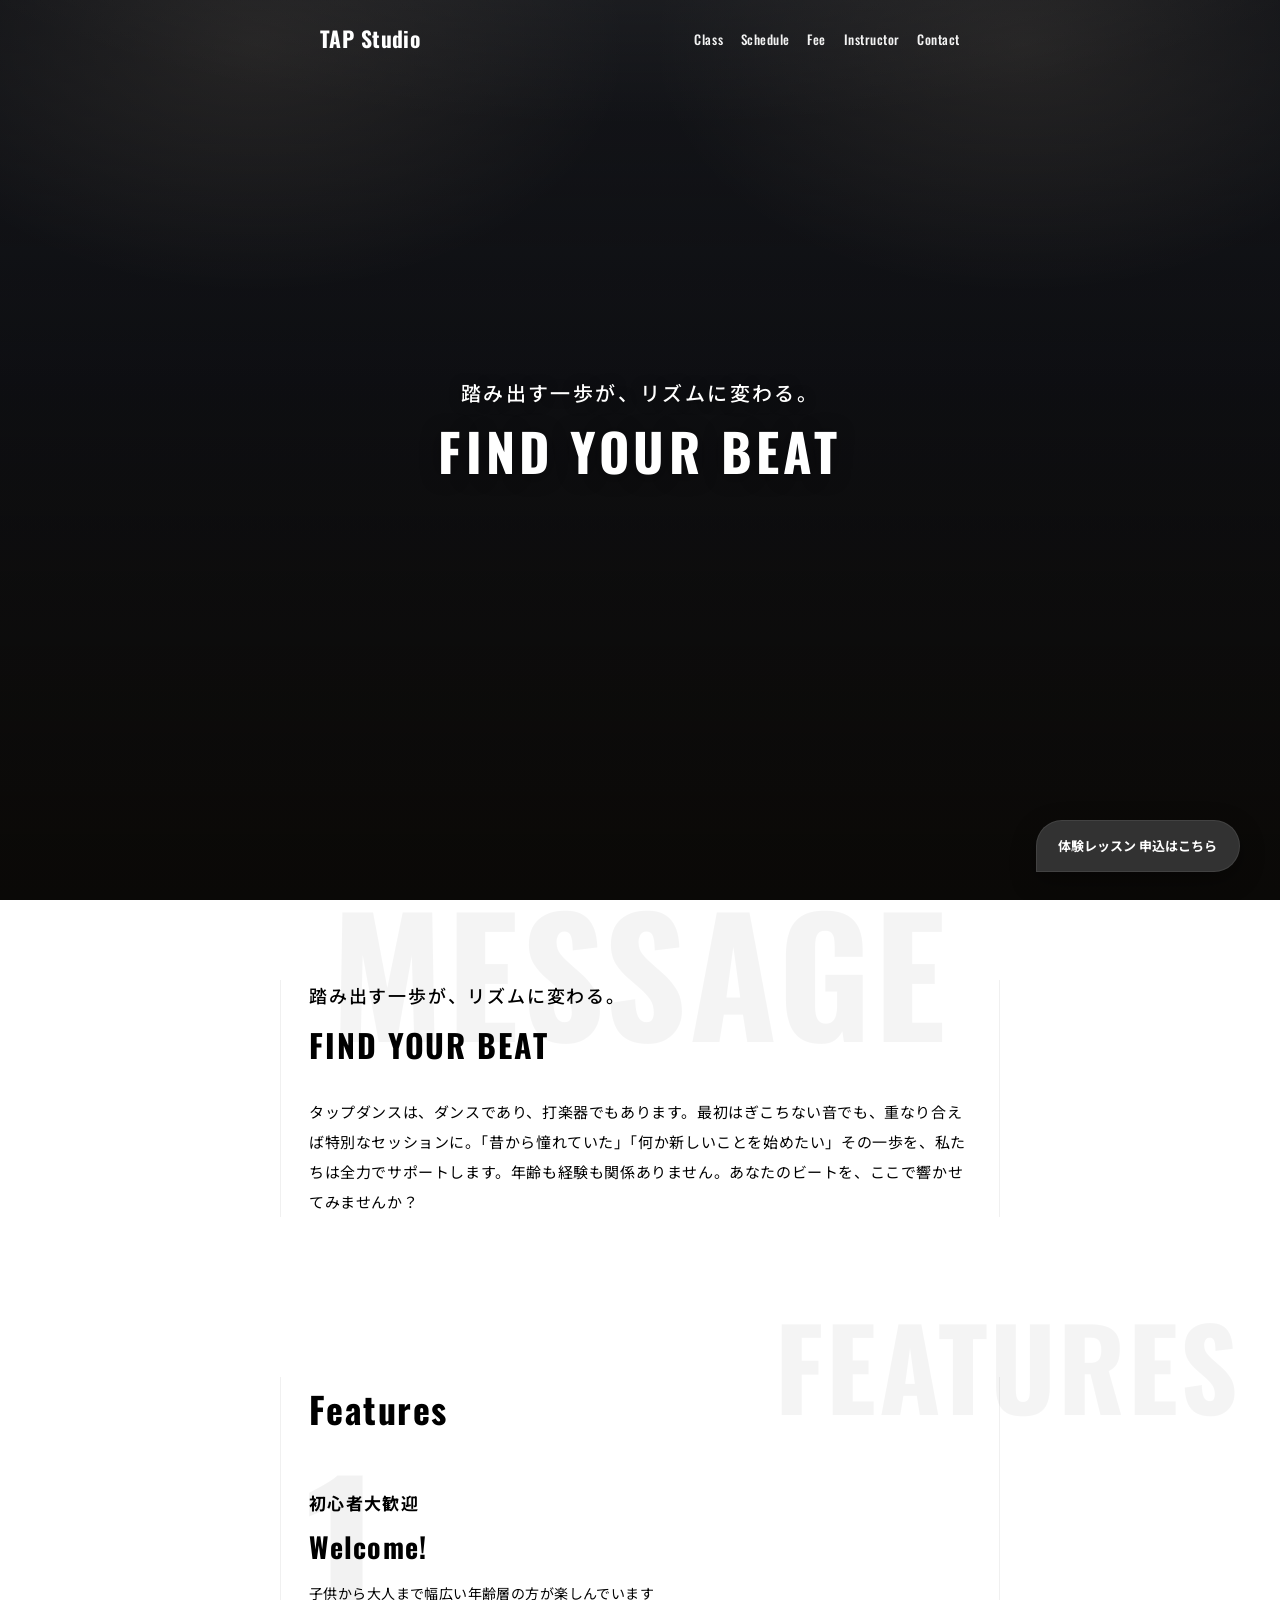
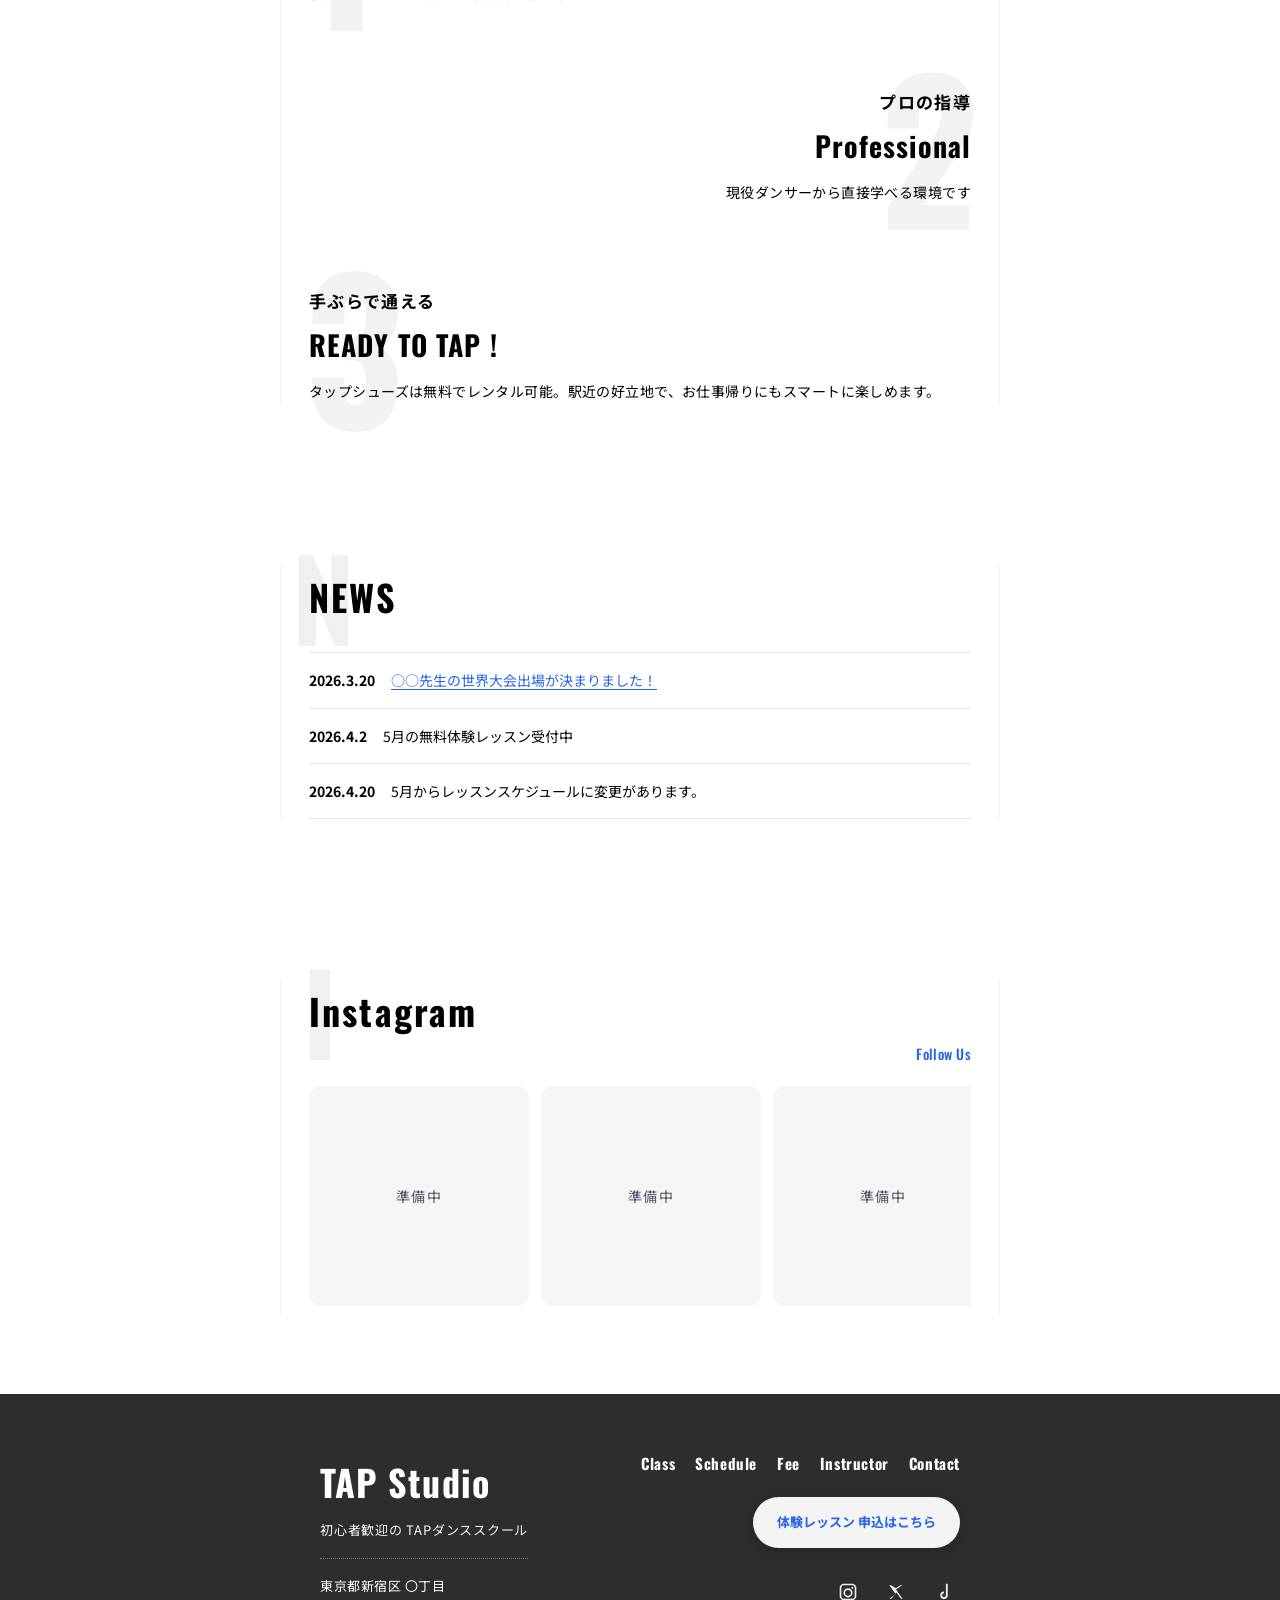
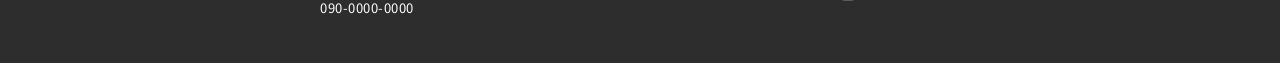
==== index.html @ 538bfb48 "ファーストコミット" ====
<!DOCTYPE html>
<html lang="ja">
<head>
  <meta charset="UTF-8">
  <meta name="viewport" content="width=device-width, initial-scale=1.0">
  <title>TAP Studio | 初心者歓迎のタップダンススクール</title>
  <meta name="description" content="東京都新宿区のタップダンススタジオ。初心者大歓迎。体験レッスン受付中。">
  <link rel="preconnect" href="https://fonts.googleapis.com">
  <link rel="preconnect" href="https://fonts.gstatic.com" crossorigin>
  <link href="https://fonts.googleapis.com/css2?family=Noto+Sans+JP:wght@400;500;700&family=Oswald:wght@500;600;700&display=swap" rel="stylesheet">
  <link rel="stylesheet" href="css/style.css">
</head>
<body>
  <header class="hero" id="top">
    <div class="hero__bg" role="img" aria-label="ステージの照明をイメージした抽象的な背景"></div>
    <div class="hero__overlay"></div>
    <nav class="hero__nav container">
      <a class="logo" href="index.html">TAP Studio</a>
      <ul class="nav-links">
        <li><a href="class.html">Class</a></li>
        <li><a href="schedule.html">Schedule</a></li>
        <li><a href="fee.html">Fee</a></li>
        <li><a href="instructor.html">Instructor</a></li>
        <li><a href="contact.html">Contact</a></li>
      </ul>
    </nav>
    <div class="hero__content container">
      <p class="hero__tagline-ja">踏み出す一歩が、リズムに変わる。</p>
      <p class="hero__tagline-en">FIND YOUR BEAT</p>
    </div>
    <a class="hero__cta" href="contact.html">体験レッスン 申込はこちら</a>
  </header>

  <main>
    <section class="section message" aria-labelledby="message-heading">
      <div class="section__bg-text section__bg-text--message" aria-hidden="true">MESSAGE</div>
      <div class="container container--lined">
        <h2 class="visually-hidden" id="message-heading">メッセージ</h2>
        <p class="message__lead-ja">踏み出す一歩が、リズムに変わる。</p>
        <p class="message__lead-en">FIND YOUR BEAT</p>
        <p class="message__body">
          タップダンスは、ダンスであり、打楽器でもあります。最初はぎこちない音でも、重なり合えば特別なセッションに。「昔から憧れていた」「何か新しいことを始めたい」その一歩を、私たちは全力でサポートします。年齢も経験も関係ありません。あなたのビートを、ここで響かせてみませんか？
        </p>
      </div>
    </section>

    <section class="section features" aria-labelledby="features-heading">
      <div class="section__bg-text section__bg-text--features" aria-hidden="true">Features</div>
      <div class="container container--lined">
        <h2 class="features__title" id="features-heading">Features</h2>

        <article class="feature feature--1">
          <span class="feature__watermark" aria-hidden="true">1</span>
          <h3 class="feature__title-ja">初心者大歓迎</h3>
          <p class="feature__title-en">Welcome!</p>
          <p class="feature__desc">子供から大人まで幅広い年齢層の方が楽しんでいます</p>
        </article>

        <article class="feature feature--2 feature--align-right">
          <span class="feature__watermark" aria-hidden="true">2</span>
          <h3 class="feature__title-ja">プロの指導</h3>
          <p class="feature__title-en">Professional</p>
          <p class="feature__desc">現役ダンサーから直接学べる環境です</p>
        </article>

        <article class="feature feature--3">
          <span class="feature__watermark" aria-hidden="true">3</span>
          <h3 class="feature__title-ja">手ぶらで通える</h3>
          <p class="feature__title-en">READY TO TAP !</p>
          <p class="feature__desc">タップシューズは無料でレンタル可能。駅近の好立地で、お仕事帰りにもスマートに楽しめます。</p>
        </article>
      </div>
    </section>

    <section class="section news-block" aria-labelledby="news-heading">
      <div class="container container--lined">
        <div class="section-heading-wrap section-heading-wrap--news">
          <span class="section-heading__letter" aria-hidden="true">N</span>
          <h2 class="section-heading" id="news-heading">NEWS</h2>
        </div>
        <ul class="news-list">
          <li>
            <time datetime="2026-03-20">2026.3.20</time>
            <a href="#">○○先生の世界大会出場が決まりました！</a>
          </li>
          <li>
            <time datetime="2026-04-02">2026.4.2</time>
            <span>5月の無料体験レッスン受付中</span>
          </li>
          <li>
            <time datetime="2026-04-20">2026.4.20</time>
            <span>5月からレッスンスケジュールに変更があります。</span>
          </li>
        </ul>
      </div>
    </section>

    <section class="section instagram-block" aria-labelledby="instagram-heading">
      <div class="container container--lined">
        <div class="instagram__head">
          <div class="section-heading-wrap section-heading-wrap--instagram">
            <span class="section-heading__letter" aria-hidden="true">I</span>
            <h2 class="section-heading" id="instagram-heading">Instagram</h2>
          </div>
          <a class="instagram__follow" href="https://www.instagram.com/" target="_blank" rel="noopener noreferrer">Follow Us</a>
        </div>
        <div class="instagram__scroll" role="list">
          <div class="instagram__card instagram__card--placeholder" role="listitem">準備中</div>
          <div class="instagram__card instagram__card--placeholder" role="listitem">準備中</div>
          <div class="instagram__card instagram__card--placeholder" role="listitem">準備中</div>
        </div>
      </div>
    </section>
  </main>

  <footer class="site-footer">
    <div class="site-footer__inner container">
      <div class="site-footer__brand">
        <p class="site-footer__logo">TAP Studio</p>
        <p class="site-footer__tagline">初心者歓迎の TAPダンススクール</p>
        <hr class="site-footer__rule">
        <p class="site-footer__address">東京都新宿区 〇丁目</p>
        <p class="site-footer__tel"><a href="tel:09000000000">090-0000-0000</a></p>
      </div>
      <div class="site-footer__nav-col">
        <ul class="site-footer__links">
          <li><a href="class.html">Class</a></li>
          <li><a href="schedule.html">Schedule</a></li>
          <li><a href="fee.html">Fee</a></li>
          <li><a href="instructor.html">Instructor</a></li>
          <li><a href="contact.html">Contact</a></li>
        </ul>
        <a class="site-footer__cta" href="contact.html">体験レッスン 申込はこちら</a>
        <ul class="site-footer__social" aria-label="ソーシャルメディア">
          <li><a href="https://www.instagram.com/" target="_blank" rel="noopener noreferrer" aria-label="Instagram"><span class="icon-instagram" aria-hidden="true"></span></a></li>
          <li><a href="https://twitter.com/" target="_blank" rel="noopener noreferrer" aria-label="X"><span class="icon-x" aria-hidden="true"></span></a></li>
          <li><a href="https://www.tiktok.com/" target="_blank" rel="noopener noreferrer" aria-label="TikTok"><span class="icon-tiktok" aria-hidden="true"></span></a></li>
        </ul>
      </div>
    </div>
  </footer>
</body>
</html>
---- css/style.css ----
/* TAP Studio — top page */

:root {
  --color-black: #000000;
  --color-white: #ffffff;
  --color-gray-100: #f5f5f5;
  --color-gray-400: #9ca3af;
  --color-gray-600: #4b5563;
  --color-gray-800: #2d2d2d;
  --color-gray-900: #1a1a1a;
  --color-link: #2563eb;
  --font-en: "Oswald", system-ui, sans-serif;
  --font-jp: "Noto Sans JP", system-ui, sans-serif;
  --container-max: 720px;
  --side-pad: clamp(1.25rem, 5vw, 2.5rem);
}

*,
*::before,
*::after {
  box-sizing: border-box;
}

html {
  scroll-behavior: smooth;
}

body {
  margin: 0;
  font-family: var(--font-jp);
  font-size: 0.9375rem;
  line-height: 1.75;
  color: var(--color-black);
  background: var(--color-white);
}

img {
  max-width: 100%;
  height: auto;
  display: block;
}

a {
  color: inherit;
  text-decoration: none;
}

a:hover {
  opacity: 0.85;
}

.visually-hidden {
  position: absolute;
  width: 1px;
  height: 1px;
  padding: 0;
  margin: -1px;
  overflow: hidden;
  clip: rect(0, 0, 0, 0);
  white-space: nowrap;
  border: 0;
}

.container {
  width: 100%;
  max-width: var(--container-max);
  margin-inline: auto;
  padding-inline: var(--side-pad);
}

.container--lined {
  position: relative;
  border-left: 1px solid rgba(0, 0, 0, 0.06);
  border-right: 1px solid rgba(0, 0, 0, 0.06);
  padding-inline: clamp(1rem, 4vw, 1.75rem);
}

/* ----- Hero ----- */
.hero {
  position: relative;
  min-height: 100vh;
  min-height: 100dvh;
  display: flex;
  flex-direction: column;
  color: var(--color-white);
  overflow: hidden;
}

.hero__bg {
  position: absolute;
  inset: 0;
  z-index: 0;
  background-color: #0e0f12;
  background-image:
    radial-gradient(ellipse 130% 75% at 50% -25%, rgba(255, 255, 255, 0.16), transparent 52%),
    radial-gradient(ellipse 58% 55% at 20% 5%, rgba(255, 228, 190, 0.12), transparent 50%),
    radial-gradient(ellipse 58% 55% at 80% 5%, rgba(255, 228, 190, 0.12), transparent 50%),
    linear-gradient(180deg, #1c1e24 0%, #101115 42%, #16130f 100%);
}

.hero__overlay {
  position: absolute;
  inset: 0;
  background: linear-gradient(
    to bottom,
    rgba(0, 0, 0, 0.35) 0%,
    rgba(0, 0, 0, 0.15) 40%,
    rgba(0, 0, 0, 0.55) 100%
  );
  z-index: 1;
}

.hero__nav,
.hero__content,
.hero__cta {
  position: relative;
  z-index: 2;
}

.hero__nav {
  display: flex;
  flex-wrap: wrap;
  align-items: center;
  justify-content: space-between;
  gap: 1rem;
  padding-top: 1.25rem;
  padding-bottom: 0.5rem;
}

.logo {
  font-family: var(--font-en);
  font-weight: 700;
  font-size: 1.35rem;
  letter-spacing: 0.02em;
  color: var(--color-white);
}

.nav-links {
  display: flex;
  flex-wrap: wrap;
  gap: 0.65rem 1.1rem;
  list-style: none;
  margin: 0;
  padding: 0;
  font-family: var(--font-en);
  font-size: 0.8125rem;
  font-weight: 500;
  letter-spacing: 0.04em;
  text-transform: capitalize;
}

.nav-links a {
  color: rgba(255, 255, 255, 0.95);
}

.hero__content {
  flex: 1;
  display: flex;
  flex-direction: column;
  align-items: center;
  justify-content: center;
  text-align: center;
  padding-block: 3rem 5rem;
}

.hero__tagline-ja {
  margin: 0 0 0.75rem;
  font-size: clamp(1rem, 3.5vw, 1.25rem);
  font-weight: 500;
  letter-spacing: 0.12em;
  text-shadow: 0 1px 12px rgba(0, 0, 0, 0.5);
}

.hero__tagline-en {
  margin: 0;
  font-family: var(--font-en);
  font-weight: 700;
  font-size: clamp(2rem, 8vw, 3.25rem);
  letter-spacing: 0.08em;
  line-height: 1.1;
  text-shadow: 0 2px 20px rgba(0, 0, 0, 0.45);
}

.hero__cta {
  align-self: flex-end;
  margin: 0 var(--side-pad) 1.75rem;
  padding: 0.85rem 1.35rem;
  max-width: calc(100% - 2 * var(--side-pad));
  font-size: 0.8125rem;
  font-weight: 700;
  text-align: center;
  color: var(--color-white);
  background: rgba(55, 55, 55, 0.92);
  border-radius: 999px 999px 999px 8px;
  box-shadow: 0 8px 24px rgba(0, 0, 0, 0.35);
  border: 1px solid rgba(255, 255, 255, 0.08);
}

.hero__cta:hover {
  opacity: 1;
  background: rgba(70, 70, 70, 0.95);
}

/* ----- Sections ----- */
.section {
  position: relative;
  padding-block: clamp(3rem, 10vw, 5rem);
  background: var(--color-white);
  overflow: hidden;
}

.section__bg-text {
  position: absolute;
  font-family: var(--font-en);
  font-weight: 700;
  text-transform: uppercase;
  color: rgba(0, 0, 0, 0.045);
  line-height: 0.78;
  pointer-events: none;
  user-select: none;
  z-index: 0;
}

.section__bg-text--message {
  top: 0.5rem;
  left: 50%;
  transform: translateX(-50%);
  font-size: clamp(4.5rem, 22vw, 10rem);
  letter-spacing: 0.02em;
}

.section__bg-text--features {
  top: 1.5rem;
  right: var(--side-pad);
  font-size: clamp(3.5rem, 18vw, 7rem);
  letter-spacing: 0.02em;
}

.message .container,
.features .container,
.news-block .container,
.instagram-block .container {
  position: relative;
  z-index: 1;
}

.message__lead-ja {
  margin: 0 0 0.35rem;
  font-size: clamp(1rem, 3vw, 1.125rem);
  font-weight: 500;
  letter-spacing: 0.1em;
}

.message__lead-en {
  margin: 0 0 1.5rem;
  font-family: var(--font-en);
  font-weight: 700;
  font-size: clamp(1.5rem, 5vw, 2rem);
  letter-spacing: 0.06em;
}

.message__body {
  margin: 0;
  font-size: 0.9375rem;
  line-height: 2;
  letter-spacing: 0.04em;
}

/* ----- Features ----- */
.features__title {
  margin: 0 0 2.5rem;
  font-family: var(--font-en);
  font-weight: 700;
  font-size: clamp(1.75rem, 5vw, 2.25rem);
  letter-spacing: 0.04em;
  text-transform: capitalize;
}

.feature {
  position: relative;
  margin-bottom: clamp(3rem, 8vw, 4.5rem);
  padding-top: 0.5rem;
}

.feature:last-child {
  margin-bottom: 0;
}

.feature__watermark {
  position: absolute;
  font-family: var(--font-en);
  font-weight: 700;
  font-size: clamp(5rem, 28vw, 12rem);
  line-height: 0.75;
  color: rgba(0, 0, 0, 0.05);
  z-index: 0;
  top: -0.5rem;
}

.feature--1 .feature__watermark {
  left: -0.25rem;
}

.feature--2 .feature__watermark {
  right: -0.5rem;
  left: auto;
}

.feature--3 .feature__watermark {
  left: -0.25rem;
}

.feature--align-right {
  text-align: right;
}

.feature--align-right .feature__watermark {
  right: -0.5rem;
  left: auto;
}

.feature__title-ja,
.feature__title-en,
.feature__desc {
  position: relative;
  z-index: 1;
}

.feature__title-ja {
  margin: 0 0 0.25rem;
  font-size: 1.0625rem;
  font-weight: 700;
  letter-spacing: 0.08em;
}

.feature__title-en {
  margin: 0 0 0.65rem;
  font-family: var(--font-en);
  font-weight: 700;
  font-size: clamp(1.35rem, 4vw, 1.75rem);
  letter-spacing: 0.04em;
}

.feature__desc {
  margin: 0;
  font-size: 0.875rem;
  line-height: 1.85;
  letter-spacing: 0.03em;
}

/* ----- Section headings (NEWS / Instagram) ----- */
.section-heading-wrap {
  position: relative;
  display: inline-block;
  margin-bottom: 1.5rem;
}

.section-heading__letter {
  position: absolute;
  left: -0.15em;
  top: 50%;
  transform: translateY(-52%);
  font-family: var(--font-en);
  font-weight: 700;
  font-size: clamp(4rem, 20vw, 7rem);
  line-height: 1;
  color: rgba(0, 0, 0, 0.06);
  z-index: 0;
  pointer-events: none;
}

.section-heading-wrap--instagram .section-heading__letter {
  left: -0.05em;
}

.section-heading {
  position: relative;
  z-index: 1;
  margin: 0;
  font-family: var(--font-en);
  font-weight: 700;
  font-size: clamp(1.75rem, 5vw, 2.25rem);
  letter-spacing: 0.06em;
}

/* ----- News ----- */
.news-list {
  list-style: none;
  margin: 0;
  padding: 0;
}

.news-list li {
  display: grid;
  grid-template-columns: auto 1fr;
  gap: 0.75rem 1rem;
  align-items: baseline;
  padding: 1rem 0;
  border-bottom: 1px solid rgba(0, 0, 0, 0.1);
  font-size: 0.875rem;
  line-height: 1.6;
}

.news-list li:first-child {
  border-top: 1px solid rgba(0, 0, 0, 0.1);
}

.news-list time {
  font-weight: 700;
  white-space: nowrap;
}

.news-list a {
  color: var(--color-link);
  text-decoration: underline;
  text-underline-offset: 3px;
}

.news-list a:hover {
  opacity: 0.8;
}

/* ----- Instagram ----- */
.instagram__head {
  display: flex;
  flex-wrap: wrap;
  align-items: flex-end;
  justify-content: space-between;
  gap: 0.75rem 1.5rem;
  margin-bottom: 1.25rem;
}

.instagram__follow {
  font-family: var(--font-en);
  font-size: 0.875rem;
  font-weight: 500;
  color: var(--color-link);
  letter-spacing: 0.03em;
}

.instagram__scroll {
  display: flex;
  gap: 0.75rem;
  overflow-x: auto;
  padding-bottom: 0.5rem;
  scroll-snap-type: x mandatory;
  -webkit-overflow-scrolling: touch;
}

.instagram__card {
  flex: 0 0 min(72vw, 220px);
  aspect-ratio: 1;
  border-radius: 12px;
  overflow: hidden;
  scroll-snap-align: start;
  background: var(--color-gray-100);
}

.instagram__card img {
  width: 100%;
  height: 100%;
  object-fit: cover;
}

.instagram__card--placeholder {
  display: flex;
  align-items: center;
  justify-content: center;
  font-size: 0.875rem;
  color: var(--color-gray-600);
  letter-spacing: 0.08em;
}

/* ----- Footer ----- */
.site-footer {
  background: var(--color-gray-800);
  color: var(--color-white);
  padding: clamp(2.5rem, 8vw, 3.5rem) 0 clamp(2rem, 6vw, 2.75rem);
  margin-top: 0;
}

.site-footer__inner {
  display: flex;
  flex-direction: column;
  gap: 2.5rem;
}

@media (min-width: 640px) {
  .site-footer__inner {
    flex-direction: row;
    justify-content: space-between;
    align-items: flex-start;
    gap: 2rem;
  }
}

.site-footer__logo {
  margin: 0 0 0.35rem;
  font-family: var(--font-en);
  font-weight: 700;
  font-size: clamp(1.75rem, 4vw, 2.25rem);
  letter-spacing: 0.03em;
}

.site-footer__tagline {
  margin: 0 0 1rem;
  font-size: 0.8125rem;
  letter-spacing: 0.06em;
  opacity: 0.95;
}

.site-footer__rule {
  border: none;
  border-top: 1px dotted rgba(255, 255, 255, 0.35);
  margin: 0 0 1rem;
}

.site-footer__address,
.site-footer__tel {
  margin: 0;
  font-size: 0.8125rem;
  line-height: 1.7;
  letter-spacing: 0.04em;
}

.site-footer__tel a {
  color: inherit;
}

.site-footer__nav-col {
  display: flex;
  flex-direction: column;
  align-items: flex-start;
  gap: 1.25rem;
}

@media (min-width: 640px) {
  .site-footer__nav-col {
    align-items: flex-end;
    text-align: right;
  }
}

.site-footer__links {
  list-style: none;
  margin: 0;
  padding: 0;
  display: flex;
  flex-wrap: wrap;
  gap: 0.5rem 1.25rem;
  font-family: var(--font-en);
  font-weight: 700;
  font-size: 0.9375rem;
  letter-spacing: 0.04em;
}

@media (min-width: 640px) {
  .site-footer__links {
    justify-content: flex-end;
  }
}

.site-footer__links a {
  color: var(--color-white);
}

.site-footer__cta {
  display: inline-block;
  padding: 0.9rem 1.5rem;
  font-size: 0.8125rem;
  font-weight: 700;
  color: var(--color-link);
  background: rgba(255, 255, 255, 0.95);
  border-radius: 999px;
  box-shadow: 0 4px 16px rgba(0, 0, 0, 0.2);
}

.site-footer__cta:hover {
  opacity: 1;
  background: var(--color-white);
}

.site-footer__social {
  display: flex;
  gap: 1rem;
  list-style: none;
  margin: 0.5rem 0 0;
  padding: 0;
}

@media (min-width: 640px) {
  .site-footer__social {
    align-self: flex-end;
  }
}

.site-footer__social a {
  display: flex;
  align-items: center;
  justify-content: center;
  width: 2rem;
  height: 2rem;
  color: var(--color-white);
  opacity: 0.9;
}

.site-footer__social a:hover {
  opacity: 1;
}

.icon-instagram,
.icon-x,
.icon-tiktok {
  display: block;
  width: 1.25rem;
  height: 1.25rem;
  background-color: currentColor;
  mask-size: contain;
  mask-repeat: no-repeat;
  mask-position: center;
}

.icon-instagram {
  mask-image: url("data:image/svg+xml,%3Csvg xmlns='http://www.w3.org/2000/svg' viewBox='0 0 24 24' fill='%23000'%3E%3Cpath d='M7 2h10a5 5 0 0 1 5 5v10a5 5 0 0 1-5 5H7a5 5 0 0 1-5-5V7a5 5 0 0 1 5-5zm0 2a3 3 0 0 0-3 3v10a3 3 0 0 0 3 3h10a3 3 0 0 0 3-3V7a3 3 0 0 0-3-3H7zm5 3.5A5.5 5.5 0 1 1 6.5 13 5.5 5.5 0 0 1 12 7.5zm0 2A3.5 3.5 0 1 0 15.5 13 3.5 3.5 0 0 0 12 9.5zm5.25-3.75a1.25 1.25 0 1 1-1.25 1.25 1.25 1.25 0 0 1 1.25-1.25z'/%3E%3C/svg%3E");
}

.icon-x {
  mask-image: url("data:image/svg+xml,%3Csvg xmlns='http://www.w3.org/2000/svg' viewBox='0 0 24 24' fill='%23000'%3E%3Cpath d='M4 4l7.5 10.5L4 20h2.5l6-7.5L18 20h2l-8-11 7.5-5h-2.5l-5 3.5L6 4H4z'/%3E%3C/svg%3E");
}

.icon-tiktok {
  mask-image: url("data:image/svg+xml,%3Csvg xmlns='http://www.w3.org/2000/svg' viewBox='0 0 24 24' fill='%23000'%3E%3Cpath d='M16.5 4.5v11.25a4.5 4.5 0 1 1-4.5-4.5v2.25a2.25 2.25 0 1 0 2.25 2.25V2h2.25z'/%3E%3C/svg%3E");
}
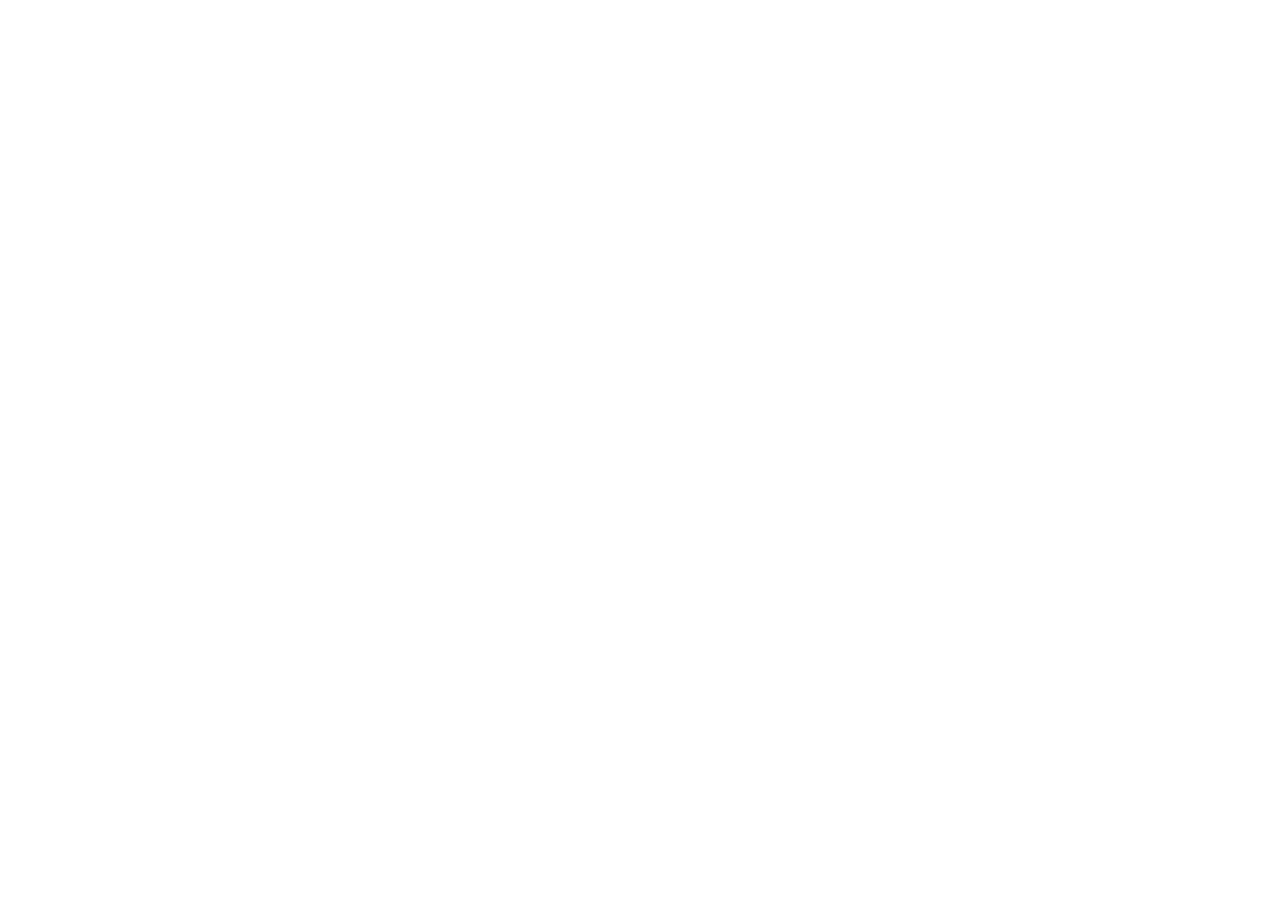
==== commit 9ea5fde1: "作業中" ====
--- a/index.html
+++ b/index.html
@@ -1,143 +1,12 @@
 <!DOCTYPE html>
-<html lang="ja">
-<head>
-  <meta charset="UTF-8">
-  <meta name="viewport" content="width=device-width, initial-scale=1.0">
-  <title>TAP Studio | 初心者歓迎のタップダンススクール</title>
-  <meta name="description" content="東京都新宿区のタップダンススタジオ。初心者大歓迎。体験レッスン受付中。">
-  <link rel="preconnect" href="https://fonts.googleapis.com">
-  <link rel="preconnect" href="https://fonts.gstatic.com" crossorigin>
-  <link href="https://fonts.googleapis.com/css2?family=Noto+Sans+JP:wght@400;500;700&family=Oswald:wght@500;600;700&display=swap" rel="stylesheet">
-  <link rel="stylesheet" href="css/style.css">
-</head>
-<body>
-  <header class="hero" id="top">
-    <div class="hero__bg" role="img" aria-label="ステージの照明をイメージした抽象的な背景"></div>
-    <div class="hero__overlay"></div>
-    <nav class="hero__nav container">
-      <a class="logo" href="index.html">TAP Studio</a>
-      <ul class="nav-links">
-        <li><a href="class.html">Class</a></li>
-        <li><a href="schedule.html">Schedule</a></li>
-        <li><a href="fee.html">Fee</a></li>
-        <li><a href="instructor.html">Instructor</a></li>
-        <li><a href="contact.html">Contact</a></li>
-      </ul>
-    </nav>
-    <div class="hero__content container">
-      <p class="hero__tagline-ja">踏み出す一歩が、リズムに変わる。</p>
-      <p class="hero__tagline-en">FIND YOUR BEAT</p>
-    </div>
-    <a class="hero__cta" href="contact.html">体験レッスン 申込はこちら</a>
-  </header>
+<html lang=""ja">
+    <head>
+        <meta charset="UTF-8">
+        <title>Tap Studio</title>
+        <meta name="description" content="松戸のタップダンススタジオです！">
+        <link rel="stylesheet" href="style.css">
+    </head>
+    <body>
 
-  <main>
-    <section class="section message" aria-labelledby="message-heading">
-      <div class="section__bg-text section__bg-text--message" aria-hidden="true">MESSAGE</div>
-      <div class="container container--lined">
-        <h2 class="visually-hidden" id="message-heading">メッセージ</h2>
-        <p class="message__lead-ja">踏み出す一歩が、リズムに変わる。</p>
-        <p class="message__lead-en">FIND YOUR BEAT</p>
-        <p class="message__body">
-          タップダンスは、ダンスであり、打楽器でもあります。最初はぎこちない音でも、重なり合えば特別なセッションに。「昔から憧れていた」「何か新しいことを始めたい」その一歩を、私たちは全力でサポートします。年齢も経験も関係ありません。あなたのビートを、ここで響かせてみませんか？
-        </p>
-      </div>
-    </section>
-
-    <section class="section features" aria-labelledby="features-heading">
-      <div class="section__bg-text section__bg-text--features" aria-hidden="true">Features</div>
-      <div class="container container--lined">
-        <h2 class="features__title" id="features-heading">Features</h2>
-
-        <article class="feature feature--1">
-          <span class="feature__watermark" aria-hidden="true">1</span>
-          <h3 class="feature__title-ja">初心者大歓迎</h3>
-          <p class="feature__title-en">Welcome!</p>
-          <p class="feature__desc">子供から大人まで幅広い年齢層の方が楽しんでいます</p>
-        </article>
-
-        <article class="feature feature--2 feature--align-right">
-          <span class="feature__watermark" aria-hidden="true">2</span>
-          <h3 class="feature__title-ja">プロの指導</h3>
-          <p class="feature__title-en">Professional</p>
-          <p class="feature__desc">現役ダンサーから直接学べる環境です</p>
-        </article>
-
-        <article class="feature feature--3">
-          <span class="feature__watermark" aria-hidden="true">3</span>
-          <h3 class="feature__title-ja">手ぶらで通える</h3>
-          <p class="feature__title-en">READY TO TAP !</p>
-          <p class="feature__desc">タップシューズは無料でレンタル可能。駅近の好立地で、お仕事帰りにもスマートに楽しめます。</p>
-        </article>
-      </div>
-    </section>
-
-    <section class="section news-block" aria-labelledby="news-heading">
-      <div class="container container--lined">
-        <div class="section-heading-wrap section-heading-wrap--news">
-          <span class="section-heading__letter" aria-hidden="true">N</span>
-          <h2 class="section-heading" id="news-heading">NEWS</h2>
-        </div>
-        <ul class="news-list">
-          <li>
-            <time datetime="2026-03-20">2026.3.20</time>
-            <a href="#">○○先生の世界大会出場が決まりました！</a>
-          </li>
-          <li>
-            <time datetime="2026-04-02">2026.4.2</time>
-            <span>5月の無料体験レッスン受付中</span>
-          </li>
-          <li>
-            <time datetime="2026-04-20">2026.4.20</time>
-            <span>5月からレッスンスケジュールに変更があります。</span>
-          </li>
-        </ul>
-      </div>
-    </section>
-
-    <section class="section instagram-block" aria-labelledby="instagram-heading">
-      <div class="container container--lined">
-        <div class="instagram__head">
-          <div class="section-heading-wrap section-heading-wrap--instagram">
-            <span class="section-heading__letter" aria-hidden="true">I</span>
-            <h2 class="section-heading" id="instagram-heading">Instagram</h2>
-          </div>
-          <a class="instagram__follow" href="https://www.instagram.com/" target="_blank" rel="noopener noreferrer">Follow Us</a>
-        </div>
-        <div class="instagram__scroll" role="list">
-          <div class="instagram__card instagram__card--placeholder" role="listitem">準備中</div>
-          <div class="instagram__card instagram__card--placeholder" role="listitem">準備中</div>
-          <div class="instagram__card instagram__card--placeholder" role="listitem">準備中</div>
-        </div>
-      </div>
-    </section>
-  </main>
-
-  <footer class="site-footer">
-    <div class="site-footer__inner container">
-      <div class="site-footer__brand">
-        <p class="site-footer__logo">TAP Studio</p>
-        <p class="site-footer__tagline">初心者歓迎の TAPダンススクール</p>
-        <hr class="site-footer__rule">
-        <p class="site-footer__address">東京都新宿区 〇丁目</p>
-        <p class="site-footer__tel"><a href="tel:09000000000">090-0000-0000</a></p>
-      </div>
-      <div class="site-footer__nav-col">
-        <ul class="site-footer__links">
-          <li><a href="class.html">Class</a></li>
-          <li><a href="schedule.html">Schedule</a></li>
-          <li><a href="fee.html">Fee</a></li>
-          <li><a href="instructor.html">Instructor</a></li>
-          <li><a href="contact.html">Contact</a></li>
-        </ul>
-        <a class="site-footer__cta" href="contact.html">体験レッスン 申込はこちら</a>
-        <ul class="site-footer__social" aria-label="ソーシャルメディア">
-          <li><a href="https://www.instagram.com/" target="_blank" rel="noopener noreferrer" aria-label="Instagram"><span class="icon-instagram" aria-hidden="true"></span></a></li>
-          <li><a href="https://twitter.com/" target="_blank" rel="noopener noreferrer" aria-label="X"><span class="icon-x" aria-hidden="true"></span></a></li>
-          <li><a href="https://www.tiktok.com/" target="_blank" rel="noopener noreferrer" aria-label="TikTok"><span class="icon-tiktok" aria-hidden="true"></span></a></li>
-        </ul>
-      </div>
-    </div>
-  </footer>
-</body>
-</html>
+    </body>
+</html> 
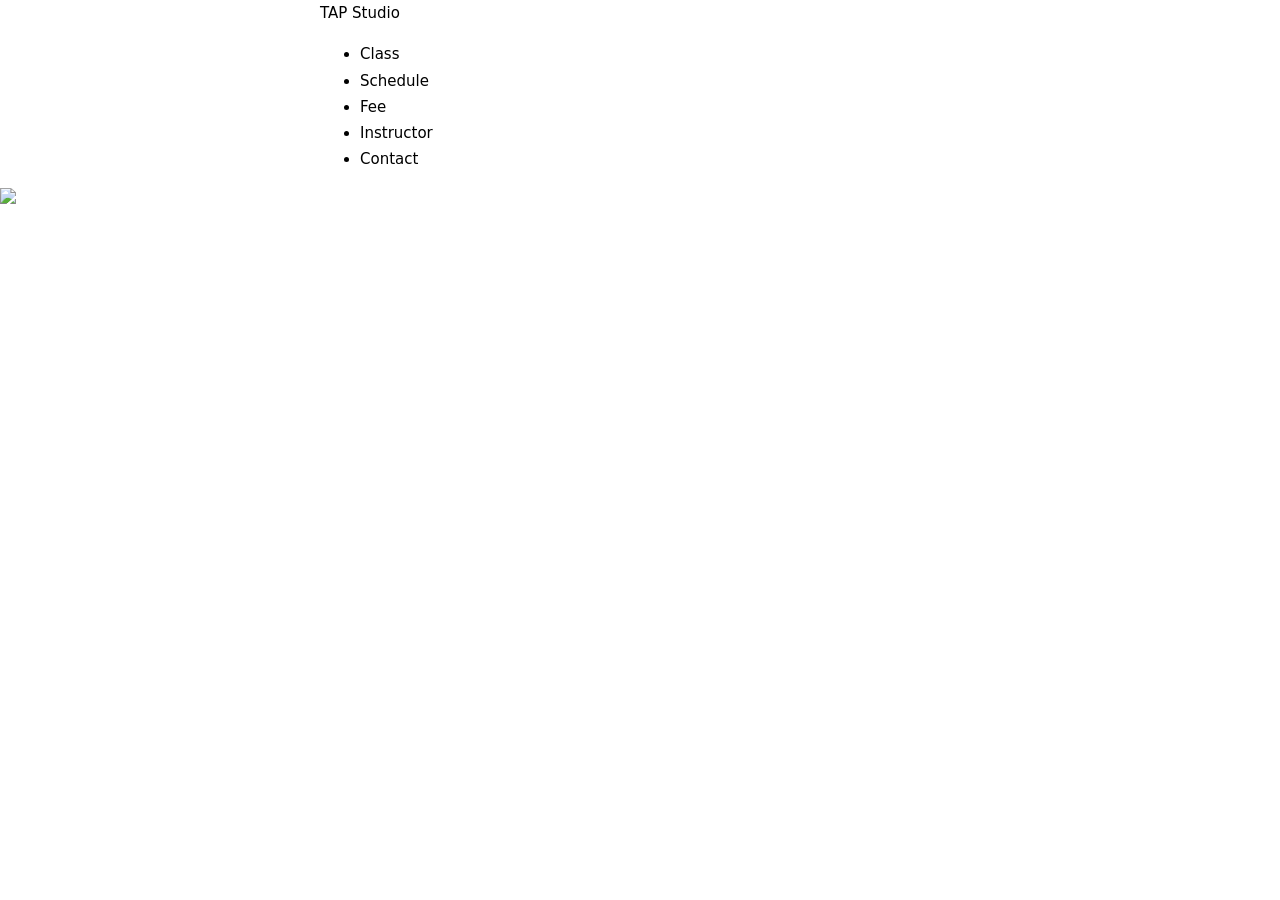
==== commit ec494bbf: "ヘッダー作成" ====
--- a/index.html
+++ b/index.html
@@ -2,11 +2,27 @@
 <html lang=""ja">
     <head>
         <meta charset="UTF-8">
-        <title>Tap Studio</title>
-        <meta name="description" content="松戸のタップダンススタジオです！">
-        <link rel="stylesheet" href="style.css">
+        <title>TAP STUDIO</title>
+        <meta name="description" content="新宿のタップダンススタジオです">
+        <link rel="stylesheet" href="css/style.css">
     </head>
     <body>
-
+        <header>
+            <div class="container">
+                <div class="header-logo">
+                    <a href="index.html">TAP Studio</a>
+                </div>
+                <ul class="header-right">
+                    <li><a a href="#">Class</a></li>
+                    <li><a a href="#">Schedule</a></li>
+                    <li><a a href="#">Fee</a></li>
+                    <li><a a href="#">Instructor</a></li>
+                    <li><a a href="#">Contact</a></li>
+                </ul>
+            </div>
+        </header>
+        <div class="main-visual">
+            <img src="images/tap.png" class="main-img">
+        </div>
     </body>
 </html> 
--- a/css/style.css
+++ b/css/style.css
@@ -0,0 +1,633 @@
+/* TAP Studio — top page */
+
+:root {
+  --color-black: #000000;
+  --color-white: #ffffff;
+  --color-gray-100: #f5f5f5;
+  --color-gray-400: #9ca3af;
+  --color-gray-600: #4b5563;
+  --color-gray-800: #2d2d2d;
+  --color-gray-900: #1a1a1a;
+  --color-link: #2563eb;
+  --font-en: "Oswald", system-ui, sans-serif;
+  --font-jp: "Noto Sans JP", system-ui, sans-serif;
+  --container-max: 720px;
+  --side-pad: clamp(1.25rem, 5vw, 2.5rem);
+}
+
+*,
+*::before,
+*::after {
+  box-sizing: border-box;
+}
+
+html {
+  scroll-behavior: smooth;
+}
+
+body {
+  margin: 0;
+  font-family: var(--font-jp);
+  font-size: 0.9375rem;
+  line-height: 1.75;
+  color: var(--color-black);
+  background: var(--color-white);
+}
+
+img {
+  max-width: 100%;
+  height: auto;
+  display: block;
+}
+
+a {
+  color: inherit;
+  text-decoration: none;
+}
+
+a:hover {
+  opacity: 0.85;
+}
+
+.visually-hidden {
+  position: absolute;
+  width: 1px;
+  height: 1px;
+  padding: 0;
+  margin: -1px;
+  overflow: hidden;
+  clip: rect(0, 0, 0, 0);
+  white-space: nowrap;
+  border: 0;
+}
+
+.container {
+  width: 100%;
+  max-width: var(--container-max);
+  margin-inline: auto;
+  padding-inline: var(--side-pad);
+}
+
+.container--lined {
+  position: relative;
+  border-left: 1px solid rgba(0, 0, 0, 0.06);
+  border-right: 1px solid rgba(0, 0, 0, 0.06);
+  padding-inline: clamp(1rem, 4vw, 1.75rem);
+}
+
+/* ----- Hero ----- */
+.hero {
+  position: relative;
+  min-height: 100vh;
+  min-height: 100dvh;
+  display: flex;
+  flex-direction: column;
+  color: var(--color-white);
+  overflow: hidden;
+}
+
+.hero__bg {
+  position: absolute;
+  inset: 0;
+  z-index: 0;
+  background-color: #0e0f12;
+  background-image:
+    radial-gradient(ellipse 130% 75% at 50% -25%, rgba(255, 255, 255, 0.16), transparent 52%),
+    radial-gradient(ellipse 58% 55% at 20% 5%, rgba(255, 228, 190, 0.12), transparent 50%),
+    radial-gradient(ellipse 58% 55% at 80% 5%, rgba(255, 228, 190, 0.12), transparent 50%),
+    linear-gradient(180deg, #1c1e24 0%, #101115 42%, #16130f 100%);
+}
+
+.hero__overlay {
+  position: absolute;
+  inset: 0;
+  background: linear-gradient(
+    to bottom,
+    rgba(0, 0, 0, 0.35) 0%,
+    rgba(0, 0, 0, 0.15) 40%,
+    rgba(0, 0, 0, 0.55) 100%
+  );
+  z-index: 1;
+}
+
+.hero__nav,
+.hero__content,
+.hero__cta {
+  position: relative;
+  z-index: 2;
+}
+
+.hero__nav {
+  display: flex;
+  flex-wrap: wrap;
+  align-items: center;
+  justify-content: space-between;
+  gap: 1rem;
+  padding-top: 1.25rem;
+  padding-bottom: 0.5rem;
+}
+
+.logo {
+  font-family: var(--font-en);
+  font-weight: 700;
+  font-size: 1.35rem;
+  letter-spacing: 0.02em;
+  color: var(--color-white);
+}
+
+.nav-links {
+  display: flex;
+  flex-wrap: wrap;
+  gap: 0.65rem 1.1rem;
+  list-style: none;
+  margin: 0;
+  padding: 0;
+  font-family: var(--font-en);
+  font-size: 0.8125rem;
+  font-weight: 500;
+  letter-spacing: 0.04em;
+  text-transform: capitalize;
+}
+
+.nav-links a {
+  color: rgba(255, 255, 255, 0.95);
+}
+
+.hero__content {
+  flex: 1;
+  display: flex;
+  flex-direction: column;
+  align-items: center;
+  justify-content: center;
+  text-align: center;
+  padding-block: 3rem 5rem;
+}
+
+.hero__tagline-ja {
+  margin: 0 0 0.75rem;
+  font-size: clamp(1rem, 3.5vw, 1.25rem);
+  font-weight: 500;
+  letter-spacing: 0.12em;
+  text-shadow: 0 1px 12px rgba(0, 0, 0, 0.5);
+}
+
+.hero__tagline-en {
+  margin: 0;
+  font-family: var(--font-en);
+  font-weight: 700;
+  font-size: clamp(2rem, 8vw, 3.25rem);
+  letter-spacing: 0.08em;
+  line-height: 1.1;
+  text-shadow: 0 2px 20px rgba(0, 0, 0, 0.45);
+}
+
+.hero__cta {
+  align-self: flex-end;
+  margin: 0 var(--side-pad) 1.75rem;
+  padding: 0.85rem 1.35rem;
+  max-width: calc(100% - 2 * var(--side-pad));
+  font-size: 0.8125rem;
+  font-weight: 700;
+  text-align: center;
+  color: var(--color-white);
+  background: rgba(55, 55, 55, 0.92);
+  border-radius: 999px 999px 999px 8px;
+  box-shadow: 0 8px 24px rgba(0, 0, 0, 0.35);
+  border: 1px solid rgba(255, 255, 255, 0.08);
+}
+
+.hero__cta:hover {
+  opacity: 1;
+  background: rgba(70, 70, 70, 0.95);
+}
+
+/* ----- Sections ----- */
+.section {
+  position: relative;
+  padding-block: clamp(3rem, 10vw, 5rem);
+  background: var(--color-white);
+  overflow: hidden;
+}
+
+.section__bg-text {
+  position: absolute;
+  font-family: var(--font-en);
+  font-weight: 700;
+  text-transform: uppercase;
+  color: rgba(0, 0, 0, 0.045);
+  line-height: 0.78;
+  pointer-events: none;
+  user-select: none;
+  z-index: 0;
+}
+
+.section__bg-text--message {
+  top: 0.5rem;
+  left: 50%;
+  transform: translateX(-50%);
+  font-size: clamp(4.5rem, 22vw, 10rem);
+  letter-spacing: 0.02em;
+}
+
+.section__bg-text--features {
+  top: 1.5rem;
+  right: var(--side-pad);
+  font-size: clamp(3.5rem, 18vw, 7rem);
+  letter-spacing: 0.02em;
+}
+
+.message .container,
+.features .container,
+.news-block .container,
+.instagram-block .container {
+  position: relative;
+  z-index: 1;
+}
+
+.message__lead-ja {
+  margin: 0 0 0.35rem;
+  font-size: clamp(1rem, 3vw, 1.125rem);
+  font-weight: 500;
+  letter-spacing: 0.1em;
+}
+
+.message__lead-en {
+  margin: 0 0 1.5rem;
+  font-family: var(--font-en);
+  font-weight: 700;
+  font-size: clamp(1.5rem, 5vw, 2rem);
+  letter-spacing: 0.06em;
+}
+
+.message__body {
+  margin: 0;
+  font-size: 0.9375rem;
+  line-height: 2;
+  letter-spacing: 0.04em;
+}
+
+/* ----- Features ----- */
+.features__title {
+  margin: 0 0 2.5rem;
+  font-family: var(--font-en);
+  font-weight: 700;
+  font-size: clamp(1.75rem, 5vw, 2.25rem);
+  letter-spacing: 0.04em;
+  text-transform: capitalize;
+}
+
+.feature {
+  position: relative;
+  margin-bottom: clamp(3rem, 8vw, 4.5rem);
+  padding-top: 0.5rem;
+}
+
+.feature:last-child {
+  margin-bottom: 0;
+}
+
+.feature__watermark {
+  position: absolute;
+  font-family: var(--font-en);
+  font-weight: 700;
+  font-size: clamp(5rem, 28vw, 12rem);
+  line-height: 0.75;
+  color: rgba(0, 0, 0, 0.05);
+  z-index: 0;
+  top: -0.5rem;
+}
+
+.feature--1 .feature__watermark {
+  left: -0.25rem;
+}
+
+.feature--2 .feature__watermark {
+  right: -0.5rem;
+  left: auto;
+}
+
+.feature--3 .feature__watermark {
+  left: -0.25rem;
+}
+
+.feature--align-right {
+  text-align: right;
+}
+
+.feature--align-right .feature__watermark {
+  right: -0.5rem;
+  left: auto;
+}
+
+.feature__title-ja,
+.feature__title-en,
+.feature__desc {
+  position: relative;
+  z-index: 1;
+}
+
+.feature__title-ja {
+  margin: 0 0 0.25rem;
+  font-size: 1.0625rem;
+  font-weight: 700;
+  letter-spacing: 0.08em;
+}
+
+.feature__title-en {
+  margin: 0 0 0.65rem;
+  font-family: var(--font-en);
+  font-weight: 700;
+  font-size: clamp(1.35rem, 4vw, 1.75rem);
+  letter-spacing: 0.04em;
+}
+
+.feature__desc {
+  margin: 0;
+  font-size: 0.875rem;
+  line-height: 1.85;
+  letter-spacing: 0.03em;
+}
+
+/* ----- Section headings (NEWS / Instagram) ----- */
+.section-heading-wrap {
+  position: relative;
+  display: inline-block;
+  margin-bottom: 1.5rem;
+}
+
+.section-heading__letter {
+  position: absolute;
+  left: -0.15em;
+  top: 50%;
+  transform: translateY(-52%);
+  font-family: var(--font-en);
+  font-weight: 700;
+  font-size: clamp(4rem, 20vw, 7rem);
+  line-height: 1;
+  color: rgba(0, 0, 0, 0.06);
+  z-index: 0;
+  pointer-events: none;
+}
+
+.section-heading-wrap--instagram .section-heading__letter {
+  left: -0.05em;
+}
+
+.section-heading {
+  position: relative;
+  z-index: 1;
+  margin: 0;
+  font-family: var(--font-en);
+  font-weight: 700;
+  font-size: clamp(1.75rem, 5vw, 2.25rem);
+  letter-spacing: 0.06em;
+}
+
+/* ----- News ----- */
+.news-list {
+  list-style: none;
+  margin: 0;
+  padding: 0;
+}
+
+.news-list li {
+  display: grid;
+  grid-template-columns: auto 1fr;
+  gap: 0.75rem 1rem;
+  align-items: baseline;
+  padding: 1rem 0;
+  border-bottom: 1px solid rgba(0, 0, 0, 0.1);
+  font-size: 0.875rem;
+  line-height: 1.6;
+}
+
+.news-list li:first-child {
+  border-top: 1px solid rgba(0, 0, 0, 0.1);
+}
+
+.news-list time {
+  font-weight: 700;
+  white-space: nowrap;
+}
+
+.news-list a {
+  color: var(--color-link);
+  text-decoration: underline;
+  text-underline-offset: 3px;
+}
+
+.news-list a:hover {
+  opacity: 0.8;
+}
+
+/* ----- Instagram ----- */
+.instagram__head {
+  display: flex;
+  flex-wrap: wrap;
+  align-items: flex-end;
+  justify-content: space-between;
+  gap: 0.75rem 1.5rem;
+  margin-bottom: 1.25rem;
+}
+
+.instagram__follow {
+  font-family: var(--font-en);
+  font-size: 0.875rem;
+  font-weight: 500;
+  color: var(--color-link);
+  letter-spacing: 0.03em;
+}
+
+.instagram__scroll {
+  display: flex;
+  gap: 0.75rem;
+  overflow-x: auto;
+  padding-bottom: 0.5rem;
+  scroll-snap-type: x mandatory;
+  -webkit-overflow-scrolling: touch;
+}
+
+.instagram__card {
+  flex: 0 0 min(72vw, 220px);
+  aspect-ratio: 1;
+  border-radius: 12px;
+  overflow: hidden;
+  scroll-snap-align: start;
+  background: var(--color-gray-100);
+}
+
+.instagram__card img {
+  width: 100%;
+  height: 100%;
+  object-fit: cover;
+}
+
+.instagram__card--placeholder {
+  display: flex;
+  align-items: center;
+  justify-content: center;
+  font-size: 0.875rem;
+  color: var(--color-gray-600);
+  letter-spacing: 0.08em;
+}
+
+/* ----- Footer ----- */
+.site-footer {
+  background: var(--color-gray-800);
+  color: var(--color-white);
+  padding: clamp(2.5rem, 8vw, 3.5rem) 0 clamp(2rem, 6vw, 2.75rem);
+  margin-top: 0;
+}
+
+.site-footer__inner {
+  display: flex;
+  flex-direction: column;
+  gap: 2.5rem;
+}
+
+@media (min-width: 640px) {
+  .site-footer__inner {
+    flex-direction: row;
+    justify-content: space-between;
+    align-items: flex-start;
+    gap: 2rem;
+  }
+}
+
+.site-footer__logo {
+  margin: 0 0 0.35rem;
+  font-family: var(--font-en);
+  font-weight: 700;
+  font-size: clamp(1.75rem, 4vw, 2.25rem);
+  letter-spacing: 0.03em;
+}
+
+.site-footer__tagline {
+  margin: 0 0 1rem;
+  font-size: 0.8125rem;
+  letter-spacing: 0.06em;
+  opacity: 0.95;
+}
+
+.site-footer__rule {
+  border: none;
+  border-top: 1px dotted rgba(255, 255, 255, 0.35);
+  margin: 0 0 1rem;
+}
+
+.site-footer__address,
+.site-footer__tel {
+  margin: 0;
+  font-size: 0.8125rem;
+  line-height: 1.7;
+  letter-spacing: 0.04em;
+}
+
+.site-footer__tel a {
+  color: inherit;
+}
+
+.site-footer__nav-col {
+  display: flex;
+  flex-direction: column;
+  align-items: flex-start;
+  gap: 1.25rem;
+}
+
+@media (min-width: 640px) {
+  .site-footer__nav-col {
+    align-items: flex-end;
+    text-align: right;
+  }
+}
+
+.site-footer__links {
+  list-style: none;
+  margin: 0;
+  padding: 0;
+  display: flex;
+  flex-wrap: wrap;
+  gap: 0.5rem 1.25rem;
+  font-family: var(--font-en);
+  font-weight: 700;
+  font-size: 0.9375rem;
+  letter-spacing: 0.04em;
+}
+
+@media (min-width: 640px) {
+  .site-footer__links {
+    justify-content: flex-end;
+  }
+}
+
+.site-footer__links a {
+  color: var(--color-white);
+}
+
+.site-footer__cta {
+  display: inline-block;
+  padding: 0.9rem 1.5rem;
+  font-size: 0.8125rem;
+  font-weight: 700;
+  color: var(--color-link);
+  background: rgba(255, 255, 255, 0.95);
+  border-radius: 999px;
+  box-shadow: 0 4px 16px rgba(0, 0, 0, 0.2);
+}
+
+.site-footer__cta:hover {
+  opacity: 1;
+  background: var(--color-white);
+}
+
+.site-footer__social {
+  display: flex;
+  gap: 1rem;
+  list-style: none;
+  margin: 0.5rem 0 0;
+  padding: 0;
+}
+
+@media (min-width: 640px) {
+  .site-footer__social {
+    align-self: flex-end;
+  }
+}
+
+.site-footer__social a {
+  display: flex;
+  align-items: center;
+  justify-content: center;
+  width: 2rem;
+  height: 2rem;
+  color: var(--color-white);
+  opacity: 0.9;
+}
+
+.site-footer__social a:hover {
+  opacity: 1;
+}
+
+.icon-instagram,
+.icon-x,
+.icon-tiktok {
+  display: block;
+  width: 1.25rem;
+  height: 1.25rem;
+  background-color: currentColor;
+  mask-size: contain;
+  mask-repeat: no-repeat;
+  mask-position: center;
+}
+
+.icon-instagram {
+  mask-image: url("data:image/svg+xml,%3Csvg xmlns='http://www.w3.org/2000/svg' viewBox='0 0 24 24' fill='%23000'%3E%3Cpath d='M7 2h10a5 5 0 0 1 5 5v10a5 5 0 0 1-5 5H7a5 5 0 0 1-5-5V7a5 5 0 0 1 5-5zm0 2a3 3 0 0 0-3 3v10a3 3 0 0 0 3 3h10a3 3 0 0 0 3-3V7a3 3 0 0 0-3-3H7zm5 3.5A5.5 5.5 0 1 1 6.5 13 5.5 5.5 0 0 1 12 7.5zm0 2A3.5 3.5 0 1 0 15.5 13 3.5 3.5 0 0 0 12 9.5zm5.25-3.75a1.25 1.25 0 1 1-1.25 1.25 1.25 1.25 0 0 1 1.25-1.25z'/%3E%3C/svg%3E");
+}
+
+.icon-x {
+  mask-image: url("data:image/svg+xml,%3Csvg xmlns='http://www.w3.org/2000/svg' viewBox='0 0 24 24' fill='%23000'%3E%3Cpath d='M4 4l7.5 10.5L4 20h2.5l6-7.5L18 20h2l-8-11 7.5-5h-2.5l-5 3.5L6 4H4z'/%3E%3C/svg%3E");
+}
+
+.icon-tiktok {
+  mask-image: url("data:image/svg+xml,%3Csvg xmlns='http://www.w3.org/2000/svg' viewBox='0 0 24 24' fill='%23000'%3E%3Cpath d='M16.5 4.5v11.25a4.5 4.5 0 1 1-4.5-4.5v2.25a2.25 2.25 0 1 0 2.25 2.25V2h2.25z'/%3E%3C/svg%3E");
+}
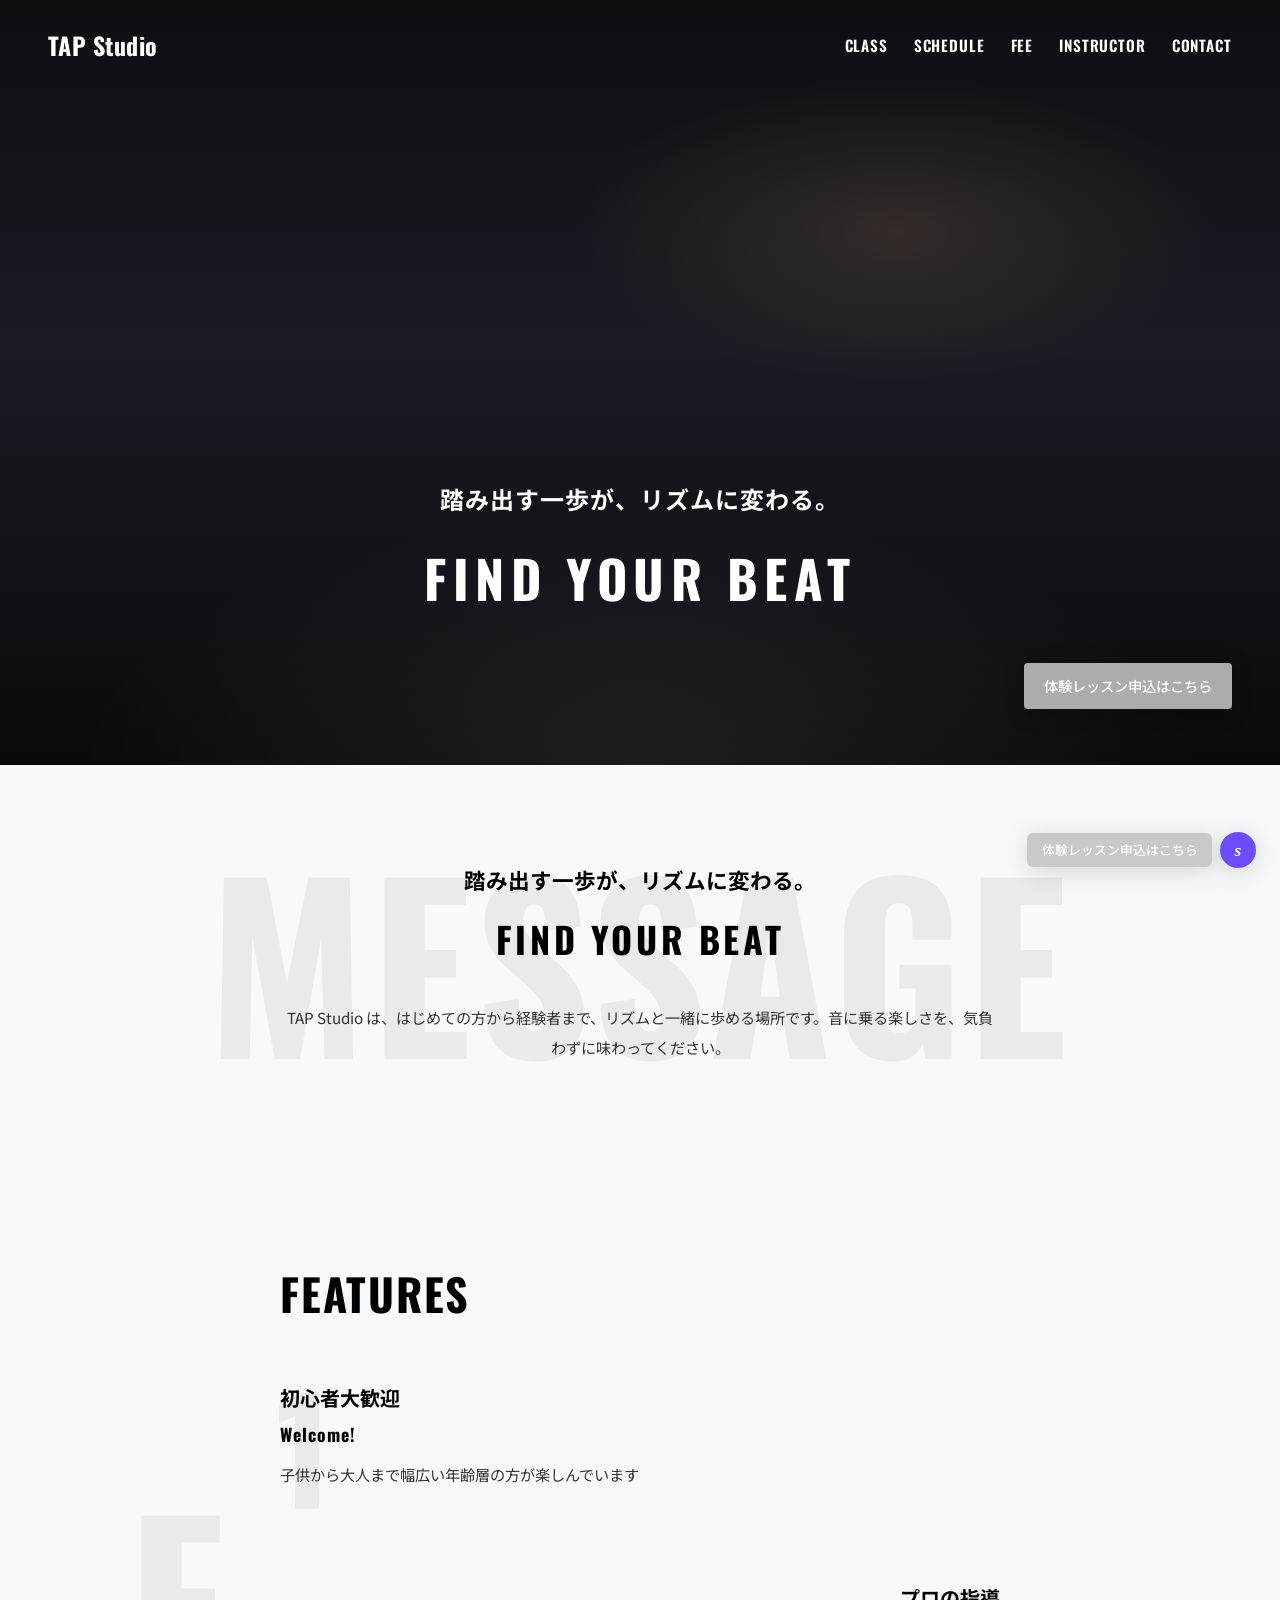
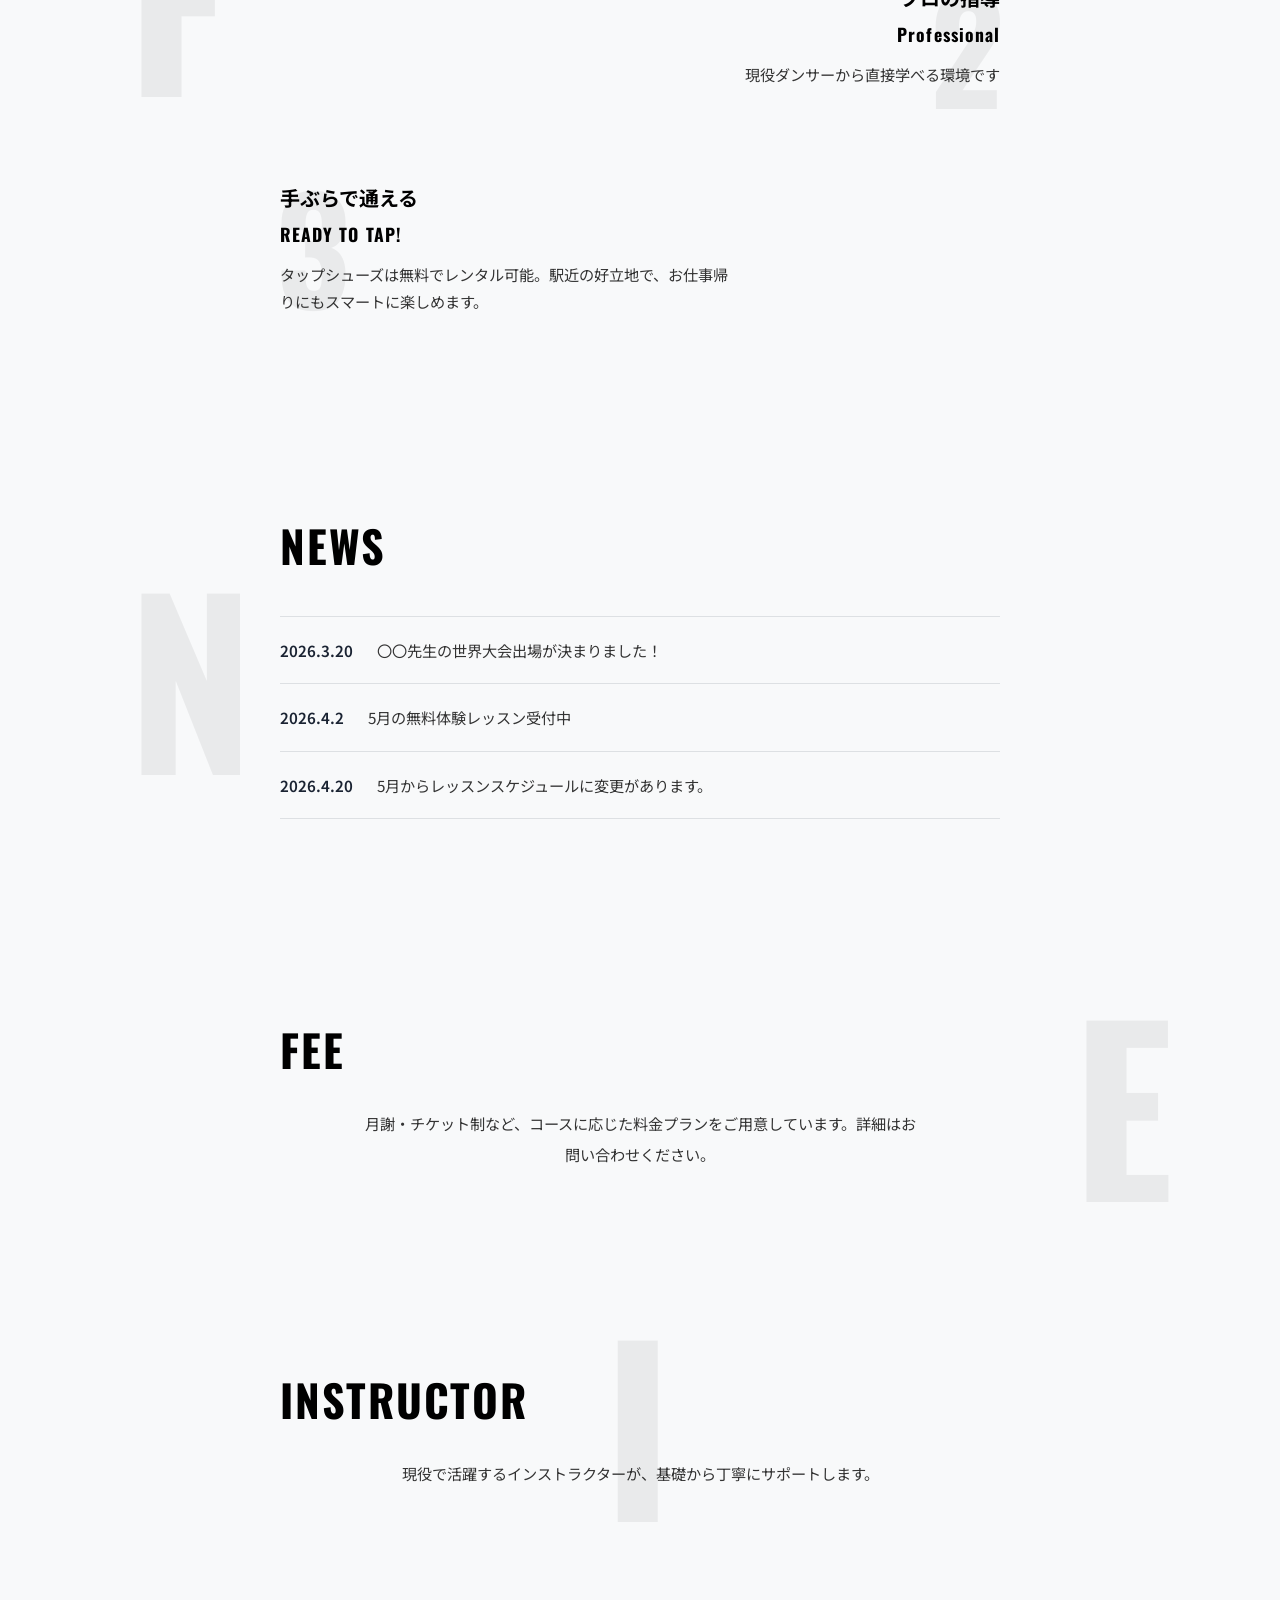
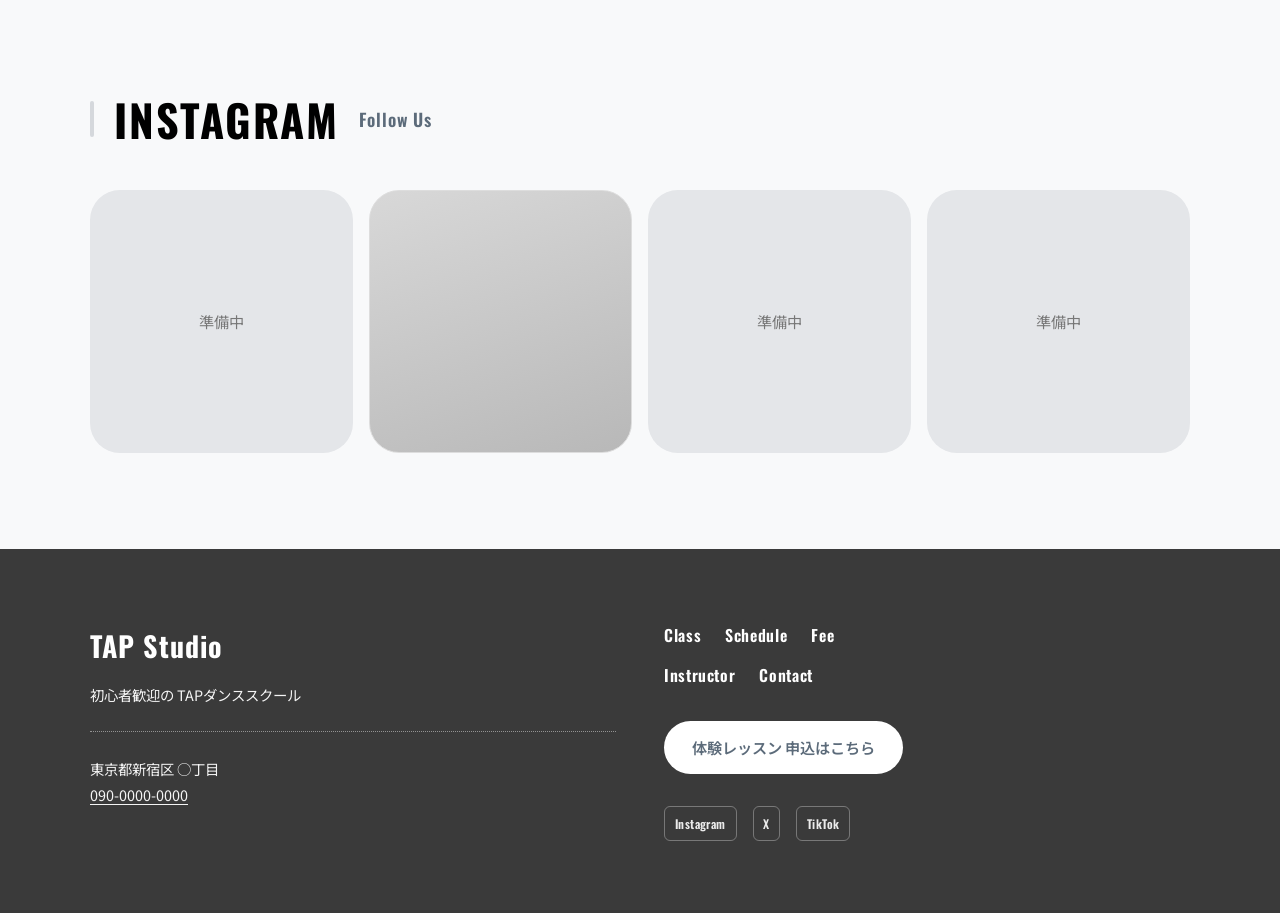
==== commit 53d6bf35: "要件の完成" ====
--- a/index.html
+++ b/index.html
@@ -1,28 +1,185 @@
 <!DOCTYPE html>
-<html lang=""ja">
+<html lang="ja">
     <head>
         <meta charset="UTF-8">
-        <title>TAP STUDIO</title>
+        <meta name="viewport" content="width=device-width, initial-scale=1.0">
+        <title>TAP Studio | タップダンススタジオ</title>
         <meta name="description" content="新宿のタップダンススタジオです">
+        <link rel="preconnect" href="https://fonts.googleapis.com">
+        <link rel="preconnect" href="https://fonts.gstatic.com" crossorigin>
+        <link href="https://fonts.googleapis.com/css2?family=Noto+Sans+JP:wght@400;500;700&family=Oswald:wght@500;600;700&display=swap" rel="stylesheet">
         <link rel="stylesheet" href="css/style.css">
     </head>
     <body>
-        <header>
-            <div class="container">
-                <div class="header-logo">
-                    <a href="index.html">TAP Studio</a>
-                </div>
-                <ul class="header-right">
-                    <li><a a href="#">Class</a></li>
-                    <li><a a href="#">Schedule</a></li>
-                    <li><a a href="#">Fee</a></li>
-                    <li><a a href="#">Instructor</a></li>
-                    <li><a a href="#">Contact</a></li>
-                </ul>
+        <header class="site-header">
+            <div class="header-inner">
+                <a class="header-logo" href="index.html">TAP Studio</a>
+                <nav class="header-nav" aria-label="メインメニュー">
+                    <ul>
+                        <li><a href="#class">Class</a></li>
+                        <li><a href="#schedule">Schedule</a></li>
+                        <li><a href="#fee">Fee</a></li>
+                        <li><a href="#instructor">Instructor</a></li>
+                        <li><a href="#contact">Contact</a></li>
+                    </ul>
+                </nav>
             </div>
         </header>
-        <div class="main-visual">
-            <img src="images/tap.png" class="main-img">
-        </div>
+
+        <section class="hero" aria-label="メインビジュアル">
+            <div class="hero-bg" role="img" aria-label="スタジオの雰囲気をイメージした背景"></div>
+            <div class="hero-inner">
+                <div class="hero-copy">
+                    <p class="hero-tagline-ja">踏み出す一歩が、リズムに変わる。</p>
+                    <p class="hero-tagline-en">FIND YOUR BEAT</p>
+                </div>
+                <a class="hero-cta" href="#contact">体験レッスン申込はこちら</a>
+            </div>
+        </section>
+
+        <main>
+            <section class="section section-message" id="message">
+                <div class="section-bg-letter" aria-hidden="true">MESSAGE</div>
+                <div class="section-inner">
+                    <h2 class="section-heading-stack">
+                        <span class="heading-ja">踏み出す一歩が、リズムに変わる。</span>
+                        <span class="heading-en">FIND YOUR BEAT</span>
+                    </h2>
+                    <p class="section-lead">
+                        TAP Studio は、はじめての方から経験者まで、リズムと一緒に歩める場所です。音に乗る楽しさを、気負わずに味わってください。
+                    </p>
+                </div>
+            </section>
+
+            <section class="section section-features" id="class">
+                <div class="section-bg-letter section-bg-letter--left" aria-hidden="true">F</div>
+                <div class="section-inner">
+                    <h2 class="section-title">Features</h2>
+                    <div class="features-list">
+                        <article class="feature feature--left">
+                            <span class="feature-num" aria-hidden="true">1</span>
+                            <div class="feature-body">
+                                <h3 class="feature-title-ja">初心者大歓迎</h3>
+                                <p class="feature-title-en">Welcome!</p>
+                                <p class="feature-desc">子供から大人まで幅広い年齢層の方が楽しんでいます</p>
+                            </div>
+                        </article>
+                        <article class="feature feature--right">
+                            <span class="feature-num" aria-hidden="true">2</span>
+                            <div class="feature-body">
+                                <h3 class="feature-title-ja">プロの指導</h3>
+                                <p class="feature-title-en">Professional</p>
+                                <p class="feature-desc">現役ダンサーから直接学べる環境です</p>
+                            </div>
+                        </article>
+                        <article class="feature feature--left">
+                            <span class="feature-num" aria-hidden="true">3</span>
+                            <div class="feature-body">
+                                <h3 class="feature-title-ja">手ぶらで通える</h3>
+                                <p class="feature-title-en">READY TO TAP!</p>
+                                <p class="feature-desc">タップシューズは無料でレンタル可能。駅近の好立地で、お仕事帰りにもスマートに楽しめます。</p>
+                            </div>
+                        </article>
+                    </div>
+                </div>
+            </section>
+
+            <section class="section section-news" id="schedule">
+                <div class="section-bg-letter section-bg-letter--left" aria-hidden="true">N</div>
+                <div class="section-inner">
+                    <h2 class="section-title">NEWS</h2>
+                    <ul class="news-list">
+                        <li>
+                            <time class="news-date" datetime="2026-03-20">2026.3.20</time>
+                            <span class="news-title">〇〇先生の世界大会出場が決まりました！</span>
+                        </li>
+                        <li>
+                            <time class="news-date" datetime="2026-04-02">2026.4.2</time>
+                            <span class="news-title">5月の無料体験レッスン受付中</span>
+                        </li>
+                        <li>
+                            <time class="news-date" datetime="2026-04-20">2026.4.20</time>
+                            <span class="news-title">5月からレッスンスケジュールに変更があります。</span>
+                        </li>
+                    </ul>
+                </div>
+            </section>
+
+            <section class="section section-fee" id="fee">
+                <div class="section-bg-letter section-bg-letter--right" aria-hidden="true">E</div>
+                <div class="section-inner">
+                    <h2 class="section-title">Fee</h2>
+                    <p class="section-lead section-lead--narrow">
+                        月謝・チケット制など、コースに応じた料金プランをご用意しています。詳細はお問い合わせください。
+                    </p>
+                </div>
+            </section>
+
+            <section class="section section-instructor" id="instructor">
+                <div class="section-bg-letter" aria-hidden="true">I</div>
+                <div class="section-inner">
+                    <h2 class="section-title">Instructor</h2>
+                    <p class="section-lead section-lead--narrow">
+                        現役で活躍するインストラクターが、基礎から丁寧にサポートします。
+                    </p>
+                </div>
+            </section>
+
+            <section class="section section-instagram">
+                <div class="section-inner section-inner--wide">
+                    <div class="instagram-head">
+                        <span class="instagram-bar" aria-hidden="true"></span>
+                        <h2 class="section-title section-title--inline">Instagram</h2>
+                        <p class="instagram-follow">Follow Us</p>
+                    </div>
+                    <div class="instagram-grid" role="list">
+                        <div class="instagram-cell instagram-cell--placeholder" role="listitem">準備中</div>
+                        <div class="instagram-cell instagram-cell--photo" role="listitem" aria-label="タップシューズの写真">
+                            <span class="visually-hidden">ギャラリー画像</span>
+                        </div>
+                        <div class="instagram-cell instagram-cell--placeholder" role="listitem">準備中</div>
+                        <div class="instagram-cell instagram-cell--placeholder" role="listitem">準備中</div>
+                    </div>
+                </div>
+            </section>
+        </main>
+
+        <footer class="site-footer" id="contact">
+            <div class="footer-inner">
+                <div class="footer-brand">
+                    <p class="footer-logo">TAP Studio</p>
+                    <p class="footer-tagline">初心者歓迎の TAPダンススクール</p>
+                    <hr class="footer-rule">
+                    <address class="footer-address">
+                        東京都新宿区 ○丁目<br>
+                        <a href="tel:09000000000">090-0000-0000</a>
+                    </address>
+                </div>
+                <div class="footer-nav-block">
+                    <nav class="footer-nav" aria-label="フッターメニュー">
+                        <ul class="footer-nav-row">
+                            <li><a href="#class">Class</a></li>
+                            <li><a href="#schedule">Schedule</a></li>
+                            <li><a href="#fee">Fee</a></li>
+                        </ul>
+                        <ul class="footer-nav-row">
+                            <li><a href="#instructor">Instructor</a></li>
+                            <li><a href="#contact">Contact</a></li>
+                        </ul>
+                    </nav>
+                    <a class="footer-cta" href="#contact">体験レッスン 申込はこちら</a>
+                    <div class="footer-social" aria-label="ソーシャルリンク">
+                        <a href="#" class="social-link social-link--ig" aria-label="Instagram">Instagram</a>
+                        <a href="#" class="social-link social-link--x" aria-label="X">X</a>
+                        <a href="#" class="social-link social-link--tt" aria-label="TikTok">TikTok</a>
+                    </div>
+                </div>
+            </div>
+        </footer>
+
+        <a class="float-trial" href="#contact" aria-label="体験レッスン申込">
+            <span class="float-trial-bubble">体験レッスン申込はこちら</span>
+            <span class="float-trial-icon" aria-hidden="true">s</span>
+        </a>
     </body>
-</html> +</html>
--- a/css/style.css
+++ b/css/style.css
@@ -1,633 +1,636 @@
-/* TAP Studio — top page */
+/* TAP Studio — Oswald (英字) / Noto Sans JP（日本語） */
 
 :root {
-  --color-black: #000000;
-  --color-white: #ffffff;
-  --color-gray-100: #f5f5f5;
-  --color-gray-400: #9ca3af;
-  --color-gray-600: #4b5563;
-  --color-gray-800: #2d2d2d;
-  --color-gray-900: #1a1a1a;
-  --color-link: #2563eb;
-  --font-en: "Oswald", system-ui, sans-serif;
-  --font-jp: "Noto Sans JP", system-ui, sans-serif;
-  --container-max: 720px;
-  --side-pad: clamp(1.25rem, 5vw, 2.5rem);
-}
-
-*,
-*::before,
-*::after {
-  box-sizing: border-box;
+    --bg-page: #f8f9fa;
+    --text-body: #333333;
+    --text-heading: #000000;
+    --white: #ffffff;
+    --footer-bg: #3a3a3a;
+    --accent-muted: #5c6b7a;
+    --ghost: rgba(0, 0, 0, 0.06);
+    --news-date: #1a2332;
+    --float-purple: #6b4dff;
+    --font-en: "Oswald", sans-serif;
+    --font-jp: "Noto Sans JP", sans-serif;
+}
+
+* {
+    box-sizing: border-box;
+    margin: 0;
+    padding: 0;
 }
 
 html {
-  scroll-behavior: smooth;
+    scroll-behavior: smooth;
 }
 
 body {
-  margin: 0;
-  font-family: var(--font-jp);
-  font-size: 0.9375rem;
-  line-height: 1.75;
-  color: var(--color-black);
-  background: var(--color-white);
-}
-
-img {
-  max-width: 100%;
-  height: auto;
-  display: block;
+    background-color: var(--bg-page);
+    color: var(--text-body);
+    font-family: var(--font-jp);
+    font-size: 16px;
+    line-height: 1.75;
 }
 
 a {
-  color: inherit;
-  text-decoration: none;
+    color: inherit;
+    text-decoration: none;
 }
 
 a:hover {
-  opacity: 0.85;
+    opacity: 0.85;
+}
+
+ul {
+    list-style: none;
 }
 
 .visually-hidden {
-  position: absolute;
-  width: 1px;
-  height: 1px;
-  padding: 0;
-  margin: -1px;
-  overflow: hidden;
-  clip: rect(0, 0, 0, 0);
-  white-space: nowrap;
-  border: 0;
-}
-
-.container {
-  width: 100%;
-  max-width: var(--container-max);
-  margin-inline: auto;
-  padding-inline: var(--side-pad);
-}
-
-.container--lined {
-  position: relative;
-  border-left: 1px solid rgba(0, 0, 0, 0.06);
-  border-right: 1px solid rgba(0, 0, 0, 0.06);
-  padding-inline: clamp(1rem, 4vw, 1.75rem);
+    position: absolute;
+    width: 1px;
+    height: 1px;
+    padding: 0;
+    margin: -1px;
+    overflow: hidden;
+    clip: rect(0, 0, 0, 0);
+    white-space: nowrap;
+    border: 0;
+}
+
+/* ----- Header (hero上) ----- */
+
+.site-header {
+    position: absolute;
+    top: 0;
+    left: 0;
+    right: 0;
+    z-index: 10;
+    padding: 1.5rem clamp(1.25rem, 4vw, 3rem);
+}
+
+.header-inner {
+    max-width: 1200px;
+    margin: 0 auto;
+    display: flex;
+    align-items: center;
+    justify-content: space-between;
+    gap: 1rem;
+}
+
+.header-logo {
+    font-family: var(--font-en);
+    font-weight: 700;
+    font-size: 1.5rem;
+    letter-spacing: 0.02em;
+    color: var(--white);
+}
+
+.header-nav ul {
+    display: flex;
+    flex-wrap: wrap;
+    justify-content: flex-end;
+    gap: clamp(0.75rem, 2vw, 1.75rem);
+}
+
+.header-nav a {
+    font-family: var(--font-en);
+    font-weight: 600;
+    font-size: 0.95rem;
+    letter-spacing: 0.06em;
+    text-transform: uppercase;
+    color: var(--white);
+}
+
+@media (max-width: 720px) {
+    .header-nav ul {
+        gap: 0.5rem 1rem;
+    }
+
+    .header-nav a {
+        font-size: 0.8rem;
+    }
 }
 
 /* ----- Hero ----- */
+
 .hero {
-  position: relative;
-  min-height: 100vh;
-  min-height: 100dvh;
-  display: flex;
-  flex-direction: column;
-  color: var(--color-white);
-  overflow: hidden;
-}
-
-.hero__bg {
-  position: absolute;
-  inset: 0;
-  z-index: 0;
-  background-color: #0e0f12;
-  background-image:
-    radial-gradient(ellipse 130% 75% at 50% -25%, rgba(255, 255, 255, 0.16), transparent 52%),
-    radial-gradient(ellipse 58% 55% at 20% 5%, rgba(255, 228, 190, 0.12), transparent 50%),
-    radial-gradient(ellipse 58% 55% at 80% 5%, rgba(255, 228, 190, 0.12), transparent 50%),
-    linear-gradient(180deg, #1c1e24 0%, #101115 42%, #16130f 100%);
-}
-
-.hero__overlay {
-  position: absolute;
-  inset: 0;
-  background: linear-gradient(
-    to bottom,
-    rgba(0, 0, 0, 0.35) 0%,
-    rgba(0, 0, 0, 0.15) 40%,
-    rgba(0, 0, 0, 0.55) 100%
-  );
-  z-index: 1;
-}
-
-.hero__nav,
-.hero__content,
-.hero__cta {
-  position: relative;
-  z-index: 2;
-}
-
-.hero__nav {
-  display: flex;
-  flex-wrap: wrap;
-  align-items: center;
-  justify-content: space-between;
-  gap: 1rem;
-  padding-top: 1.25rem;
-  padding-bottom: 0.5rem;
-}
-
-.logo {
-  font-family: var(--font-en);
-  font-weight: 700;
-  font-size: 1.35rem;
-  letter-spacing: 0.02em;
-  color: var(--color-white);
-}
-
-.nav-links {
-  display: flex;
-  flex-wrap: wrap;
-  gap: 0.65rem 1.1rem;
-  list-style: none;
-  margin: 0;
-  padding: 0;
-  font-family: var(--font-en);
-  font-size: 0.8125rem;
-  font-weight: 500;
-  letter-spacing: 0.04em;
-  text-transform: capitalize;
-}
-
-.nav-links a {
-  color: rgba(255, 255, 255, 0.95);
-}
-
-.hero__content {
-  flex: 1;
-  display: flex;
-  flex-direction: column;
-  align-items: center;
-  justify-content: center;
-  text-align: center;
-  padding-block: 3rem 5rem;
-}
-
-.hero__tagline-ja {
-  margin: 0 0 0.75rem;
-  font-size: clamp(1rem, 3.5vw, 1.25rem);
-  font-weight: 500;
-  letter-spacing: 0.12em;
-  text-shadow: 0 1px 12px rgba(0, 0, 0, 0.5);
-}
-
-.hero__tagline-en {
-  margin: 0;
-  font-family: var(--font-en);
-  font-weight: 700;
-  font-size: clamp(2rem, 8vw, 3.25rem);
-  letter-spacing: 0.08em;
-  line-height: 1.1;
-  text-shadow: 0 2px 20px rgba(0, 0, 0, 0.45);
-}
-
-.hero__cta {
-  align-self: flex-end;
-  margin: 0 var(--side-pad) 1.75rem;
-  padding: 0.85rem 1.35rem;
-  max-width: calc(100% - 2 * var(--side-pad));
-  font-size: 0.8125rem;
-  font-weight: 700;
-  text-align: center;
-  color: var(--color-white);
-  background: rgba(55, 55, 55, 0.92);
-  border-radius: 999px 999px 999px 8px;
-  box-shadow: 0 8px 24px rgba(0, 0, 0, 0.35);
-  border: 1px solid rgba(255, 255, 255, 0.08);
-}
-
-.hero__cta:hover {
-  opacity: 1;
-  background: rgba(70, 70, 70, 0.95);
+    position: relative;
+    min-height: min(85vh, 900px);
+    display: flex;
+    flex-direction: column;
+    justify-content: flex-end;
+    padding: clamp(5rem, 12vw, 8rem) clamp(1.25rem, 4vw, 3rem) clamp(2rem, 5vw, 3.5rem);
+    overflow: hidden;
+}
+
+.hero-bg {
+    position: absolute;
+    inset: 0;
+    z-index: 0;
+    background:
+        radial-gradient(ellipse 80% 60% at 50% 100%, rgba(255, 255, 255, 0.08) 0%, transparent 55%),
+        radial-gradient(ellipse 50% 40% at 70% 30%, rgba(255, 200, 120, 0.12) 0%, transparent 50%),
+        linear-gradient(180deg, #0d0d12 0%, #1a1a22 45%, #0a0a0e 100%);
+    background-size: cover;
+    background-position: center;
+}
+
+/* 画像を置く場合: images/hero.jpg などを用意して下記のコメントを外す
+.hero-bg {
+    background-image: url("../images/hero.jpg");
+    background-size: cover;
+    background-position: center;
+}
+.hero-bg::after {
+    content: "";
+    position: absolute;
+    inset: 0;
+    background: linear-gradient(180deg, rgba(0,0,0,0.35) 0%, rgba(0,0,0,0.55) 100%);
+}
+*/
+
+.hero-inner {
+    position: relative;
+    z-index: 1;
+    max-width: 1200px;
+    margin: 0 auto;
+    width: 100%;
+    display: flex;
+    flex-direction: column;
+    align-items: center;
+    gap: 2.5rem;
+}
+
+.hero-copy {
+    text-align: center;
+}
+
+.hero-tagline-ja {
+    font-family: var(--font-jp);
+    font-weight: 700;
+    font-size: clamp(1.1rem, 2.5vw, 1.5rem);
+    color: var(--white);
+    margin-bottom: 0.75rem;
+    letter-spacing: 0.04em;
+}
+
+.hero-tagline-en {
+    font-family: var(--font-en);
+    font-weight: 700;
+    font-size: clamp(2rem, 5vw, 3.25rem);
+    letter-spacing: 0.12em;
+    color: var(--white);
+    text-transform: uppercase;
+}
+
+.hero-cta {
+    align-self: flex-end;
+    display: inline-flex;
+    align-items: center;
+    gap: 0.5rem;
+    padding: 0.65rem 1.25rem;
+    background: rgba(180, 180, 185, 0.95);
+    color: var(--white);
+    font-family: var(--font-jp);
+    font-size: 0.9rem;
+    font-weight: 500;
+    border-radius: 4px;
+    box-shadow: 0 4px 20px rgba(0, 0, 0, 0.25);
+}
+
+@media (max-width: 600px) {
+    .hero-cta {
+        align-self: center;
+    }
 }
 
 /* ----- Sections ----- */
+
 .section {
-  position: relative;
-  padding-block: clamp(3rem, 10vw, 5rem);
-  background: var(--color-white);
-  overflow: hidden;
-}
-
-.section__bg-text {
-  position: absolute;
-  font-family: var(--font-en);
-  font-weight: 700;
-  text-transform: uppercase;
-  color: rgba(0, 0, 0, 0.045);
-  line-height: 0.78;
-  pointer-events: none;
-  user-select: none;
-  z-index: 0;
-}
-
-.section__bg-text--message {
-  top: 0.5rem;
-  left: 50%;
-  transform: translateX(-50%);
-  font-size: clamp(4.5rem, 22vw, 10rem);
-  letter-spacing: 0.02em;
-}
-
-.section__bg-text--features {
-  top: 1.5rem;
-  right: var(--side-pad);
-  font-size: clamp(3.5rem, 18vw, 7rem);
-  letter-spacing: 0.02em;
-}
-
-.message .container,
-.features .container,
-.news-block .container,
-.instagram-block .container {
-  position: relative;
-  z-index: 1;
-}
-
-.message__lead-ja {
-  margin: 0 0 0.35rem;
-  font-size: clamp(1rem, 3vw, 1.125rem);
-  font-weight: 500;
-  letter-spacing: 0.1em;
-}
-
-.message__lead-en {
-  margin: 0 0 1.5rem;
-  font-family: var(--font-en);
-  font-weight: 700;
-  font-size: clamp(1.5rem, 5vw, 2rem);
-  letter-spacing: 0.06em;
-}
-
-.message__body {
-  margin: 0;
-  font-size: 0.9375rem;
-  line-height: 2;
-  letter-spacing: 0.04em;
+    position: relative;
+    padding: clamp(3.5rem, 8vw, 6rem) clamp(1.25rem, 4vw, 3rem);
+    overflow: hidden;
+}
+
+.section-inner {
+    position: relative;
+    z-index: 1;
+    max-width: 720px;
+    margin: 0 auto;
+}
+
+.section-inner--wide {
+    max-width: 1100px;
+}
+
+.section-bg-letter {
+    position: absolute;
+    left: 50%;
+    top: 50%;
+    transform: translate(-50%, -52%);
+    font-family: var(--font-en);
+    font-weight: 700;
+    font-size: clamp(5rem, 22vw, 14rem);
+    line-height: 1;
+    letter-spacing: 0.02em;
+    color: var(--ghost);
+    pointer-events: none;
+    z-index: 0;
+    white-space: nowrap;
+}
+
+.section-bg-letter--left {
+    left: 10%;
+    transform: translate(0, -45%);
+}
+
+.section-bg-letter--right {
+    left: auto;
+    right: 8%;
+    transform: translate(0, -45%);
+}
+
+.section-title {
+    position: relative;
+    z-index: 1;
+    font-family: var(--font-en);
+    font-weight: 700;
+    font-size: clamp(2rem, 4vw, 2.75rem);
+    color: var(--text-heading);
+    letter-spacing: 0.04em;
+    text-transform: uppercase;
+    margin-bottom: 2rem;
+}
+
+.section-heading-stack {
+    text-align: center;
+    margin-bottom: 2rem;
+}
+
+.section-heading-stack .heading-ja {
+    display: block;
+    font-family: var(--font-jp);
+    font-weight: 700;
+    font-size: clamp(1.15rem, 2.2vw, 1.35rem);
+    color: var(--text-heading);
+    margin-bottom: 0.5rem;
+}
+
+.section-heading-stack .heading-en {
+    display: block;
+    font-family: var(--font-en);
+    font-weight: 700;
+    font-size: clamp(1.75rem, 3vw, 2.25rem);
+    color: var(--text-heading);
+    letter-spacing: 0.1em;
+}
+
+.section-lead {
+    position: relative;
+    z-index: 1;
+    text-align: center;
+    color: var(--text-body);
+    font-size: 0.95rem;
+    line-height: 2;
+}
+
+.section-lead--narrow {
+    max-width: 560px;
+    margin-left: auto;
+    margin-right: auto;
 }
 
 /* ----- Features ----- */
-.features__title {
-  margin: 0 0 2.5rem;
-  font-family: var(--font-en);
-  font-weight: 700;
-  font-size: clamp(1.75rem, 5vw, 2.25rem);
-  letter-spacing: 0.04em;
-  text-transform: capitalize;
+
+.section-features .section-title {
+    margin-bottom: 3rem;
+}
+
+.features-list {
+    display: flex;
+    flex-direction: column;
+    gap: clamp(3rem, 6vw, 4.5rem);
 }
 
 .feature {
-  position: relative;
-  margin-bottom: clamp(3rem, 8vw, 4.5rem);
-  padding-top: 0.5rem;
-}
-
-.feature:last-child {
-  margin-bottom: 0;
-}
-
-.feature__watermark {
-  position: absolute;
-  font-family: var(--font-en);
-  font-weight: 700;
-  font-size: clamp(5rem, 28vw, 12rem);
-  line-height: 0.75;
-  color: rgba(0, 0, 0, 0.05);
-  z-index: 0;
-  top: -0.5rem;
-}
-
-.feature--1 .feature__watermark {
-  left: -0.25rem;
-}
-
-.feature--2 .feature__watermark {
-  right: -0.5rem;
-  left: auto;
-}
-
-.feature--3 .feature__watermark {
-  left: -0.25rem;
-}
-
-.feature--align-right {
-  text-align: right;
-}
-
-.feature--align-right .feature__watermark {
-  right: -0.5rem;
-  left: auto;
-}
-
-.feature__title-ja,
-.feature__title-en,
-.feature__desc {
-  position: relative;
-  z-index: 1;
-}
-
-.feature__title-ja {
-  margin: 0 0 0.25rem;
-  font-size: 1.0625rem;
-  font-weight: 700;
-  letter-spacing: 0.08em;
-}
-
-.feature__title-en {
-  margin: 0 0 0.65rem;
-  font-family: var(--font-en);
-  font-weight: 700;
-  font-size: clamp(1.35rem, 4vw, 1.75rem);
-  letter-spacing: 0.04em;
-}
-
-.feature__desc {
-  margin: 0;
-  font-size: 0.875rem;
-  line-height: 1.85;
-  letter-spacing: 0.03em;
-}
-
-/* ----- Section headings (NEWS / Instagram) ----- */
-.section-heading-wrap {
-  position: relative;
-  display: inline-block;
-  margin-bottom: 1.5rem;
-}
-
-.section-heading__letter {
-  position: absolute;
-  left: -0.15em;
-  top: 50%;
-  transform: translateY(-52%);
-  font-family: var(--font-en);
-  font-weight: 700;
-  font-size: clamp(4rem, 20vw, 7rem);
-  line-height: 1;
-  color: rgba(0, 0, 0, 0.06);
-  z-index: 0;
-  pointer-events: none;
-}
-
-.section-heading-wrap--instagram .section-heading__letter {
-  left: -0.05em;
-}
-
-.section-heading {
-  position: relative;
-  z-index: 1;
-  margin: 0;
-  font-family: var(--font-en);
-  font-weight: 700;
-  font-size: clamp(1.75rem, 5vw, 2.25rem);
-  letter-spacing: 0.06em;
-}
-
-/* ----- News ----- */
+    position: relative;
+    display: grid;
+    grid-template-columns: 1fr;
+    gap: 0.5rem;
+    min-height: 8rem;
+}
+
+.feature-num {
+    position: absolute;
+    font-family: var(--font-en);
+    font-weight: 700;
+    font-size: clamp(4.5rem, 16vw, 9rem);
+    line-height: 1;
+    color: var(--ghost);
+    z-index: 0;
+    top: -0.5rem;
+}
+
+.feature--left .feature-num {
+    left: -0.25rem;
+}
+
+.feature--right {
+    text-align: right;
+}
+
+.feature--right .feature-num {
+    left: auto;
+    right: -0.25rem;
+}
+
+.feature-body {
+    position: relative;
+    z-index: 1;
+}
+
+.feature-title-ja {
+    font-family: var(--font-jp);
+    font-weight: 700;
+    font-size: 1.25rem;
+    color: var(--text-heading);
+    margin-bottom: 0.25rem;
+}
+
+.feature-title-en {
+    font-family: var(--font-en);
+    font-weight: 700;
+    font-size: 1.1rem;
+    color: var(--text-heading);
+    letter-spacing: 0.06em;
+    margin-bottom: 0.75rem;
+}
+
+.feature-desc {
+    font-size: 0.95rem;
+    color: var(--text-body);
+    max-width: 28rem;
+}
+
+.feature--right .feature-desc {
+    margin-left: auto;
+}
+
+/* ----- NEWS ----- */
+
 .news-list {
-  list-style: none;
-  margin: 0;
-  padding: 0;
+    position: relative;
+    z-index: 1;
+    border-top: 1px solid #dde0e3;
 }
 
 .news-list li {
-  display: grid;
-  grid-template-columns: auto 1fr;
-  gap: 0.75rem 1rem;
-  align-items: baseline;
-  padding: 1rem 0;
-  border-bottom: 1px solid rgba(0, 0, 0, 0.1);
-  font-size: 0.875rem;
-  line-height: 1.6;
-}
-
-.news-list li:first-child {
-  border-top: 1px solid rgba(0, 0, 0, 0.1);
-}
-
-.news-list time {
-  font-weight: 700;
-  white-space: nowrap;
-}
-
-.news-list a {
-  color: var(--color-link);
-  text-decoration: underline;
-  text-underline-offset: 3px;
-}
-
-.news-list a:hover {
-  opacity: 0.8;
+    display: flex;
+    flex-wrap: wrap;
+    align-items: baseline;
+    gap: 0.75rem 1.5rem;
+    padding: 1.25rem 0;
+    border-bottom: 1px solid #dde0e3;
+    font-size: 0.95rem;
+}
+
+.news-date {
+    font-family: var(--font-jp);
+    font-weight: 600;
+    color: var(--news-date);
+    flex-shrink: 0;
+}
+
+.news-title {
+    font-family: var(--font-jp);
+    font-weight: 400;
+    color: var(--text-body);
+}
+
+/* ----- Fee / Instructor ----- */
+
+.section-fee .section-title,
+.section-instructor .section-title {
+    margin-bottom: 1.25rem;
 }
 
 /* ----- Instagram ----- */
-.instagram__head {
-  display: flex;
-  flex-wrap: wrap;
-  align-items: flex-end;
-  justify-content: space-between;
-  gap: 0.75rem 1.5rem;
-  margin-bottom: 1.25rem;
-}
-
-.instagram__follow {
-  font-family: var(--font-en);
-  font-size: 0.875rem;
-  font-weight: 500;
-  color: var(--color-link);
-  letter-spacing: 0.03em;
-}
-
-.instagram__scroll {
-  display: flex;
-  gap: 0.75rem;
-  overflow-x: auto;
-  padding-bottom: 0.5rem;
-  scroll-snap-type: x mandatory;
-  -webkit-overflow-scrolling: touch;
-}
-
-.instagram__card {
-  flex: 0 0 min(72vw, 220px);
-  aspect-ratio: 1;
-  border-radius: 12px;
-  overflow: hidden;
-  scroll-snap-align: start;
-  background: var(--color-gray-100);
-}
-
-.instagram__card img {
-  width: 100%;
-  height: 100%;
-  object-fit: cover;
-}
-
-.instagram__card--placeholder {
-  display: flex;
-  align-items: center;
-  justify-content: center;
-  font-size: 0.875rem;
-  color: var(--color-gray-600);
-  letter-spacing: 0.08em;
-}
+
+.instagram-head {
+    display: flex;
+    flex-wrap: wrap;
+    align-items: center;
+    gap: 0.75rem 1.25rem;
+    margin-bottom: 2rem;
+}
+
+.instagram-bar {
+    width: 4px;
+    height: 2.25rem;
+    background: #d5d8dc;
+    border-radius: 2px;
+}
+
+.section-title--inline {
+    margin-bottom: 0;
+}
+
+.instagram-follow {
+    font-family: var(--font-en);
+    font-weight: 600;
+    font-size: 1.1rem;
+    color: var(--accent-muted);
+    letter-spacing: 0.06em;
+}
+
+.instagram-grid {
+    display: grid;
+    grid-template-columns: repeat(4, minmax(140px, 1fr));
+    gap: 1rem;
+}
+
+@media (max-width: 900px) {
+    .instagram-grid {
+        grid-template-columns: repeat(2, 1fr);
+    }
+}
+
+.instagram-cell {
+    aspect-ratio: 1;
+    border-radius: 30px;
+    overflow: hidden;
+}
+
+.instagram-cell--placeholder {
+    display: flex;
+    align-items: center;
+    justify-content: center;
+    background: #e4e6e9;
+    color: #777;
+    font-size: 0.95rem;
+}
+
+.instagram-cell--photo {
+    background:
+        linear-gradient(160deg, #d8d8d8 0%, #b8b8b8 100%);
+    background-size: cover;
+    background-position: center;
+    border: 1px solid #ddd;
+}
+
+/* 写真を置く場合: images/tap-shoes.jpg を追加して利用
+.instagram-cell--photo {
+    background-image: url("../images/tap-shoes.jpg");
+}
+*/
 
 /* ----- Footer ----- */
+
 .site-footer {
-  background: var(--color-gray-800);
-  color: var(--color-white);
-  padding: clamp(2.5rem, 8vw, 3.5rem) 0 clamp(2rem, 6vw, 2.75rem);
-  margin-top: 0;
-}
-
-.site-footer__inner {
-  display: flex;
-  flex-direction: column;
-  gap: 2.5rem;
-}
-
-@media (min-width: 640px) {
-  .site-footer__inner {
-    flex-direction: row;
-    justify-content: space-between;
-    align-items: flex-start;
-    gap: 2rem;
-  }
-}
-
-.site-footer__logo {
-  margin: 0 0 0.35rem;
-  font-family: var(--font-en);
-  font-weight: 700;
-  font-size: clamp(1.75rem, 4vw, 2.25rem);
-  letter-spacing: 0.03em;
-}
-
-.site-footer__tagline {
-  margin: 0 0 1rem;
-  font-size: 0.8125rem;
-  letter-spacing: 0.06em;
-  opacity: 0.95;
-}
-
-.site-footer__rule {
-  border: none;
-  border-top: 1px dotted rgba(255, 255, 255, 0.35);
-  margin: 0 0 1rem;
-}
-
-.site-footer__address,
-.site-footer__tel {
-  margin: 0;
-  font-size: 0.8125rem;
-  line-height: 1.7;
-  letter-spacing: 0.04em;
-}
-
-.site-footer__tel a {
-  color: inherit;
-}
-
-.site-footer__nav-col {
-  display: flex;
-  flex-direction: column;
-  align-items: flex-start;
-  gap: 1.25rem;
-}
-
-@media (min-width: 640px) {
-  .site-footer__nav-col {
-    align-items: flex-end;
-    text-align: right;
-  }
-}
-
-.site-footer__links {
-  list-style: none;
-  margin: 0;
-  padding: 0;
-  display: flex;
-  flex-wrap: wrap;
-  gap: 0.5rem 1.25rem;
-  font-family: var(--font-en);
-  font-weight: 700;
-  font-size: 0.9375rem;
-  letter-spacing: 0.04em;
-}
-
-@media (min-width: 640px) {
-  .site-footer__links {
-    justify-content: flex-end;
-  }
-}
-
-.site-footer__links a {
-  color: var(--color-white);
-}
-
-.site-footer__cta {
-  display: inline-block;
-  padding: 0.9rem 1.5rem;
-  font-size: 0.8125rem;
-  font-weight: 700;
-  color: var(--color-link);
-  background: rgba(255, 255, 255, 0.95);
-  border-radius: 999px;
-  box-shadow: 0 4px 16px rgba(0, 0, 0, 0.2);
-}
-
-.site-footer__cta:hover {
-  opacity: 1;
-  background: var(--color-white);
-}
-
-.site-footer__social {
-  display: flex;
-  gap: 1rem;
-  list-style: none;
-  margin: 0.5rem 0 0;
-  padding: 0;
-}
-
-@media (min-width: 640px) {
-  .site-footer__social {
-    align-self: flex-end;
-  }
-}
-
-.site-footer__social a {
-  display: flex;
-  align-items: center;
-  justify-content: center;
-  width: 2rem;
-  height: 2rem;
-  color: var(--color-white);
-  opacity: 0.9;
-}
-
-.site-footer__social a:hover {
-  opacity: 1;
-}
-
-.icon-instagram,
-.icon-x,
-.icon-tiktok {
-  display: block;
-  width: 1.25rem;
-  height: 1.25rem;
-  background-color: currentColor;
-  mask-size: contain;
-  mask-repeat: no-repeat;
-  mask-position: center;
-}
-
-.icon-instagram {
-  mask-image: url("data:image/svg+xml,%3Csvg xmlns='http://www.w3.org/2000/svg' viewBox='0 0 24 24' fill='%23000'%3E%3Cpath d='M7 2h10a5 5 0 0 1 5 5v10a5 5 0 0 1-5 5H7a5 5 0 0 1-5-5V7a5 5 0 0 1 5-5zm0 2a3 3 0 0 0-3 3v10a3 3 0 0 0 3 3h10a3 3 0 0 0 3-3V7a3 3 0 0 0-3-3H7zm5 3.5A5.5 5.5 0 1 1 6.5 13 5.5 5.5 0 0 1 12 7.5zm0 2A3.5 3.5 0 1 0 15.5 13 3.5 3.5 0 0 0 12 9.5zm5.25-3.75a1.25 1.25 0 1 1-1.25 1.25 1.25 1.25 0 0 1 1.25-1.25z'/%3E%3C/svg%3E");
-}
-
-.icon-x {
-  mask-image: url("data:image/svg+xml,%3Csvg xmlns='http://www.w3.org/2000/svg' viewBox='0 0 24 24' fill='%23000'%3E%3Cpath d='M4 4l7.5 10.5L4 20h2.5l6-7.5L18 20h2l-8-11 7.5-5h-2.5l-5 3.5L6 4H4z'/%3E%3C/svg%3E");
-}
-
-.icon-tiktok {
-  mask-image: url("data:image/svg+xml,%3Csvg xmlns='http://www.w3.org/2000/svg' viewBox='0 0 24 24' fill='%23000'%3E%3Cpath d='M16.5 4.5v11.25a4.5 4.5 0 1 1-4.5-4.5v2.25a2.25 2.25 0 1 0 2.25 2.25V2h2.25z'/%3E%3C/svg%3E");
-}
+    background: var(--footer-bg);
+    color: var(--white);
+    padding: clamp(3rem, 6vw, 4.5rem) clamp(1.25rem, 4vw, 3rem);
+}
+
+.footer-inner {
+    max-width: 1100px;
+    margin: 0 auto;
+    display: grid;
+    grid-template-columns: 1fr 1fr;
+    gap: 3rem;
+    align-items: start;
+}
+
+@media (max-width: 768px) {
+    .footer-inner {
+        grid-template-columns: 1fr;
+    }
+}
+
+.footer-logo {
+    font-family: var(--font-en);
+    font-weight: 700;
+    font-size: 1.75rem;
+    letter-spacing: 0.04em;
+    margin-bottom: 0.75rem;
+}
+
+.footer-tagline {
+    font-size: 0.9rem;
+    opacity: 0.95;
+    margin-bottom: 1.5rem;
+}
+
+.footer-rule {
+    border: none;
+    border-top: 1px dotted rgba(255, 255, 255, 0.45);
+    margin: 0 0 1.5rem;
+}
+
+.footer-address {
+    font-style: normal;
+    font-size: 0.9rem;
+    line-height: 1.8;
+    opacity: 0.95;
+}
+
+.footer-address a {
+    text-decoration: underline;
+    text-underline-offset: 3px;
+}
+
+.footer-nav-row {
+    display: flex;
+    flex-wrap: wrap;
+    gap: 1rem 1.5rem;
+    margin-bottom: 0.75rem;
+}
+
+.footer-nav a {
+    font-family: var(--font-en);
+    font-weight: 600;
+    font-size: 1rem;
+    letter-spacing: 0.04em;
+    text-transform: capitalize;
+}
+
+.footer-cta {
+    display: inline-block;
+    margin-top: 1.25rem;
+    padding: 0.85rem 1.75rem;
+    background: var(--white);
+    color: var(--accent-muted);
+    font-family: var(--font-jp);
+    font-weight: 600;
+    font-size: 0.95rem;
+    border-radius: 50px;
+}
+
+.footer-social {
+    display: flex;
+    gap: 1rem;
+    margin-top: 2rem;
+    flex-wrap: wrap;
+}
+
+.social-link {
+    font-family: var(--font-en);
+    font-size: 0.75rem;
+    font-weight: 600;
+    letter-spacing: 0.04em;
+    opacity: 0.9;
+    padding: 0.35rem 0.6rem;
+    border: 1px solid rgba(255, 255, 255, 0.35);
+    border-radius: 6px;
+}
+
+.social-link:hover {
+    opacity: 1;
+}
+
+/* ----- Floating CTA ----- */
+
+.float-trial {
+    position: fixed;
+    right: clamp(0.75rem, 2vw, 1.5rem);
+    bottom: clamp(1rem, 3vw, 2rem);
+    z-index: 50;
+    display: flex;
+    align-items: center;
+    gap: 0.5rem;
+    filter: drop-shadow(0 4px 12px rgba(0, 0, 0, 0.15));
+}
+
+.float-trial-bubble {
+    background: rgba(200, 200, 205, 0.98);
+    color: var(--white);
+    font-family: var(--font-jp);
+    font-size: 0.8rem;
+    font-weight: 500;
+    padding: 0.5rem 0.9rem;
+    border-radius: 6px;
+    max-width: 200px;
+    line-height: 1.4;
+}
+
+.float-trial-icon {
+    flex-shrink: 0;
+    width: 36px;
+    height: 36px;
+    border-radius: 50%;
+    background: var(--float-purple);
+    color: var(--white);
+    font-family: Georgia, serif;
+    font-style: italic;
+    font-size: 1.1rem;
+    display: flex;
+    align-items: center;
+    justify-content: center;
+    font-weight: 600;
+}
+
+@media (max-width: 480px) {
+    .float-trial-bubble {
+        display: none;
+    }
+}
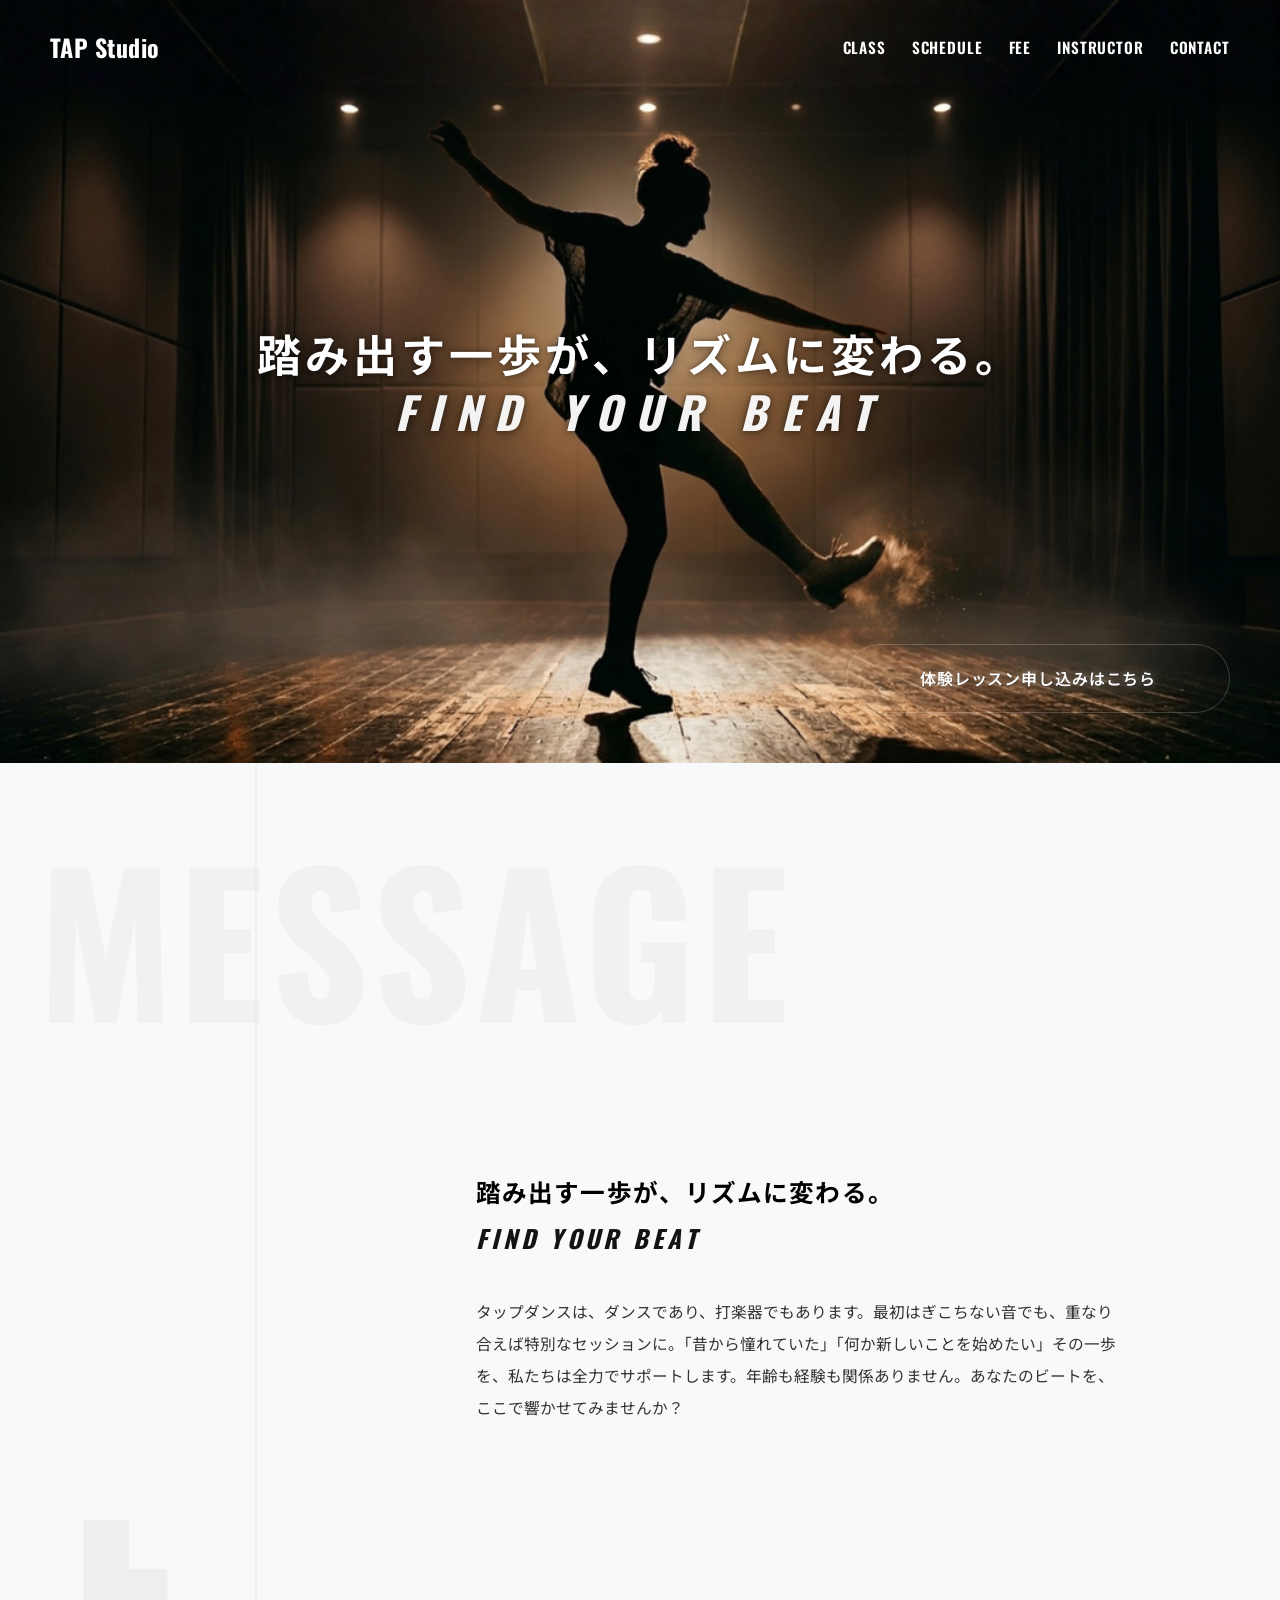
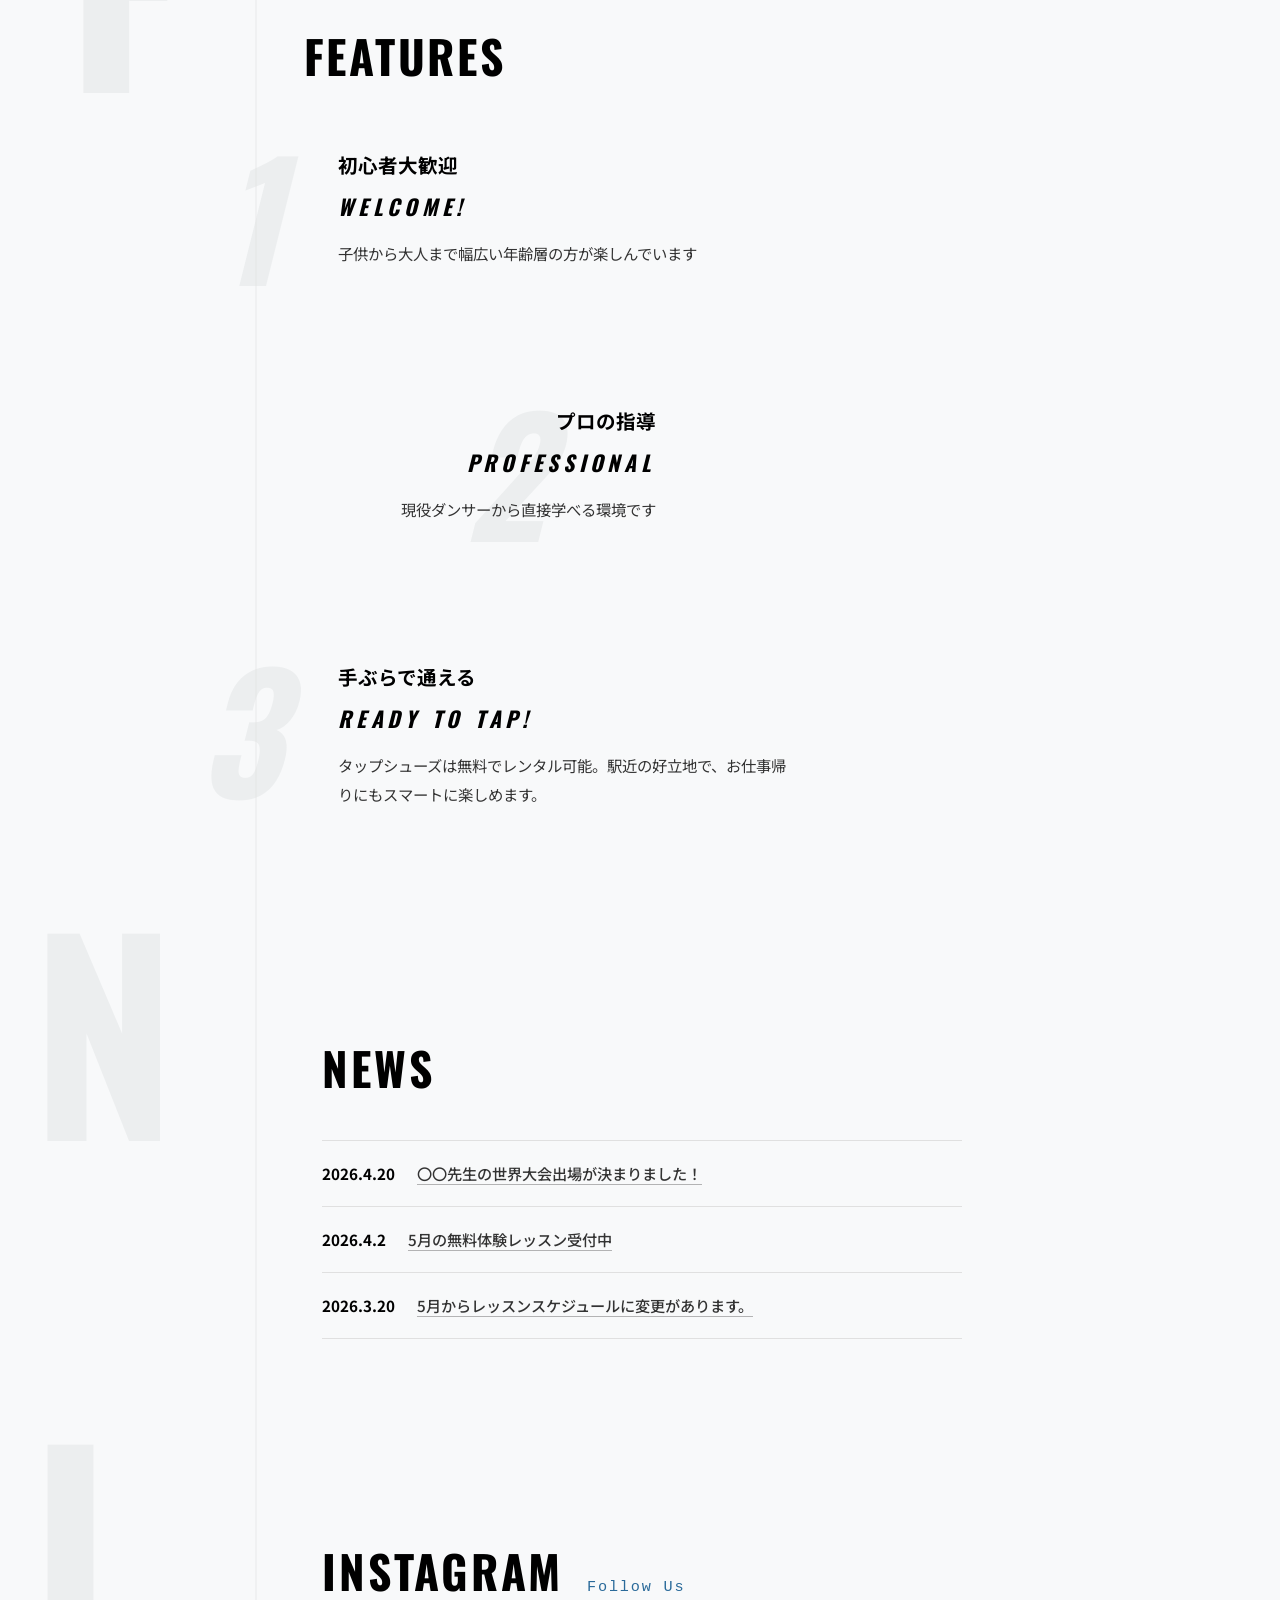
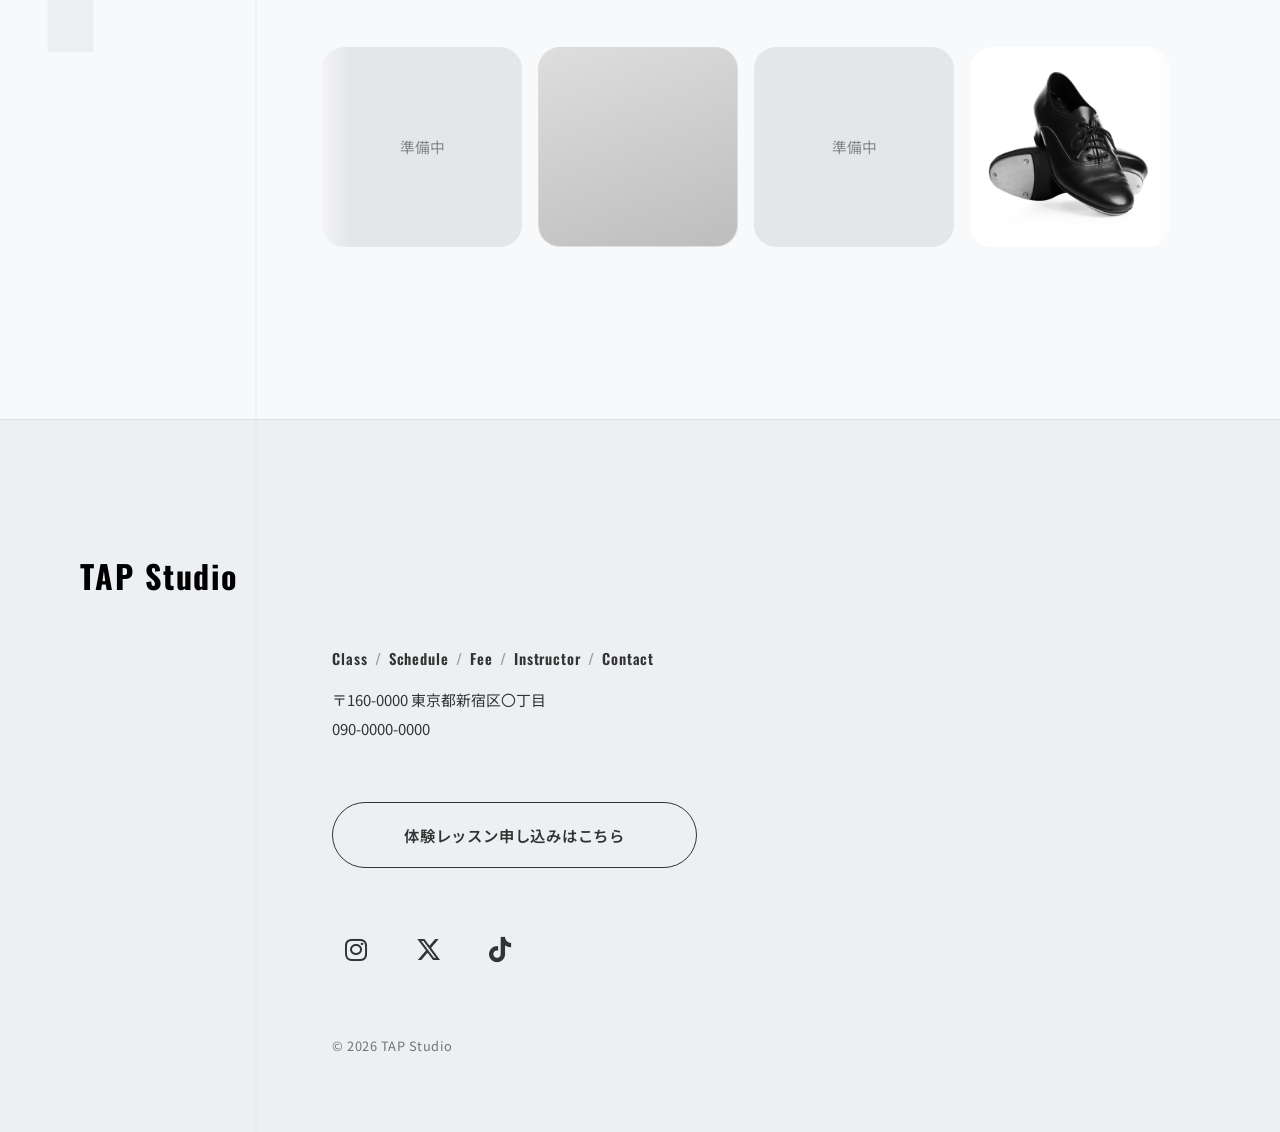
==== commit fc4f8001: "細部の修正" ====
--- a/index.html
+++ b/index.html
@@ -4,10 +4,11 @@
         <meta charset="UTF-8">
         <meta name="viewport" content="width=device-width, initial-scale=1.0">
         <title>TAP Studio | タップダンススタジオ</title>
-        <meta name="description" content="新宿のタップダンススタジオです">
+        <meta name="description" content="新宿のタップダンススタジオ TAP Studio。初心者から経験者まで、あなたのビートを響かせます。">
         <link rel="preconnect" href="https://fonts.googleapis.com">
         <link rel="preconnect" href="https://fonts.gstatic.com" crossorigin>
-        <link href="https://fonts.googleapis.com/css2?family=Noto+Sans+JP:wght@400;500;700&family=Oswald:wght@500;600;700&display=swap" rel="stylesheet">
+        <link href="https://fonts.googleapis.com/css2?family=Noto+Sans+JP:wght@400;500;700&family=Oswald:ital,wght@0,500;0,600;0,700;1,500;1,600;1,700&display=swap" rel="stylesheet">
+        <link rel="stylesheet" href="https://cdnjs.cloudflare.com/ajax/libs/font-awesome/6.5.1/css/all.min.css" crossorigin="anonymous" referrerpolicy="no-referrer">
         <link rel="stylesheet" href="css/style.css">
     </head>
     <body>
@@ -16,170 +17,162 @@
                 <a class="header-logo" href="index.html">TAP Studio</a>
                 <nav class="header-nav" aria-label="メインメニュー">
                     <ul>
-                        <li><a href="#class">Class</a></li>
-                        <li><a href="#schedule">Schedule</a></li>
-                        <li><a href="#fee">Fee</a></li>
-                        <li><a href="#instructor">Instructor</a></li>
-                        <li><a href="#contact">Contact</a></li>
+                        <li><a href="class.html">Class</a></li>
+                        <li><a href="schedule.html">Schedule</a></li>
+                        <li><a href="fee.html">Fee</a></li>
+                        <li><a href="instructor.html">Instructor</a></li>
+                        <li><a href="contact.html">Contact</a></li>
                     </ul>
                 </nav>
             </div>
         </header>
 
         <section class="hero" aria-label="メインビジュアル">
-            <div class="hero-bg" role="img" aria-label="スタジオの雰囲気をイメージした背景"></div>
-            <div class="hero-inner">
-                <div class="hero-copy">
-                    <p class="hero-tagline-ja">踏み出す一歩が、リズムに変わる。</p>
-                    <p class="hero-tagline-en">FIND YOUR BEAT</p>
-                </div>
-                <a class="hero-cta" href="#contact">体験レッスン申込はこちら</a>
+            <img class="hero-media" src="images/background-image.png" alt="タップダンスのステージイメージ">
+            <div class="hero-overlay" aria-hidden="true"></div>
+            <div class="hero-copy">
+                <p class="hero-tagline-ja">踏み出す一歩が、リズムに変わる。</p>
+                <p class="hero-tagline-en">FIND YOUR BEAT</p>
             </div>
+            <a class="hero-cta" href="contact.html">体験レッスン申し込みはこちら</a>
         </section>
 
-        <main>
-            <section class="section section-message" id="message">
-                <div class="section-bg-letter" aria-hidden="true">MESSAGE</div>
-                <div class="section-inner">
-                    <h2 class="section-heading-stack">
-                        <span class="heading-ja">踏み出す一歩が、リズムに変わる。</span>
-                        <span class="heading-en">FIND YOUR BEAT</span>
-                    </h2>
-                    <p class="section-lead">
-                        TAP Studio は、はじめての方から経験者まで、リズムと一緒に歩める場所です。音に乗る楽しさを、気負わずに味わってください。
-                    </p>
-                </div>
-            </section>
+        <div class="below-hero">
+            <span class="below-hero-guide" aria-hidden="true"></span>
+            <main class="site-main">
+                <section class="section section-message" id="message" aria-labelledby="message-heading">
+                    <div class="section-bg-word" aria-hidden="true">MESSAGE</div>
+                    <div class="section-inner section-inner--from-guide">
+                        <h2 id="message-heading" class="section-heading-stack">
+                            <span class="heading-ja">踏み出す一歩が、リズムに変わる。</span>
+                            <span class="heading-en">FIND YOUR BEAT</span>
+                        </h2>
+                        <div class="message-body">
+                            <p>
+                                タップダンスは、ダンスであり、打楽器でもあります。最初はぎこちない音でも、重なり合えば特別なセッションに。「昔から憧れていた」「何か新しいことを始めたい」その一歩を、私たちは全力でサポートします。年齢も経験も関係ありません。あなたのビートを、ここで響かせてみませんか？
+                            </p>
+                        </div>
+                    </div>
+                </section>
 
-            <section class="section section-features" id="class">
-                <div class="section-bg-letter section-bg-letter--left" aria-hidden="true">F</div>
-                <div class="section-inner">
-                    <h2 class="section-title">Features</h2>
-                    <div class="features-list">
-                        <article class="feature feature--left">
-                            <span class="feature-num" aria-hidden="true">1</span>
-                            <div class="feature-body">
-                                <h3 class="feature-title-ja">初心者大歓迎</h3>
-                                <p class="feature-title-en">Welcome!</p>
-                                <p class="feature-desc">子供から大人まで幅広い年齢層の方が楽しんでいます</p>
+                <section class="section section-features" id="features" aria-labelledby="features-heading">
+                    <div class="section-bg-letter section-bg-letter--features" aria-hidden="true">F</div>
+                    <div class="section-inner section-inner--features">
+                        <h2 id="features-heading" class="section-title section-title--features">Features</h2>
+                        <div class="features-list">
+                            <article class="feature feature--lr">
+                                <span class="feature-num" aria-hidden="true">1</span>
+                                <div class="feature-body">
+                                    <h3 class="feature-title-ja">初心者大歓迎</h3>
+                                    <p class="feature-title-en">Welcome!</p>
+                                    <p class="feature-desc">子供から大人まで幅広い年齢層の方が楽しんでいます</p>
+                                </div>
+                            </article>
+                            <article class="feature feature--rl">
+                                <span class="feature-num" aria-hidden="true">2</span>
+                                <div class="feature-body">
+                                    <h3 class="feature-title-ja">プロの指導</h3>
+                                    <p class="feature-title-en">Professional</p>
+                                    <p class="feature-desc">現役ダンサーから直接学べる環境です</p>
+                                </div>
+                            </article>
+                            <article class="feature feature--lr">
+                                <span class="feature-num" aria-hidden="true">3</span>
+                                <div class="feature-body">
+                                    <h3 class="feature-title-ja">手ぶらで通える</h3>
+                                    <p class="feature-title-en">READY TO TAP!</p>
+                                    <p class="feature-desc">
+                                        タップシューズは無料でレンタル可能。駅近の好立地で、お仕事帰りにもスマートに楽しめます。
+                                    </p>
+                                </div>
+                            </article>
+                        </div>
+                    </div>
+                </section>
+
+                <section class="section section-news" id="news" aria-labelledby="news-heading">
+                    <div class="section-bg-letter section-bg-letter--news" aria-hidden="true">N</div>
+                    <div class="section-inner section-inner--from-guide">
+                        <h2 id="news-heading" class="section-title">NEWS</h2>
+                        <ul class="news-list">
+                            <li>
+                                <time class="news-date" datetime="2026-04-20">2026.4.20</time>
+                                <a class="news-link" href="#">〇〇先生の世界大会出場が決まりました！</a>
+                            </li>
+                            <li>
+                                <time class="news-date" datetime="2026-04-02">2026.4.2</time>
+                                <a class="news-link" href="#">5月の無料体験レッスン受付中</a>
+                            </li>
+                            <li>
+                                <time class="news-date" datetime="2026-03-20">2026.3.20</time>
+                                <a class="news-link" href="#">5月からレッスンスケジュールに変更があります。</a>
+                            </li>
+                        </ul>
+                    </div>
+                </section>
+
+                <section class="section section-instagram" id="instagram" aria-labelledby="instagram-heading">
+                    <div class="section-bg-letter section-bg-letter--insta" aria-hidden="true">I</div>
+                    <div class="section-inner section-inner--wide section-inner--from-guide-narrow">
+                        <div class="instagram-head">
+                            <h2 id="instagram-heading" class="section-title section-title--inline">Instagram</h2>
+                            <a class="instagram-follow" href="https://www.instagram.com/" target="_blank" rel="noopener noreferrer">Follow Us</a>
+                        </div>
+                        <div class="instagram-marquee" aria-label="Instagram ギャラリー（右から左へスクロール）">
+                            <div class="instagram-marquee-inner">
+                                <div class="instagram-track">
+                                    <div class="instagram-cell instagram-cell--placeholder" aria-hidden="true">準備中</div>
+                                    <div class="instagram-cell instagram-cell--photo" role="img" aria-label="タップシューズの写真"></div>
+                                    <div class="instagram-cell instagram-cell--placeholder" aria-hidden="true">準備中</div>
+                                    <div class="instagram-cell instagram-cell--img"><img src="images/instagram1.png" alt="スタジオの様子"></div>
+                                </div>
+                                <div class="instagram-track instagram-track--dup" aria-hidden="true">
+                                    <div class="instagram-cell instagram-cell--placeholder">準備中</div>
+                                    <div class="instagram-cell instagram-cell--photo"></div>
+                                    <div class="instagram-cell instagram-cell--placeholder">準備中</div>
+                                    <div class="instagram-cell instagram-cell--img"><img src="images/instagram1.png" alt=""></div>
+                                </div>
                             </div>
-                        </article>
-                        <article class="feature feature--right">
-                            <span class="feature-num" aria-hidden="true">2</span>
-                            <div class="feature-body">
-                                <h3 class="feature-title-ja">プロの指導</h3>
-                                <p class="feature-title-en">Professional</p>
-                                <p class="feature-desc">現役ダンサーから直接学べる環境です</p>
-                            </div>
-                        </article>
-                        <article class="feature feature--left">
-                            <span class="feature-num" aria-hidden="true">3</span>
-                            <div class="feature-body">
-                                <h3 class="feature-title-ja">手ぶらで通える</h3>
-                                <p class="feature-title-en">READY TO TAP!</p>
-                                <p class="feature-desc">タップシューズは無料でレンタル可能。駅近の好立地で、お仕事帰りにもスマートに楽しめます。</p>
-                            </div>
-                        </article>
+                        </div>
+                    </div>
+                </section>
+            </main>
+
+            <footer class="site-footer">
+                <div class="footer-inner">
+                    <p class="footer-logo">TAP Studio</p>
+                    <div class="footer-aligned">
+                        <nav class="footer-nav" aria-label="フッターメニュー">
+                            <a href="class.html">Class</a>
+                            <span class="footer-nav-sep" aria-hidden="true">/</span>
+                            <a href="schedule.html">Schedule</a>
+                            <span class="footer-nav-sep" aria-hidden="true">/</span>
+                            <a href="fee.html">Fee</a>
+                            <span class="footer-nav-sep" aria-hidden="true">/</span>
+                            <a href="instructor.html">Instructor</a>
+                            <span class="footer-nav-sep" aria-hidden="true">/</span>
+                            <a href="contact.html">Contact</a>
+                        </nav>
+                        <address class="footer-address">
+                            〒160-0000 東京都新宿区〇丁目<br>
+                            <a href="tel:09000000000">090-0000-0000</a>
+                        </address>
+                        <a class="footer-cta" href="contact.html">体験レッスン申し込みはこちら</a>
+                        <div class="footer-social">
+                            <a href="https://www.instagram.com/" class="footer-social-link" target="_blank" rel="noopener noreferrer" aria-label="Instagram">
+                                <i class="fa-brands fa-instagram" aria-hidden="true"></i>
+                            </a>
+                            <a href="https://twitter.com/" class="footer-social-link" target="_blank" rel="noopener noreferrer" aria-label="X">
+                                <i class="fa-brands fa-x-twitter" aria-hidden="true"></i>
+                            </a>
+                            <a href="https://www.tiktok.com/" class="footer-social-link" target="_blank" rel="noopener noreferrer" aria-label="TikTok">
+                                <i class="fa-brands fa-tiktok" aria-hidden="true"></i>
+                            </a>
+                        </div>
+                        <p class="footer-copy">© 2026 TAP Studio</p>
                     </div>
                 </div>
-            </section>
-
-            <section class="section section-news" id="schedule">
-                <div class="section-bg-letter section-bg-letter--left" aria-hidden="true">N</div>
-                <div class="section-inner">
-                    <h2 class="section-title">NEWS</h2>
-                    <ul class="news-list">
-                        <li>
-                            <time class="news-date" datetime="2026-03-20">2026.3.20</time>
-                            <span class="news-title">〇〇先生の世界大会出場が決まりました！</span>
-                        </li>
-                        <li>
-                            <time class="news-date" datetime="2026-04-02">2026.4.2</time>
-                            <span class="news-title">5月の無料体験レッスン受付中</span>
-                        </li>
-                        <li>
-                            <time class="news-date" datetime="2026-04-20">2026.4.20</time>
-                            <span class="news-title">5月からレッスンスケジュールに変更があります。</span>
-                        </li>
-                    </ul>
-                </div>
-            </section>
-
-            <section class="section section-fee" id="fee">
-                <div class="section-bg-letter section-bg-letter--right" aria-hidden="true">E</div>
-                <div class="section-inner">
-                    <h2 class="section-title">Fee</h2>
-                    <p class="section-lead section-lead--narrow">
-                        月謝・チケット制など、コースに応じた料金プランをご用意しています。詳細はお問い合わせください。
-                    </p>
-                </div>
-            </section>
-
-            <section class="section section-instructor" id="instructor">
-                <div class="section-bg-letter" aria-hidden="true">I</div>
-                <div class="section-inner">
-                    <h2 class="section-title">Instructor</h2>
-                    <p class="section-lead section-lead--narrow">
-                        現役で活躍するインストラクターが、基礎から丁寧にサポートします。
-                    </p>
-                </div>
-            </section>
-
-            <section class="section section-instagram">
-                <div class="section-inner section-inner--wide">
-                    <div class="instagram-head">
-                        <span class="instagram-bar" aria-hidden="true"></span>
-                        <h2 class="section-title section-title--inline">Instagram</h2>
-                        <p class="instagram-follow">Follow Us</p>
-                    </div>
-                    <div class="instagram-grid" role="list">
-                        <div class="instagram-cell instagram-cell--placeholder" role="listitem">準備中</div>
-                        <div class="instagram-cell instagram-cell--photo" role="listitem" aria-label="タップシューズの写真">
-                            <span class="visually-hidden">ギャラリー画像</span>
-                        </div>
-                        <div class="instagram-cell instagram-cell--placeholder" role="listitem">準備中</div>
-                        <div class="instagram-cell instagram-cell--placeholder" role="listitem">準備中</div>
-                    </div>
-                </div>
-            </section>
-        </main>
-
-        <footer class="site-footer" id="contact">
-            <div class="footer-inner">
-                <div class="footer-brand">
-                    <p class="footer-logo">TAP Studio</p>
-                    <p class="footer-tagline">初心者歓迎の TAPダンススクール</p>
-                    <hr class="footer-rule">
-                    <address class="footer-address">
-                        東京都新宿区 ○丁目<br>
-                        <a href="tel:09000000000">090-0000-0000</a>
-                    </address>
-                </div>
-                <div class="footer-nav-block">
-                    <nav class="footer-nav" aria-label="フッターメニュー">
-                        <ul class="footer-nav-row">
-                            <li><a href="#class">Class</a></li>
-                            <li><a href="#schedule">Schedule</a></li>
-                            <li><a href="#fee">Fee</a></li>
-                        </ul>
-                        <ul class="footer-nav-row">
-                            <li><a href="#instructor">Instructor</a></li>
-                            <li><a href="#contact">Contact</a></li>
-                        </ul>
-                    </nav>
-                    <a class="footer-cta" href="#contact">体験レッスン 申込はこちら</a>
-                    <div class="footer-social" aria-label="ソーシャルリンク">
-                        <a href="#" class="social-link social-link--ig" aria-label="Instagram">Instagram</a>
-                        <a href="#" class="social-link social-link--x" aria-label="X">X</a>
-                        <a href="#" class="social-link social-link--tt" aria-label="TikTok">TikTok</a>
-                    </div>
-                </div>
-            </div>
-        </footer>
-
-        <a class="float-trial" href="#contact" aria-label="体験レッスン申込">
-            <span class="float-trial-bubble">体験レッスン申込はこちら</span>
-            <span class="float-trial-icon" aria-hidden="true">s</span>
-        </a>
+            </footer>
+        </div>
     </body>
 </html>
--- a/css/style.css
+++ b/css/style.css
@@ -1,17 +1,28 @@
-/* TAP Studio — Oswald (英字) / Noto Sans JP（日本語） */
+/* TAP Studio — Oswald（英字）/ Noto Sans JP（日本語） */
 
 :root {
     --bg-page: #f8f9fa;
     --text-body: #333333;
     --text-heading: #000000;
     --white: #ffffff;
-    --footer-bg: #3a3a3a;
-    --accent-muted: #5c6b7a;
-    --ghost: rgba(0, 0, 0, 0.06);
-    --news-date: #1a2332;
-    --float-purple: #6b4dff;
+    --footer-bg: #edf0f2;
+    --footer-text: #333333;
+    --line-guide: #e0e0e0;
+    /* 薄グレー装飾: #8b9694 を透明度 ～10% */
+    --ghost-muted: rgba(139, 150, 148, 0.1);
+    --ghost-soft: rgba(139, 150, 148, 0.06);
+    --instagram-follow: #2a6a9a;
+    --footer-cta-border: rgba(171, 213, 189, 0.45);
+    --footer-cta-hover-border: #666666;
     --font-en: "Oswald", sans-serif;
     --font-jp: "Noto Sans JP", sans-serif;
+    --ease-slow: 0.5s ease;
+    --ease-fluid: cubic-bezier(0.4, 0, 0.2, 1);
+    /* PCレイアウト：左縦ガイド（モバイルは未使用でも定義のみ） */
+    --guide-x-pct: 20%;
+    --guide-gap: clamp(14px, 2.2vw, 28px);
+    --message-content-gap: clamp(2rem, 5vw, 4rem);
+    --message-base-left: var(--guide-x-pct);
 }
 
 * {
@@ -30,6 +41,7 @@
     font-family: var(--font-jp);
     font-size: 16px;
     line-height: 1.75;
+    position: relative;
 }
 
 a {
@@ -37,12 +49,50 @@
     text-decoration: none;
 }
 
-a:hover {
-    opacity: 0.85;
-}
-
 ul {
     list-style: none;
+}
+
+/* ----- ヒーロー直下エリアのみ：左縦ガイド（background-image に重ならない） ----- */
+
+.below-hero {
+    position: relative;
+}
+
+.below-hero-guide {
+    position: absolute;
+    top: 0;
+    bottom: 0;
+    width: 1px;
+    background-color: var(--line-guide);
+    z-index: 4;
+    pointer-events: none;
+    transform-origin: center top;
+    left: clamp(2rem, 15vw, 20rem);
+}
+
+@media (min-width: 769px) {
+    .below-hero-guide {
+        left: var(--guide-x-pct);
+        transform: translateX(-50%) scaleX(0.67);
+        transform-origin: center top;
+    }
+}
+
+@media (max-width: 768px) {
+    .below-hero-guide {
+        left: clamp(0.75rem, 4vw, 2.75rem);
+        transform: scaleX(0.67);
+        transform-origin: left top;
+    }
+}
+
+@media (max-width: 480px) {
+    .below-hero-guide {
+        left: 0.5rem;
+        transform: scaleX(0.67);
+        transform-origin: left top;
+    }
 }
 
 .visually-hidden {
@@ -57,24 +107,25 @@
     border: 0;
 }
 
-/* ----- Header (hero上) ----- */
+/* ----- Header（ヒーロー上／白テキスト） ----- */
 
 .site-header {
     position: absolute;
     top: 0;
     left: 0;
     right: 0;
-    z-index: 10;
-    padding: 1.5rem clamp(1.25rem, 4vw, 3rem);
+    z-index: 30;
+    padding: clamp(1.35rem, 3vw, 1.6rem) clamp(24px, 6vw, 50px);
 }
 
 .header-inner {
-    max-width: 1200px;
-    margin: 0 auto;
+    max-width: none;
+    width: 100%;
+    margin: 0;
     display: flex;
     align-items: center;
     justify-content: space-between;
-    gap: 1rem;
+    gap: clamp(0.85rem, 4vw, 2.5rem);
 }
 
 .header-logo {
@@ -89,7 +140,7 @@
     display: flex;
     flex-wrap: wrap;
     justify-content: flex-end;
-    gap: clamp(0.75rem, 2vw, 1.75rem);
+    gap: clamp(0.6rem, 2vw, 1.6rem);
 }
 
 .header-nav a {
@@ -99,15 +150,24 @@
     letter-spacing: 0.06em;
     text-transform: uppercase;
     color: var(--white);
+    transition: opacity var(--ease-slow);
+}
+
+.header-nav a:hover {
+    opacity: 0.88;
 }
 
 @media (max-width: 720px) {
     .header-nav ul {
-        gap: 0.5rem 1rem;
+        gap: 0.45rem 0.85rem;
     }
 
     .header-nav a {
-        font-size: 0.8rem;
+        font-size: 0.72rem;
+    }
+
+    .header-logo {
+        font-size: 1.28rem;
     }
 }
 
@@ -115,139 +175,269 @@
 
 .hero {
     position: relative;
-    min-height: min(85vh, 900px);
-    display: flex;
-    flex-direction: column;
-    justify-content: flex-end;
-    padding: clamp(5rem, 12vw, 8rem) clamp(1.25rem, 4vw, 3rem) clamp(2rem, 5vw, 3.5rem);
+    width: 100%;
+    padding: 0;
     overflow: hidden;
 }
 
-.hero-bg {
+.hero-media {
+    display: block;
+    width: 100%;
+    height: auto;
+    max-width: none;
+}
+
+.hero-overlay {
     position: absolute;
     inset: 0;
-    z-index: 0;
+    z-index: 1;
     background:
-        radial-gradient(ellipse 80% 60% at 50% 100%, rgba(255, 255, 255, 0.08) 0%, transparent 55%),
-        radial-gradient(ellipse 50% 40% at 70% 30%, rgba(255, 200, 120, 0.12) 0%, transparent 50%),
-        linear-gradient(180deg, #0d0d12 0%, #1a1a22 45%, #0a0a0e 100%);
-    background-size: cover;
-    background-position: center;
-}
-
-/* 画像を置く場合: images/hero.jpg などを用意して下記のコメントを外す
-.hero-bg {
-    background-image: url("../images/hero.jpg");
-    background-size: cover;
-    background-position: center;
-}
-.hero-bg::after {
-    content: "";
+        radial-gradient(ellipse min(118%, 80rem) min(78%, 44rem) at 50% 44%, rgba(0, 0, 0, 0.22) 0%, transparent 68%),
+        linear-gradient(180deg, rgba(0, 0, 0, 0.4) 0%, rgba(0, 0, 0, 0.54) 50%, rgba(0, 0, 0, 0.66) 100%);
+}
+
+.hero-copy {
     position: absolute;
     inset: 0;
-    background: linear-gradient(180deg, rgba(0,0,0,0.35) 0%, rgba(0,0,0,0.55) 100%);
-}
-*/
-
-.hero-inner {
-    position: relative;
-    z-index: 1;
-    max-width: 1200px;
+    z-index: 2;
+    display: grid;
+    place-content: center;
+    text-align: center;
+    max-width: 52rem;
     margin: 0 auto;
-    width: 100%;
-    display: flex;
-    flex-direction: column;
-    align-items: center;
-    gap: 2.5rem;
-}
-
-.hero-copy {
-    text-align: center;
+    padding: clamp(5.25rem, 10vw, 7.05rem) clamp(24px, 6vw, 50px) clamp(5.5rem, 11vw, 7rem);
 }
 
 .hero-tagline-ja {
     font-family: var(--font-jp);
     font-weight: 700;
-    font-size: clamp(1.1rem, 2.5vw, 1.5rem);
+    font-size: clamp(1.84rem, 4.92vw, 2.76rem);
     color: var(--white);
-    margin-bottom: 0.75rem;
-    letter-spacing: 0.04em;
+    margin-bottom: 0.28rem;
+    letter-spacing: 0.09em;
+    line-height: 1.34;
+    text-shadow:
+        0 0 0.12em rgba(0, 0, 0, 0.45),
+        0 0.08em 0.28em rgba(0, 0, 0, 0.38);
+    white-space: nowrap;      /* 文字を折り返さず1行に固定する */
+  width: max-content;      /* 要素の幅を中身の文字数に合わせる */
+  margin: 0 auto;
 }
 
 .hero-tagline-en {
     font-family: var(--font-en);
     font-weight: 700;
-    font-size: clamp(2rem, 5vw, 3.25rem);
-    letter-spacing: 0.12em;
-    color: var(--white);
+    font-style: italic;
+    font-size: clamp(1.84rem, 4.92vw, 2.76rem);
+    letter-spacing: 0.32em;
+    color: rgba(255, 255, 255, 0.95);
+    line-height: 1.29;
     text-transform: uppercase;
+    text-shadow:
+        0 0 0.12em rgba(0, 0, 0, 0.45),
+        0 0.08em 0.28em rgba(0, 0, 0, 0.38);
 }
 
 .hero-cta {
-    align-self: flex-end;
+    position: absolute;
+    z-index: 2;
+    right: clamp(24px, 6vw, 50px);
+    bottom: clamp(1.65rem, 5vw, 3.1rem);
     display: inline-flex;
     align-items: center;
-    gap: 0.5rem;
-    padding: 0.65rem 1.25rem;
-    background: rgba(180, 180, 185, 0.95);
-    color: var(--white);
+    justify-content: center;
+    white-space: nowrap;
+    padding: clamp(1rem, 2.8vw, 1.45rem) clamp(2.5rem, 7.5vw, 4.55rem);
     font-family: var(--font-jp);
-    font-size: 0.9rem;
-    font-weight: 500;
-    border-radius: 4px;
-    box-shadow: 0 4px 20px rgba(0, 0, 0, 0.25);
-}
-
-@media (max-width: 600px) {
+    font-size: clamp(0.8rem, 2.05vw, 1rem);
+    font-weight: 600;
+    line-height: 1.28;
+    text-align: center;
+    color: #ffffff;
+    border-radius: 999px;
+    background-color: transparent;
+    border: 1.5px solid rgba(255, 255, 255, 0.2);
+    letter-spacing: 0.055em;
+    box-shadow: none;
+    text-shadow:
+        0 0 0.55rem rgba(255, 255, 255, 0.42),
+        0 1px 2px rgba(0, 0, 0, 0.32);
+    transition:
+        padding 0.55s var(--ease-fluid),
+        background-color 0.55s var(--ease-fluid),
+        color 0.55s var(--ease-fluid),
+        border-color 0.55s var(--ease-fluid),
+        box-shadow 0.55s var(--ease-fluid),
+        letter-spacing 0.55s var(--ease-fluid),
+        text-shadow 0.55s var(--ease-fluid);
+}
+
+.hero-cta:hover {
+    padding: clamp(1.05rem, 2.95vw, 1.52rem) clamp(2.85rem, 8.5vw, 5rem);
+    background-color: rgba(255, 255, 255, 0.97);
+    color: var(--text-heading);
+    border-color: rgba(0, 0, 0, 0.22);
+    box-shadow:
+        0 6px 28px rgba(0, 0, 0, 0.32),
+        0 14px 40px rgba(0, 0, 0, 0.14);
+    letter-spacing: 0.09em;
+    text-shadow: none;
+}
+
+@media (max-width: 520px) {
+    .hero-copy {
+        padding-top: 5.25rem;
+    }
+
+    .hero-tagline-en {
+        letter-spacing: 0.2em;
+    }
+
     .hero-cta {
-        align-self: center;
-    }
-}
-
-/* ----- Sections ----- */
+        left: 50%;
+        right: auto;
+        transform: translateX(-50%);
+        max-width: calc(100% - 1.25rem);
+        padding: clamp(0.92rem, 3.1vw, 1.12rem) clamp(1.55rem, 5.8vw, 2.75rem);
+        font-size: clamp(0.62rem, 3.05vw, 0.78rem);
+        white-space: nowrap;
+    }
+
+    .hero-cta:hover {
+        transform: translateX(-50%);
+        padding: clamp(0.96rem, 3.25vw, 1.16rem) clamp(1.85rem, 6.5vw, 3.15rem);
+        letter-spacing: 0.06em;
+    }
+}
+
+/* ----- Main / Sections ----- */
+
+.site-main {
+    position: relative;
+    z-index: 0;
+}
 
 .section {
     position: relative;
-    padding: clamp(3.5rem, 8vw, 6rem) clamp(1.25rem, 4vw, 3rem);
+    padding: clamp(3.5rem, 8vw, 6rem) clamp(1.75rem, 6vw, 4rem);
     overflow: hidden;
 }
 
 .section-inner {
     position: relative;
     z-index: 1;
-    max-width: 720px;
+    max-width: 760px;
     margin: 0 auto;
 }
 
 .section-inner--wide {
-    max-width: 1100px;
-}
-
-.section-bg-letter {
+    max-width: 1140px;
+}
+
+@media (min-width: 769px) {
+    .section-inner--from-guide {
+        max-width: 40rem;
+        margin-left: calc(var(--guide-x-pct) + var(--guide-gap));
+        margin-right: auto;
+    }
+
+    /* Instagram はカルーセル幅を広く取りつつ、ブロック開始位置だけガイドに合わせる */
+    .section-inner--from-guide-narrow.section-inner--wide {
+        margin-left: calc(var(--guide-x-pct) + var(--guide-gap));
+        margin-right: clamp(1rem, 4vw, 2.5rem);
+        max-width: none;
+        width: auto;
+    }
+
+    .section-inner--features {
+        max-width: 1100px;
+        margin-left: auto;
+        margin-right: auto;
+        width: 100%;
+    }
+
+    .section-title--features {
+        margin-left: calc(var(--guide-x-pct) - 0.14em);
+    }
+}
+
+/* MESSAGE：ヒーロー直下との余白多め／見出しは「MESSAGE」の下側から開始 */
+
+.section-message.section {
+    padding-top: clamp(6.75rem, 15vw, 11.25rem);
+    padding-left: clamp(4rem, 20vw, 25rem);
+    padding-right: 5%;
+    position: relative;
+}
+
+/* MESSAGE 背後ワード */
+
+.section-bg-word {
     position: absolute;
-    left: 50%;
-    top: 50%;
-    transform: translate(-50%, -52%);
+    left: clamp(2rem, 15vw, 20rem);
+    transform: none;
+    top: clamp(2.65rem, 7vw, 4.85rem);
     font-family: var(--font-en);
     font-weight: 700;
-    font-size: clamp(5rem, 22vw, 14rem);
+    font-size: clamp(4rem, 18vw, 12rem);
     line-height: 1;
-    letter-spacing: 0.02em;
-    color: var(--ghost);
+    letter-spacing: 0.03em;
+    color: rgba(139, 150, 148, 0.08);
     pointer-events: none;
     z-index: 0;
     white-space: nowrap;
 }
 
-.section-bg-letter--left {
-    left: 10%;
-    transform: translate(0, -45%);
-}
-
-.section-bg-letter--right {
-    left: auto;
-    right: 8%;
-    transform: translate(0, -45%);
+/* NEWS / Instagram 背面1文字 */
+
+.section-bg-letter {
+    position: absolute;
+    left: var(--guide-x-pct, 28vw);
+    transform: translateX(-0.5rem);
+    font-family: var(--font-en);
+    font-weight: 700;
+    font-size: clamp(8rem, 20vw, 16rem);
+    line-height: 1;
+    color: var(--ghost-muted);
+    pointer-events: none;
+    z-index: 0;
+    opacity: 1;
+    white-space: nowrap;
+}
+
+.section-bg-letter--news {
+    top: 0.75rem;
+    transform: translateY(-18%);
+}
+
+.section-bg-letter--insta {
+    top: 0.35rem;
+    transform: translateY(-12%);
+}
+
+.section-bg-letter--features {
+    top: 0.45rem;
+    transform: translateY(-30%) translateX(-14%);
+}
+
+@media (min-width: 769px) {
+    .section-message .section-bg-word {
+        left: clamp(1rem, 3vw, 2.35rem);
+    }
+
+    .section-message .section-heading-stack {
+        margin-top: clamp(11rem, 18vw, 15rem);
+    }
+
+    /* 透かし「N」「I」「F」をガイド左ゾーンに寄せ、見出しと少し重なる */
+    .section-bg-letter--news,
+    .section-bg-letter--insta {
+        left: clamp(0.75rem, 2.6vw, 2rem);
+    }
+
+    .section-bg-letter--features {
+        left: clamp(0px, calc(var(--guide-x-pct) - 10.75rem), calc(var(--guide-x-pct) - 2.85rem));
+    }
 }
 
 .section-title {
@@ -255,125 +445,242 @@
     z-index: 1;
     font-family: var(--font-en);
     font-weight: 700;
-    font-size: clamp(2rem, 4vw, 2.75rem);
+    font-size: clamp(2rem, 4vw, 2.85rem);
     color: var(--text-heading);
-    letter-spacing: 0.04em;
+    letter-spacing: 0.06em;
     text-transform: uppercase;
     margin-bottom: 2rem;
 }
 
 .section-heading-stack {
-    text-align: center;
-    margin-bottom: 2rem;
+    text-align: left;
+    margin-bottom: clamp(1.75rem, 4vw, 2.25rem);
 }
 
 .section-heading-stack .heading-ja {
     display: block;
     font-family: var(--font-jp);
     font-weight: 700;
-    font-size: clamp(1.15rem, 2.2vw, 1.35rem);
+    font-size: clamp(1.22rem, 2.55vw, 1.54rem);
     color: var(--text-heading);
-    margin-bottom: 0.5rem;
+    margin-bottom: 0.42rem;
+    letter-spacing: 0.045em;
+    line-height: 1.5;
 }
 
 .section-heading-stack .heading-en {
     display: block;
     font-family: var(--font-en);
     font-weight: 700;
-    font-size: clamp(1.75rem, 3vw, 2.25rem);
+    font-style: italic;
+    font-size: clamp(1.22rem, 2.55vw, 1.54rem);
     color: var(--text-heading);
-    letter-spacing: 0.1em;
-}
-
-.section-lead {
+    letter-spacing: 0.18em;
+    text-transform: uppercase;
+    opacity: 0.92;
+}
+
+.message-body {
     position: relative;
     z-index: 1;
-    text-align: center;
+}
+
+.message-body p {
+    font-size: 0.98rem;
+    line-height: 2.05;
     color: var(--text-body);
-    font-size: 0.95rem;
-    line-height: 2;
-}
-
-.section-lead--narrow {
-    max-width: 560px;
-    margin-left: auto;
-    margin-right: auto;
+    text-align: left;
+}
+
+@media (max-width: 768px) {
+    .section-inner--from-guide,
+    .section-inner--from-guide-narrow.section-inner--wide {
+        margin-left: auto;
+        margin-right: auto;
+    }
+
+    .section-heading-stack {
+        text-align: center;
+    }
+
+    .section-message.section {
+        padding-top: clamp(4.75rem, 12vw, 7rem);
+    }
+
+    .section-message .section-bg-word {
+        left: 0;
+        right: auto;
+        top: clamp(2.25rem, 6vw, 3rem);
+    }
+
+    .section-message .section-heading-stack {
+        margin-top: clamp(8rem, 30vw, 11rem);
+    }
+
+    /* スマホは従来寄りに透かし位置 */
+    .section-bg-letter--news,
+    .section-bg-letter--insta,
+    .section-bg-letter--features {
+        left: 0;
+        transform: translateY(-14%);
+    }
+}
+
+@media (max-width: 560px) {
+    .section-bg-word {
+        font-size: clamp(3rem, 14vw, 6rem);
+    }
 }
 
 /* ----- Features ----- */
 
-.section-features .section-title {
-    margin-bottom: 3rem;
+.section-title.section-title--features {
+    position: relative;
+    z-index: 2;
+    margin-bottom: clamp(2.25rem, 5vw, 3.25rem);
 }
 
 .features-list {
     display: flex;
     flex-direction: column;
-    gap: clamp(3rem, 6vw, 4.5rem);
+    gap: clamp(3rem, 7vw, 5rem);
 }
 
 .feature {
     position: relative;
-    display: grid;
-    grid-template-columns: 1fr;
     gap: 0.5rem;
-    min-height: 8rem;
+    min-height: clamp(7.75rem, 18vw, 11rem);
 }
 
 .feature-num {
     position: absolute;
     font-family: var(--font-en);
     font-weight: 700;
-    font-size: clamp(4.5rem, 16vw, 9rem);
+    font-style: italic;
+    font-size: clamp(5rem, 17vw, 10rem);
     line-height: 1;
-    color: var(--ghost);
+    color: var(--ghost-muted);
     z-index: 0;
-    top: -0.5rem;
-}
-
-.feature--left .feature-num {
-    left: -0.25rem;
-}
-
-.feature--right {
-    text-align: right;
-}
-
-.feature--right .feature-num {
-    left: auto;
-    right: -0.25rem;
 }
 
 .feature-body {
     position: relative;
     z-index: 1;
+}
+
+@media (min-width: 769px) {
+    /* 数字はガイド左、本文はガイド右 */
+    .feature--lr .feature-num {
+        top: -0.85rem;
+        left: clamp(0.25rem, 2vw, 1.75rem);
+        width: calc(var(--guide-x-pct) - clamp(22px, 2.6vw, 44px));
+        text-align: right;
+        padding-right: clamp(10px, 1.8vw, 22px);
+        box-sizing: border-box;
+    }
+
+    .feature--lr .feature-body {
+        margin-left: calc(var(--guide-x-pct) + var(--guide-gap));
+        max-width: 32rem;
+        text-align: left;
+    }
+
+    /* 「2」はより右側／「1」「3」の対極：本文ブロックと数字ゾーンを広く離す */
+    .feature--rl .feature-body {
+        margin-left: clamp(14%, 20vw, 22rem);
+        width: calc(var(--guide-x-pct) + clamp(48px, 7vw, 120px));
+        max-width: 22rem;
+        text-align: right;
+    }
+
+    .feature--rl .feature-title-ja,
+    .feature--rl .feature-title-en,
+    .feature--rl .feature-desc {
+        margin-left: auto;
+    }
+
+    .feature--rl .feature-desc {
+        max-width: 26rem;
+    }
+
+    .feature--rl .feature-num {
+        top: -0.85rem;
+        left: calc(var(--guide-x-pct) + clamp(92px, 12vw, 180px));
+        right: clamp(2px, 1vw, 12px);
+        width: auto;
+        text-align: left;
+        padding-right: clamp(12px, 2vw, 24px);
+    }
+}
+
+@media (max-width: 768px) {
+    .feature-num {
+        top: -0.55rem;
+    }
+
+    .feature--lr .feature-num {
+        left: 0;
+        text-align: left;
+    }
+
+    .feature--lr .feature-body {
+        margin-left: 0;
+    }
+
+    .feature--lr .feature-desc {
+        max-width: none;
+    }
+
+    .feature--rl {
+        text-align: right;
+    }
+
+    .feature--rl .feature-num {
+        left: auto;
+        right: 0;
+        text-align: right;
+    }
+
+    .feature--rl .feature-body {
+        width: auto;
+        max-width: none;
+        margin-left: 0;
+        margin-right: 0;
+        text-align: right;
+    }
+
+    .feature--rl .feature-title-ja,
+    .feature--rl .feature-title-en,
+    .feature--rl .feature-desc {
+        margin-right: 0;
+        margin-left: auto;
+    }
 }
 
 .feature-title-ja {
     font-family: var(--font-jp);
     font-weight: 700;
-    font-size: 1.25rem;
+    font-size: 1.22rem;
     color: var(--text-heading);
-    margin-bottom: 0.25rem;
+    margin-bottom: 0.35rem;
 }
 
 .feature-title-en {
     font-family: var(--font-en);
     font-weight: 700;
-    font-size: 1.1rem;
+    font-style: italic;
+    font-size: clamp(1.05rem, 2.8vw, 1.35rem);
     color: var(--text-heading);
-    letter-spacing: 0.06em;
-    margin-bottom: 0.75rem;
+    letter-spacing: 0.22em;
+    text-transform: uppercase;
+    margin-bottom: 0.85rem;
 }
 
 .feature-desc {
-    font-size: 0.95rem;
+    font-size: 0.96rem;
     color: var(--text-body);
     max-width: 28rem;
-}
-
-.feature--right .feature-desc {
-    margin-left: auto;
+    line-height: 1.9;
 }
 
 /* ----- NEWS ----- */
@@ -381,54 +688,53 @@
 .news-list {
     position: relative;
     z-index: 1;
-    border-top: 1px solid #dde0e3;
+    border-top: 1px solid var(--line-guide);
 }
 
 .news-list li {
     display: flex;
     flex-wrap: wrap;
     align-items: baseline;
-    gap: 0.75rem 1.5rem;
-    padding: 1.25rem 0;
-    border-bottom: 1px solid #dde0e3;
+    gap: 0.65rem 1.35rem;
+    padding: 1.2rem 0;
+    border-bottom: 1px solid var(--line-guide);
     font-size: 0.95rem;
 }
 
 .news-date {
     font-family: var(--font-jp);
-    font-weight: 600;
-    color: var(--news-date);
+    font-weight: 700;
+    color: var(--text-heading);
     flex-shrink: 0;
 }
 
-.news-title {
+.news-link {
     font-family: var(--font-jp);
-    font-weight: 400;
+    font-weight: 500;
     color: var(--text-body);
-}
-
-/* ----- Fee / Instructor ----- */
-
-.section-fee .section-title,
-.section-instructor .section-title {
-    margin-bottom: 1.25rem;
+    text-decoration: underline;
+    text-decoration-color: rgba(51, 51, 51, 0.35);
+    text-underline-offset: 4px;
+    transition: color var(--ease-slow), text-decoration-color var(--ease-slow);
+}
+
+.news-link:hover {
+    color: var(--text-heading);
+    text-decoration-color: var(--text-heading);
 }
 
 /* ----- Instagram ----- */
+
+.section-instagram.section {
+    padding-bottom: clamp(6.25rem, 14vw, 10.5rem);
+}
 
 .instagram-head {
     display: flex;
     flex-wrap: wrap;
-    align-items: center;
-    gap: 0.75rem 1.25rem;
+    align-items: baseline;
+    gap: 0.75rem 1.5rem;
     margin-bottom: 2rem;
-}
-
-.instagram-bar {
-    width: 4px;
-    height: 2.25rem;
-    background: #d5d8dc;
-    border-radius: 2px;
 }
 
 .section-title--inline {
@@ -436,28 +742,62 @@
 }
 
 .instagram-follow {
-    font-family: var(--font-en);
-    font-weight: 600;
-    font-size: 1.1rem;
-    color: var(--accent-muted);
-    letter-spacing: 0.06em;
-}
-
-.instagram-grid {
-    display: grid;
-    grid-template-columns: repeat(4, minmax(140px, 1fr));
+    font-family: "Consolas", "Courier New", monospace;
+    font-weight: 400;
+    font-size: 0.95rem;
+    letter-spacing: 0.12em;
+    color: var(--instagram-follow);
+    transition: opacity var(--ease-slow);
+}
+
+.instagram-follow:hover {
+    opacity: 0.78;
+}
+
+.instagram-marquee {
+    position: relative;
+    z-index: 1;
+    overflow: hidden;
+    margin: 0 -0.5rem;
+    padding: 0.25rem 0;
+    mask-image: linear-gradient(90deg, transparent, #000 4%, #000 96%, transparent);
+}
+
+.instagram-marquee-inner {
+    display: flex;
+    width: max-content;
+    animation: marquee-slide 32s linear infinite;
+}
+
+@media (prefers-reduced-motion: reduce) {
+    .instagram-marquee-inner {
+        animation: none;
+    }
+}
+
+@keyframes marquee-slide {
+    0% {
+        transform: translateX(0);
+    }
+
+    100% {
+        transform: translateX(-50%);
+    }
+}
+
+.instagram-track {
+    display: flex;
+    align-items: stretch;
     gap: 1rem;
-}
-
-@media (max-width: 900px) {
-    .instagram-grid {
-        grid-template-columns: repeat(2, 1fr);
-    }
+    flex-shrink: 0;
+    padding: 0 0.5rem;
 }
 
 .instagram-cell {
+    flex: 0 0 clamp(140px, 22vw, 200px);
+    width: clamp(140px, 22vw, 200px);
     aspect-ratio: 1;
-    border-radius: 30px;
+    border-radius: 22px;
     overflow: hidden;
 }
 
@@ -466,171 +806,235 @@
     align-items: center;
     justify-content: center;
     background: #e4e6e9;
-    color: #777;
-    font-size: 0.95rem;
+    color: rgba(51, 51, 51, 0.55);
+    font-size: 0.92rem;
+    font-family: var(--font-jp);
 }
 
 .instagram-cell--photo {
-    background:
-        linear-gradient(160deg, #d8d8d8 0%, #b8b8b8 100%);
-    background-size: cover;
-    background-position: center;
-    border: 1px solid #ddd;
-}
-
-/* 写真を置く場合: images/tap-shoes.jpg を追加して利用
-.instagram-cell--photo {
-    background-image: url("../images/tap-shoes.jpg");
-}
-*/
+    background-image: linear-gradient(160deg, #dedede 0%, #bdbdbd 100%);
+    border: 1px solid rgba(224, 224, 224, 0.8);
+}
+
+.instagram-cell--img img {
+    display: block;
+    width: 100%;
+    height: 100%;
+    object-fit: cover;
+}
+
+@media (max-width: 600px) {
+    .instagram-cell {
+        flex-basis: 130px;
+        width: 130px;
+        border-radius: 18px;
+    }
+}
 
 /* ----- Footer ----- */
 
 .site-footer {
-    background: var(--footer-bg);
-    color: var(--white);
-    padding: clamp(3rem, 6vw, 4.5rem) clamp(1.25rem, 4vw, 3rem);
+    position: relative;
+    background-color: var(--footer-bg);
+    color: var(--footer-text);
+    border-top: 1px solid var(--line-guide);
+    padding: clamp(4rem, 11vw, 8rem) clamp(24px, 6vw, 50px) clamp(3rem, 7vw, 4.65rem);
 }
 
 .footer-inner {
-    max-width: 1100px;
+    width: 100%;
+    max-width: 1120px;
     margin: 0 auto;
-    display: grid;
-    grid-template-columns: 1fr 1fr;
-    gap: 3rem;
-    align-items: start;
+    display: flex;
+    flex-direction: column;
+}
+
+.footer-logo {
+    font-family: var(--font-en);
+    font-weight: 700;
+    font-size: clamp(1.65rem, 4vw, 2rem);
+    letter-spacing: 0.06em;
+    color: var(--text-heading);
+    text-align: left;
+}
+
+.footer-aligned {
+    width: 100%;
+}
+
+.footer-nav {
+    display: flex;
+    flex-wrap: wrap;
+    align-items: center;
+    gap: 0.35rem 0.45rem;
+    font-family: var(--font-en);
+    font-weight: 600;
+    font-size: 0.92rem;
+    letter-spacing: 0.06em;
+    text-transform: capitalize;
+}
+
+.footer-nav a {
+    color: var(--footer-text);
+    transition: opacity var(--ease-slow);
+}
+
+.footer-nav a:hover {
+    opacity: 0.72;
+}
+
+.footer-nav-sep {
+    color: rgba(51, 51, 51, 0.45);
+    user-select: none;
+}
+
+.footer-address {
+    font-style: normal;
+    font-size: 0.93rem;
+    line-height: 1.95;
+    margin-top: 0.85rem;
+    margin-bottom: 0.35rem;
+}
+
+.footer-address a {
+    transition: opacity var(--ease-slow);
+}
+
+.footer-address a:hover {
+    opacity: 0.75;
+}
+
+.footer-cta {
+    margin-top: clamp(2.35rem, 5.25vw, 3.35rem);
+    display: inline-flex;
+    align-items: center;
+    justify-content: center;
+    white-space: nowrap;
+    padding: clamp(1rem, 2.65vw, 1.38rem) clamp(2.35rem, 6.8vw, 4.45rem);
+    font-family: var(--font-jp);
+    font-weight: 600;
+    font-size: clamp(0.84rem, 1.95vw, 0.96rem);
+    line-height: 1.25;
+    text-align: center;
+    color: #333333;
+    border-radius: 999px;
+    background-color: transparent;
+    border: 1px solid #333333;
+    letter-spacing: 0.05em;
+    box-shadow: none;
+    transition:
+        padding 0.55s var(--ease-fluid),
+        background-color 0.55s var(--ease-fluid),
+        color 0.55s var(--ease-fluid),
+        border-color 0.55s var(--ease-fluid),
+        box-shadow 0.55s var(--ease-fluid),
+        letter-spacing 0.55s var(--ease-fluid),
+        font-weight 0.55s var(--ease-fluid);
+}
+
+.footer-cta:hover {
+    padding: clamp(1.06rem, 2.75vw, 1.45rem) clamp(2.65rem, 7.5vw, 4.85rem);
+    border-color: rgba(0, 0, 0, 0.28);
+    color: #000000;
+    font-weight: 700;
+    letter-spacing: 0.09em;
+    background-color: rgba(255, 255, 255, 0.98);
+    box-shadow: 0 5px 22px rgba(0, 0, 0, 0.08);
+}
+
+.footer-social {
+    display: flex;
+    align-items: center;
+    gap: 1.5rem;
+    margin-top: clamp(2.75rem, 5.8vw, 3.6rem);
+}
+
+.footer-social-link {
+    display: inline-flex;
+    align-items: center;
+    justify-content: center;
+    width: 3rem;
+    height: 3rem;
+    font-size: 1.58rem;
+    line-height: 1;
+    color: var(--footer-text);
+    transition:
+        color 0.55s var(--ease-fluid),
+        transform 0.55s var(--ease-fluid);
+}
+
+.footer-social-link:hover {
+    color: #111111;
+    transform: scale(1.1);
+}
+
+.footer-copy {
+    font-size: 0.8rem;
+    color: rgba(51, 51, 51, 0.65);
+    letter-spacing: 0.04em;
+    margin-top: clamp(2.85rem, 6vw, 3.85rem);
+}
+
+@media (min-width: 769px) {
+    .footer-inner {
+        align-items: flex-start;
+    }
+
+    .footer-logo {
+        width: 100%;
+        margin-bottom: clamp(1.85rem, 3.5vw, 2.65rem);
+    }
+
+    .footer-aligned {
+        margin-left: min(calc(var(--guide-x-pct) + var(--guide-gap)), 17.25rem);
+        text-align: left;
+        display: flex;
+        flex-direction: column;
+        align-items: flex-start;
+    }
+
+    .footer-nav {
+        justify-content: flex-start;
+    }
+
+    .footer-social {
+        justify-content: flex-start;
+    }
 }
 
 @media (max-width: 768px) {
     .footer-inner {
-        grid-template-columns: 1fr;
-    }
-}
-
-.footer-logo {
-    font-family: var(--font-en);
-    font-weight: 700;
-    font-size: 1.75rem;
-    letter-spacing: 0.04em;
-    margin-bottom: 0.75rem;
-}
-
-.footer-tagline {
-    font-size: 0.9rem;
-    opacity: 0.95;
-    margin-bottom: 1.5rem;
-}
-
-.footer-rule {
-    border: none;
-    border-top: 1px dotted rgba(255, 255, 255, 0.45);
-    margin: 0 0 1.5rem;
-}
-
-.footer-address {
-    font-style: normal;
-    font-size: 0.9rem;
-    line-height: 1.8;
-    opacity: 0.95;
-}
-
-.footer-address a {
-    text-decoration: underline;
-    text-underline-offset: 3px;
-}
-
-.footer-nav-row {
-    display: flex;
-    flex-wrap: wrap;
-    gap: 1rem 1.5rem;
-    margin-bottom: 0.75rem;
-}
-
-.footer-nav a {
-    font-family: var(--font-en);
-    font-weight: 600;
-    font-size: 1rem;
-    letter-spacing: 0.04em;
-    text-transform: capitalize;
-}
-
-.footer-cta {
-    display: inline-block;
-    margin-top: 1.25rem;
-    padding: 0.85rem 1.75rem;
-    background: var(--white);
-    color: var(--accent-muted);
-    font-family: var(--font-jp);
-    font-weight: 600;
-    font-size: 0.95rem;
-    border-radius: 50px;
-}
-
-.footer-social {
-    display: flex;
-    gap: 1rem;
-    margin-top: 2rem;
-    flex-wrap: wrap;
-}
-
-.social-link {
-    font-family: var(--font-en);
-    font-size: 0.75rem;
-    font-weight: 600;
-    letter-spacing: 0.04em;
-    opacity: 0.9;
-    padding: 0.35rem 0.6rem;
-    border: 1px solid rgba(255, 255, 255, 0.35);
-    border-radius: 6px;
-}
-
-.social-link:hover {
-    opacity: 1;
-}
-
-/* ----- Floating CTA ----- */
-
-.float-trial {
-    position: fixed;
-    right: clamp(0.75rem, 2vw, 1.5rem);
-    bottom: clamp(1rem, 3vw, 2rem);
-    z-index: 50;
-    display: flex;
-    align-items: center;
-    gap: 0.5rem;
-    filter: drop-shadow(0 4px 12px rgba(0, 0, 0, 0.15));
-}
-
-.float-trial-bubble {
-    background: rgba(200, 200, 205, 0.98);
-    color: var(--white);
-    font-family: var(--font-jp);
-    font-size: 0.8rem;
-    font-weight: 500;
-    padding: 0.5rem 0.9rem;
-    border-radius: 6px;
-    max-width: 200px;
-    line-height: 1.4;
-}
-
-.float-trial-icon {
-    flex-shrink: 0;
-    width: 36px;
-    height: 36px;
-    border-radius: 50%;
-    background: var(--float-purple);
-    color: var(--white);
-    font-family: Georgia, serif;
-    font-style: italic;
-    font-size: 1.1rem;
-    display: flex;
-    align-items: center;
-    justify-content: center;
-    font-weight: 600;
-}
-
-@media (max-width: 480px) {
-    .float-trial-bubble {
-        display: none;
-    }
-}
+        align-items: center;
+    }
+
+    .footer-logo {
+        text-align: center;
+        margin-bottom: 1.5rem;
+        width: 100%;
+    }
+
+    .footer-aligned {
+        text-align: center;
+        display: flex;
+        flex-direction: column;
+        align-items: center;
+        width: 100%;
+        margin-left: 0;
+    }
+
+    .footer-nav,
+    .footer-social {
+        justify-content: center;
+    }
+
+    .footer-cta {
+        white-space: nowrap;
+        max-width: calc(100% - 0.5rem);
+        padding: clamp(0.92rem, 3vw, 1.12rem) clamp(1.45rem, 5.5vw, 2.75rem);
+        font-size: clamp(0.62rem, 2.85vw, 0.76rem);
+    }
+
+    .footer-cta:hover {
+        padding: clamp(0.98rem, 3.1vw, 1.18rem) clamp(1.75rem, 6.25vw, 3.1rem);
+    }
+}
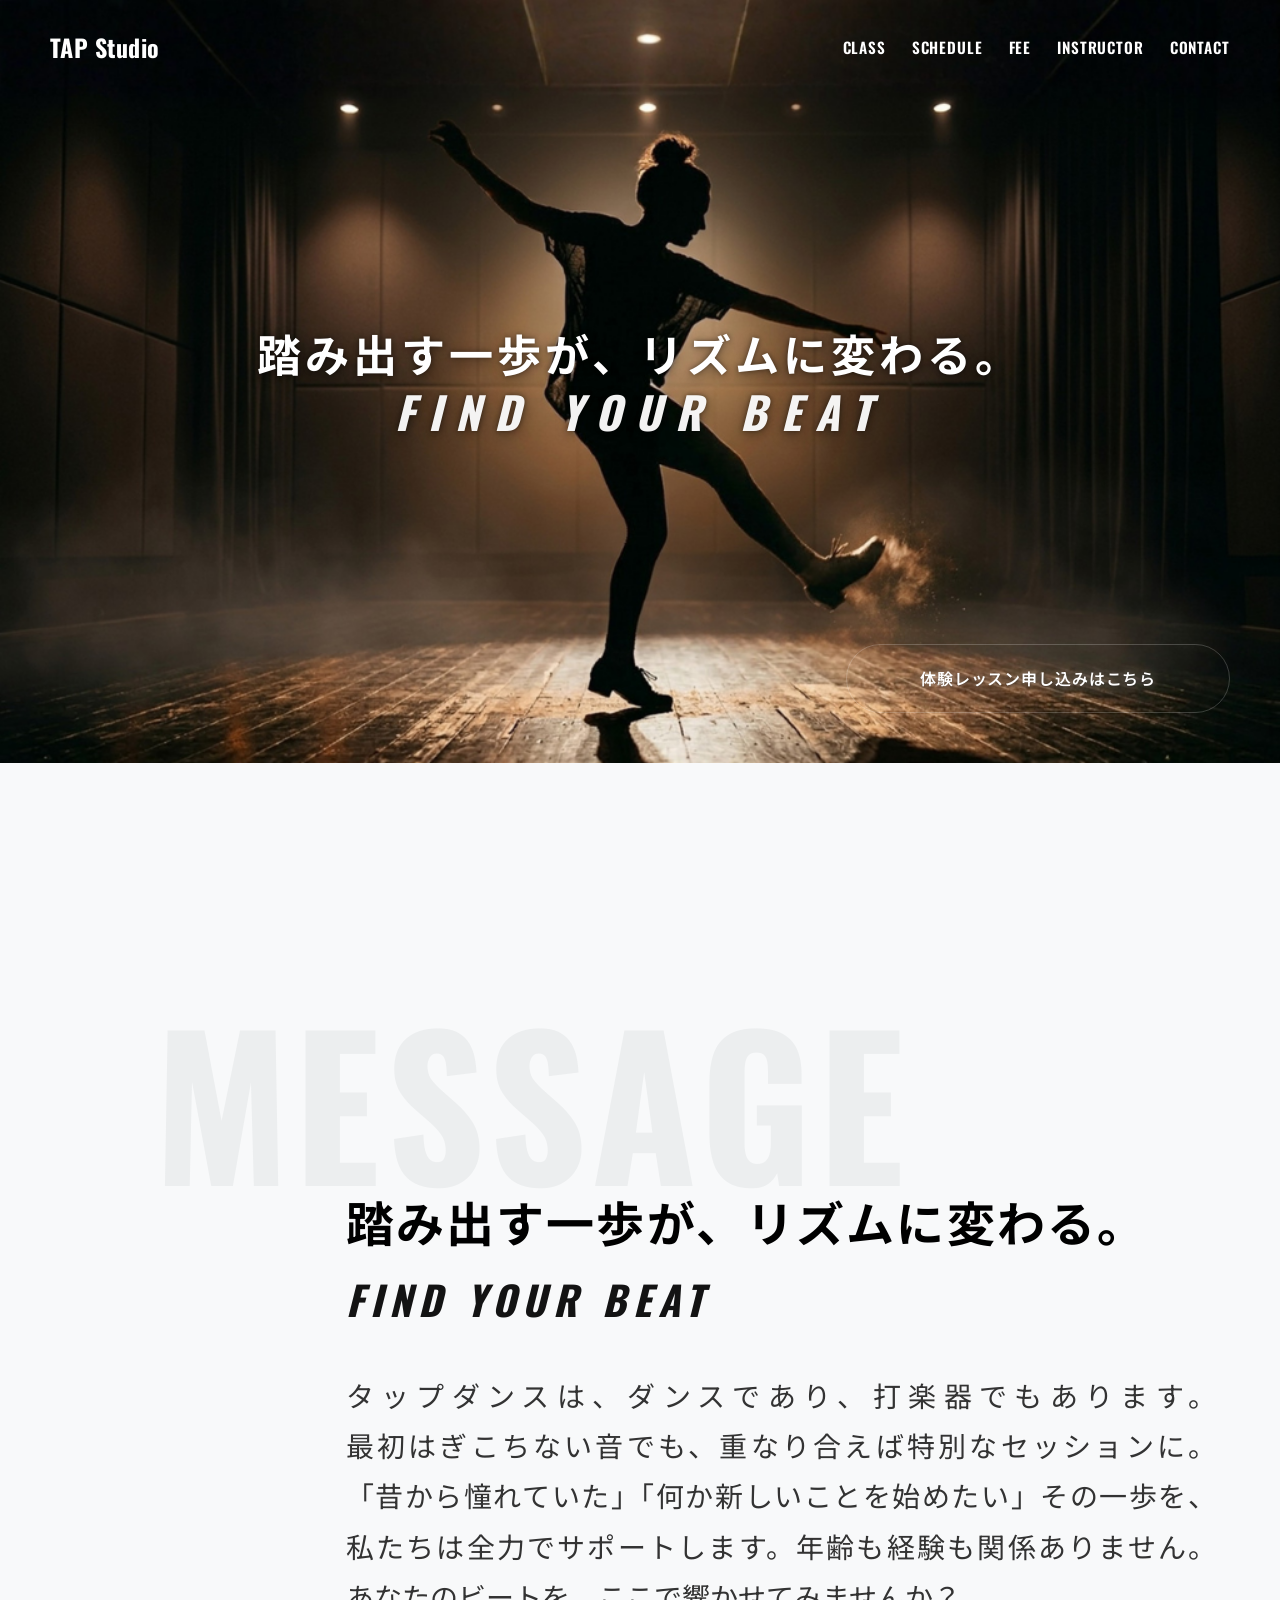
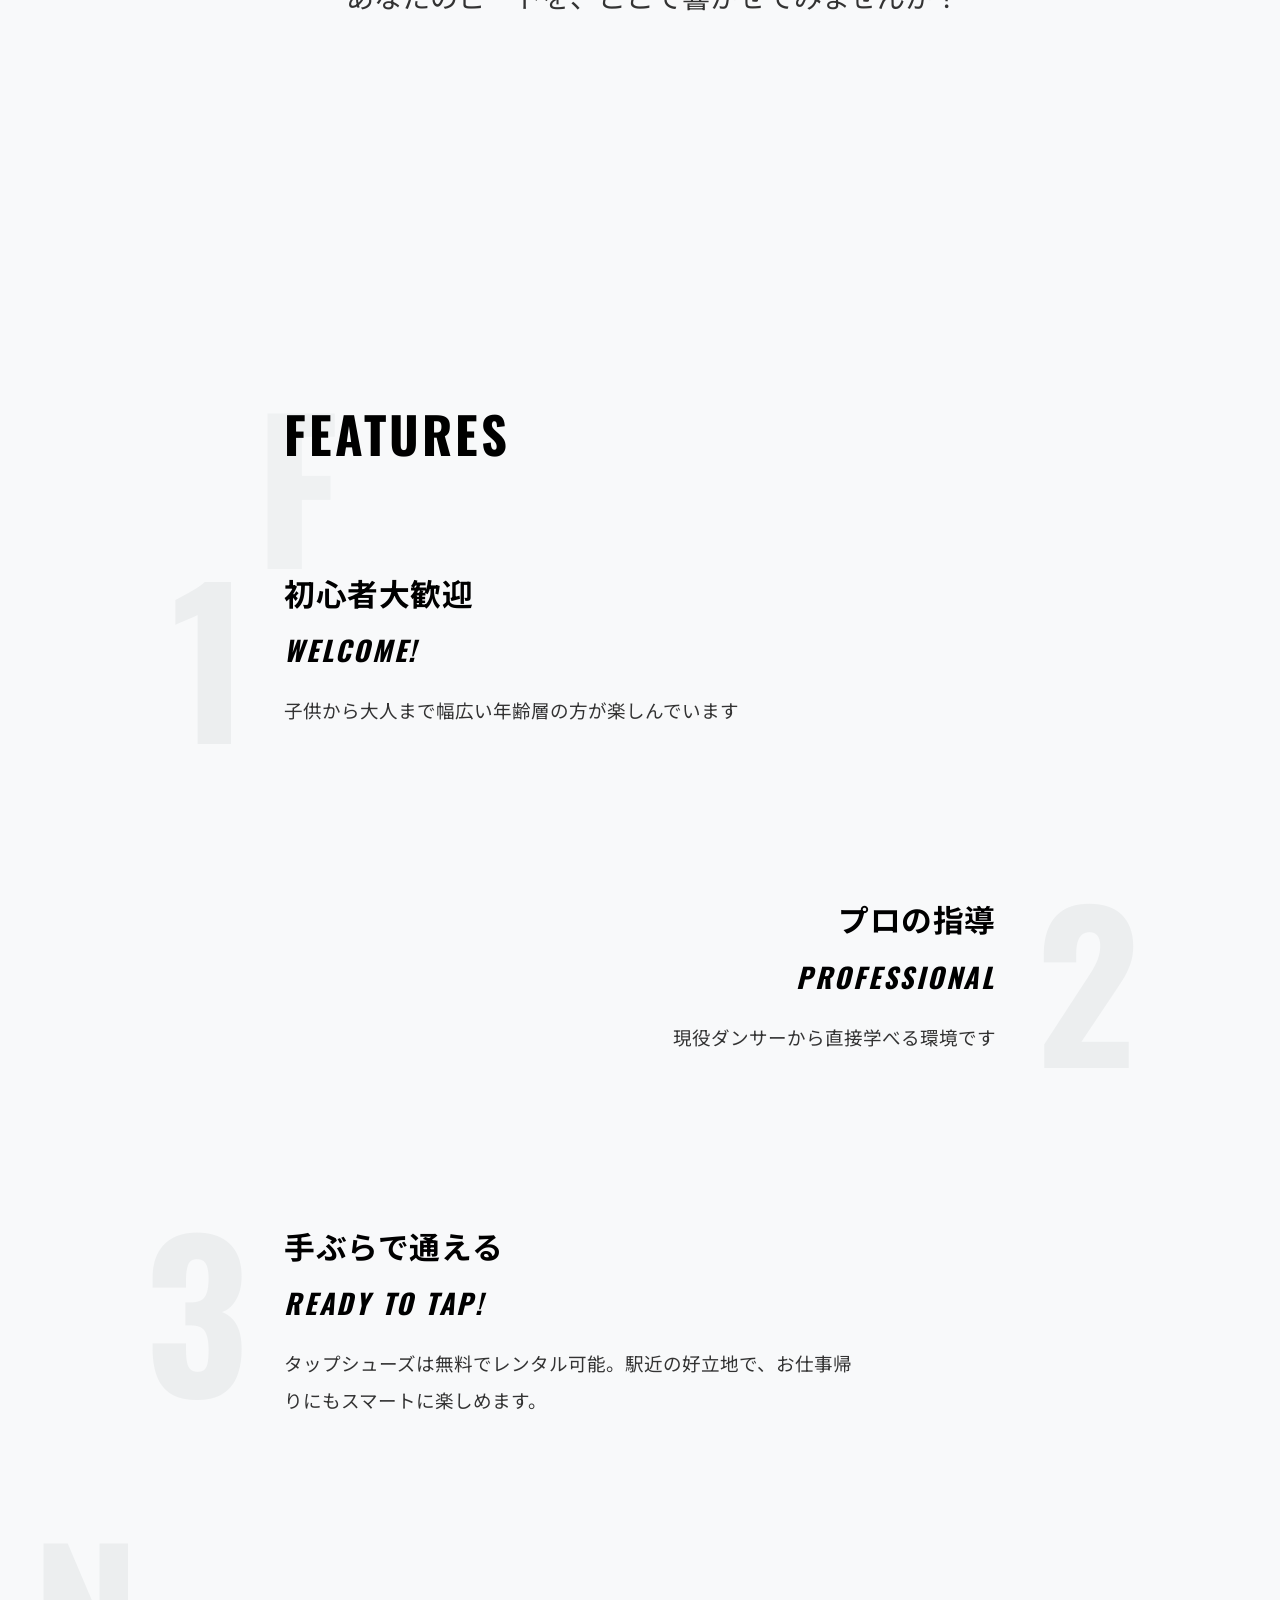
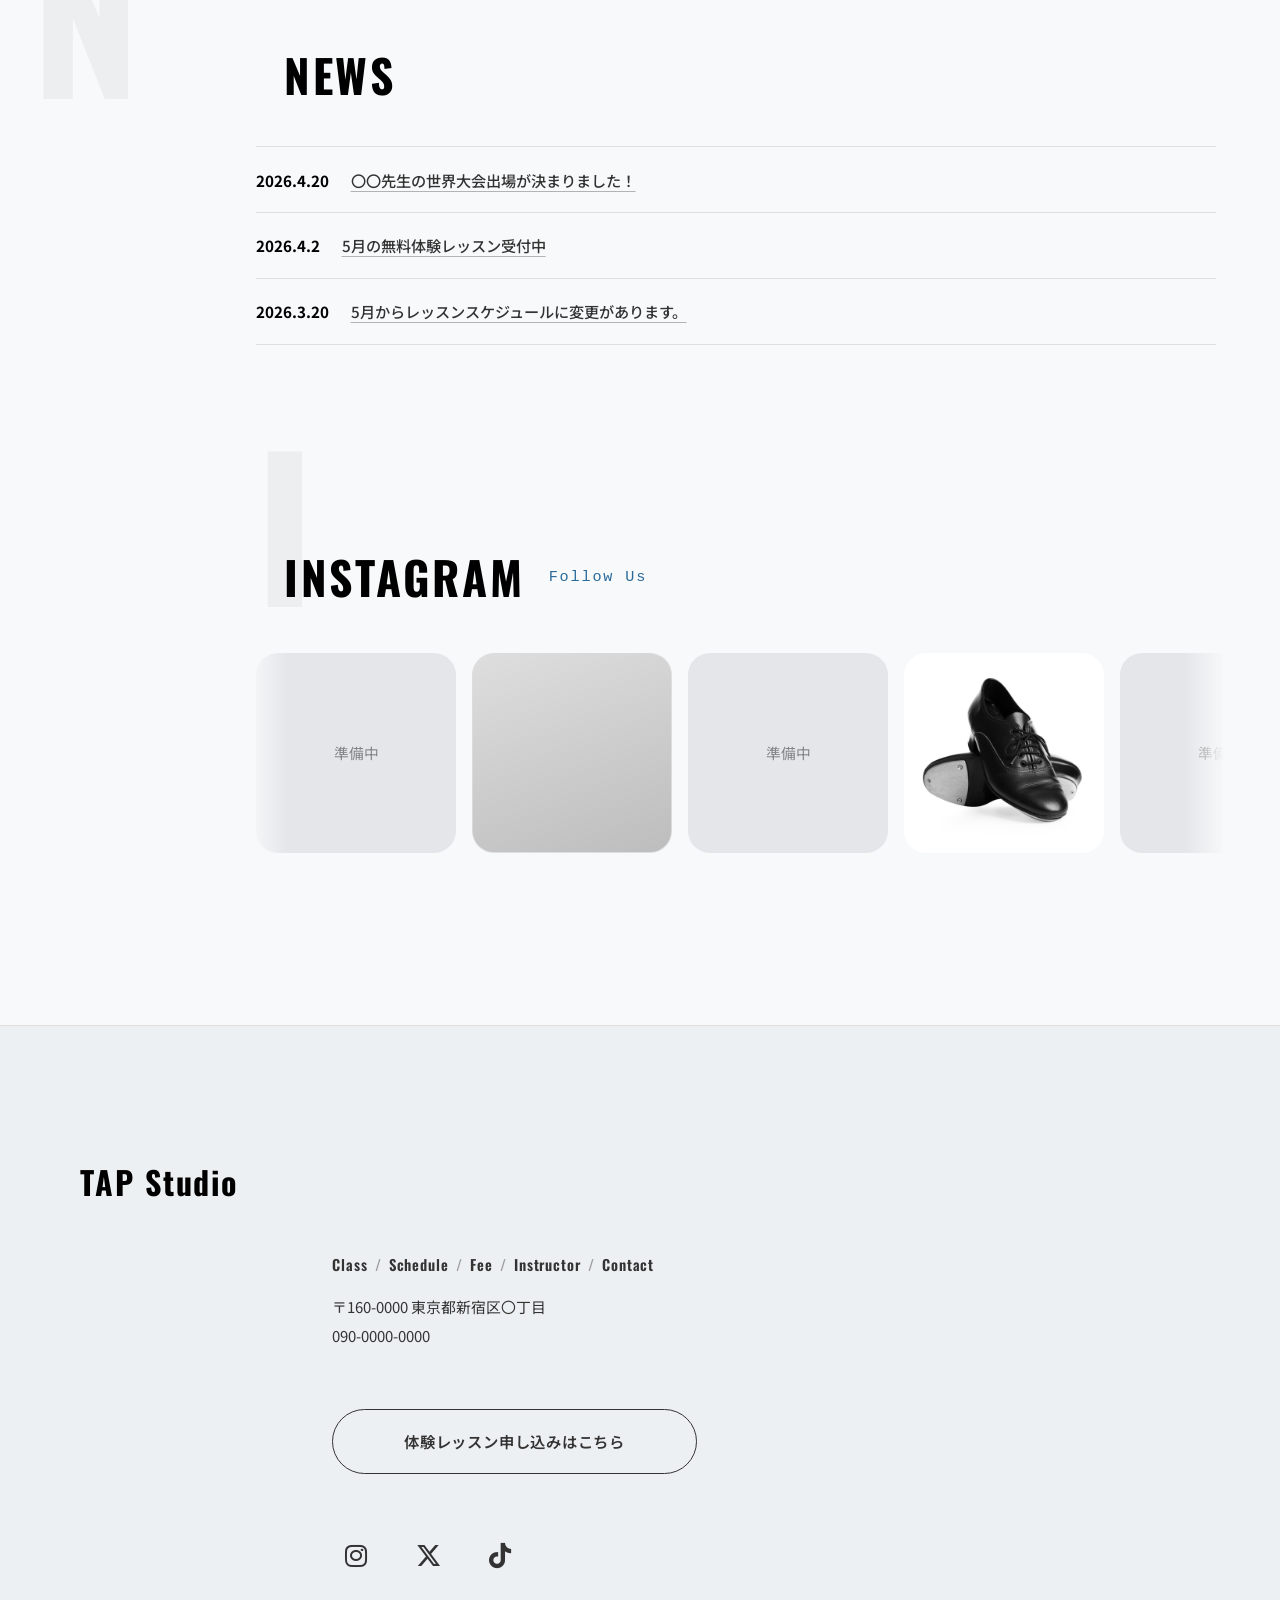
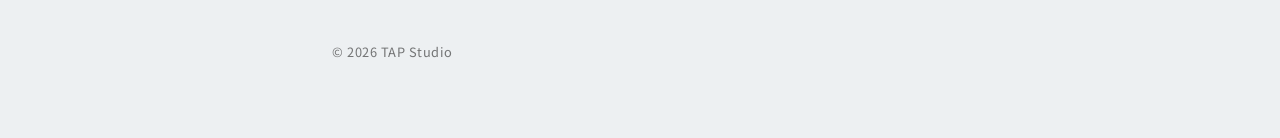
==== commit 59a03f30: "全ページ作成" ====
--- a/index.html
+++ b/index.html
@@ -121,10 +121,10 @@
                         <div class="instagram-marquee" aria-label="Instagram ギャラリー（右から左へスクロール）">
                             <div class="instagram-marquee-inner">
                                 <div class="instagram-track">
-                                    <div class="instagram-cell instagram-cell--placeholder" aria-hidden="true">準備中</div>
-                                    <div class="instagram-cell instagram-cell--photo" role="img" aria-label="タップシューズの写真"></div>
-                                    <div class="instagram-cell instagram-cell--placeholder" aria-hidden="true">準備中</div>
-                                    <div class="instagram-cell instagram-cell--img"><img src="images/instagram1.png" alt="スタジオの様子"></div>
+                                    <a class="instagram-cell instagram-cell--placeholder" href="https://www.instagram.com/" target="_blank" rel="noopener noreferrer">準備中</a>
+                                    <a class="instagram-cell instagram-cell--photo" href="https://www.instagram.com/" target="_blank" rel="noopener noreferrer" role="img" aria-label="タップシューズの写真"></a>
+                                    <a class="instagram-cell instagram-cell--placeholder" href="https://www.instagram.com/" target="_blank" rel="noopener noreferrer">準備中</a>
+                                    <a class="instagram-cell instagram-cell--img" href="https://www.instagram.com/" target="_blank" rel="noopener noreferrer"><img src="images/instagram1.png" alt="スタジオの様子"></a>
                                 </div>
                                 <div class="instagram-track instagram-track--dup" aria-hidden="true">
                                     <div class="instagram-cell instagram-cell--placeholder">準備中</div>
--- a/css/style.css
+++ b/css/style.css
@@ -18,8 +18,9 @@
     --font-jp: "Noto Sans JP", sans-serif;
     --ease-slow: 0.5s ease;
     --ease-fluid: cubic-bezier(0.4, 0, 0.2, 1);
-    /* PCレイアウト：左縦ガイド（モバイルは未使用でも定義のみ） */
+    /* PCレイアウト：左縦ガイド（視覚的に％と vw を一致させ Features の左右対称に使う） */
     --guide-x-pct: 20%;
+    --guide-x-vw: 20vw;
     --guide-gap: clamp(14px, 2.2vw, 28px);
     --message-content-gap: clamp(2rem, 5vw, 4rem);
     --message-base-left: var(--guide-x-pct);
@@ -73,7 +74,7 @@
 
 @media (min-width: 769px) {
     .below-hero-guide {
-        left: var(--guide-x-pct);
+        left: var(--guide-x-vw);
         transform: translateX(-50%) scaleX(0.67);
         transform-origin: center top;
     }
@@ -326,8 +327,11 @@
 .section-inner {
     position: relative;
     z-index: 1;
-    max-width: 760px;
-    margin: 0 auto;
+    max-width: none !important;
+    width: 100% !important;
+    padding-left: 15vw !important;
+    margin-left: 0 !important;
+    margin-right: auto;
 }
 
 .section-inner--wide {
@@ -350,22 +354,23 @@
     }
 
     .section-inner--features {
-        max-width: 1100px;
-        margin-left: auto;
+        max-width: none;
+        margin-left: 0;
         margin-right: auto;
         width: 100%;
+        padding-left: 0 !important;
     }
 
     .section-title--features {
-        margin-left: calc(var(--guide-x-pct) - 0.14em);
+        margin-left: calc(var(--guide-x-vw) - clamp(1.75rem, 6vw, 4rem) + var(--guide-gap));
     }
 }
 
 /* MESSAGE：ヒーロー直下との余白多め／見出しは「MESSAGE」の下側から開始 */
 
 .section-message.section {
-    padding-top: clamp(6.75rem, 15vw, 11.25rem);
-    padding-left: clamp(4rem, 20vw, 25rem);
+    padding-top: clamp(10rem, 15vw, 15rem) !important;
+    padding-left: clamp(2rem, 12vw, 15vw);
     padding-right: 5%;
     position: relative;
 }
@@ -373,16 +378,16 @@
 /* MESSAGE 背後ワード */
 
 .section-bg-word {
-    position: absolute;
-    left: clamp(2rem, 15vw, 20rem);
-    transform: none;
-    top: clamp(2.65rem, 7vw, 4.85rem);
+    position: absolute !important;
+    left: 12vw !important;
+    transform: none !important;
+    top: 15rem !important;
     font-family: var(--font-en);
     font-weight: 700;
     font-size: clamp(4rem, 18vw, 12rem);
     line-height: 1;
     letter-spacing: 0.03em;
-    color: rgba(139, 150, 148, 0.08);
+    color: var(--ghost-muted);
     pointer-events: none;
     z-index: 0;
     white-space: nowrap;
@@ -391,12 +396,12 @@
 /* NEWS / Instagram 背面1文字 */
 
 .section-bg-letter {
-    position: absolute;
-    left: var(--guide-x-pct, 28vw);
+    position: absolute !important;
+    left: 12vw;
     transform: translateX(-0.5rem);
     font-family: var(--font-en);
     font-weight: 700;
-    font-size: clamp(8rem, 20vw, 16rem);
+    font-size: clamp(6rem, 15vw, 12rem) !important;
     line-height: 1;
     color: var(--ghost-muted);
     pointer-events: none;
@@ -416,8 +421,12 @@
 }
 
 .section-bg-letter--features {
-    top: 0.45rem;
-    transform: translateY(-30%) translateX(-14%);
+    /* MESSAGE と同サイズ／色味に近い透かし */
+    font-size: clamp(4rem, 18vw, 12rem) !important;
+    color: rgba(139, 150, 148, 0.08);
+    letter-spacing: 0.03em;
+    top: clamp(12rem, 22vw, 17rem);
+    transform: none;
 }
 
 @media (min-width: 769px) {
@@ -429,14 +438,26 @@
         margin-top: clamp(11rem, 18vw, 15rem);
     }
 
-    /* 透かし「N」「I」「F」をガイド左ゾーンに寄せ、見出しと少し重なる */
-    .section-bg-letter--news,
+    .section-bg-letter--news {
+        left: clamp(0.75rem, 2.6vw, 2rem);
+    }
+
+    /* 「I」はINSTAGRAMの頭文字Iの左側に重なるようガイドラインに配置 */
     .section-bg-letter--insta {
-        left: clamp(0.75rem, 2.6vw, 2rem);
-    }
-
+        left: var(--guide-x-vw);
+    }
+
+    /* 「F」はFeaturesの頭文字Fの左側に重なるようガイドラインに配置 */
     .section-bg-letter--features {
-        left: clamp(0px, calc(var(--guide-x-pct) - 10.75rem), calc(var(--guide-x-pct) - 2.85rem));
+        top: clamp(13.5rem, 21vw, 18.75rem);
+        left: var(--guide-x-vw);
+        transform: none;
+    }
+
+    /* Features・NEWS・INSTAGRAMの黒字タイトルを同一ライン（ガイド右）に揃える */
+    .section-news .section-title,
+    .section-instagram .section-title {
+        margin-left: calc(var(--guide-x-vw) + var(--guide-gap) - clamp(1.75rem, 6vw, 4rem) - 15vw);
     }
 }
 
@@ -461,7 +482,7 @@
     display: block;
     font-family: var(--font-jp);
     font-weight: 700;
-    font-size: clamp(1.22rem, 2.55vw, 1.54rem);
+    font-size: clamp(3rem, 2.55vw, 1.54rem);
     color: var(--text-heading);
     margin-bottom: 0.42rem;
     letter-spacing: 0.045em;
@@ -473,7 +494,7 @@
     font-family: var(--font-en);
     font-weight: 700;
     font-style: italic;
-    font-size: clamp(1.22rem, 2.55vw, 1.54rem);
+    font-size: clamp(2.5rem, 2.55vw, 1.54rem);
     color: var(--text-heading);
     letter-spacing: 0.18em;
     text-transform: uppercase;
@@ -483,13 +504,18 @@
 .message-body {
     position: relative;
     z-index: 1;
+    max-width: 1000px !important;
+    margin-left: 0;
 }
 
 .message-body p {
-    font-size: 0.98rem;
-    line-height: 2.05;
+    font-size: 1.75rem;
+    line-height: 1.8;
     color: var(--text-body);
-    text-align: left;
+    text-align: justify;
+    width: 100%;
+    word-break: keep-all;
+    overflow-wrap: anywhere;
 }
 
 @media (max-width: 768px) {
@@ -519,10 +545,17 @@
 
     /* スマホは従来寄りに透かし位置 */
     .section-bg-letter--news,
-    .section-bg-letter--insta,
-    .section-bg-letter--features {
+    .section-bg-letter--insta {
         left: 0;
         transform: translateY(-14%);
+    }
+
+    .section-bg-letter--features {
+        left: 12px !important;
+        top: clamp(10rem, 24vw, 13rem);
+        transform: translateX(min(38vw, 4.75rem));
+        font-size: clamp(4rem, 18vw, 11rem) !important;
+        color: rgba(139, 150, 148, 0.08);
     }
 }
 
@@ -534,30 +567,36 @@
 
 /* ----- Features ----- */
 
+.section-features.section {
+    padding-top: clamp(10rem, 22vw, 17rem);
+    overflow: visible;
+}
+
 .section-title.section-title--features {
     position: relative;
     z-index: 2;
-    margin-bottom: clamp(2.25rem, 5vw, 3.25rem);
+    margin-bottom: clamp(3.5rem, 8vw, 5.5rem);
+    font-size: clamp(2.35rem, 4.6vw, 3.15rem);
 }
 
 .features-list {
     display: flex;
     flex-direction: column;
-    gap: clamp(3rem, 7vw, 5rem);
+    gap: clamp(3.5rem, 8vw, 6.5rem);
 }
 
 .feature {
     position: relative;
     gap: 0.5rem;
-    min-height: clamp(7.75rem, 18vw, 11rem);
+    min-height: clamp(9.5rem, 22vw, 14rem);
 }
 
 .feature-num {
     position: absolute;
     font-family: var(--font-en);
     font-weight: 700;
-    font-style: italic;
-    font-size: clamp(5rem, 17vw, 10rem);
+    font-style: normal;
+    font-size: clamp(6.5rem, 20vw, 12.5rem);
     line-height: 1;
     color: var(--ghost-muted);
     z-index: 0;
@@ -569,27 +608,37 @@
 }
 
 @media (min-width: 769px) {
-    /* 数字はガイド左、本文はガイド右 */
+    /*
+     * ガイドを viewport と同義の％で参照（コンテナ幅とは一致しないので vw）
+     * 1・3：数字ブロックは「ライン直上」〜ラインギリギリ左で終わる（右揃えでラインへ密着）
+     * 2：左ガイドと対称になり、假想右ガイド（100% − guide）のすぐ右側にグリフがあるイメージ
+     */
+    /* 1・3：数字はガイドラインの左側に右寄せで密着、本文はガイドのすぐ右から */
     .feature--lr .feature-num {
-        top: -0.85rem;
-        left: clamp(0.25rem, 2vw, 1.75rem);
-        width: calc(var(--guide-x-pct) - clamp(22px, 2.6vw, 44px));
+        top: clamp(-0.75rem, -1vw, 0rem);
+        left: 0;
+        width: calc(var(--guide-x-vw) - clamp(1.75rem, 6vw, 4rem));
         text-align: right;
-        padding-right: clamp(10px, 1.8vw, 22px);
+        padding-right: clamp(4px, 0.6vw, 10px);
         box-sizing: border-box;
     }
 
     .feature--lr .feature-body {
-        margin-left: calc(var(--guide-x-pct) + var(--guide-gap));
-        max-width: 32rem;
+        margin-left: calc(var(--guide-x-vw) - clamp(1.75rem, 6vw, 4rem) + var(--guide-gap));
+        max-width: min(38rem, 54vw);
         text-align: left;
     }
 
-    /* 「2」はより右側／「1」「3」の対極：本文ブロックと数字ゾーンを広く離す */
+    .feature--lr .feature-desc {
+        max-width: min(36rem, 52vw);
+    }
+
+    /* 2：左ガイドと対称の右側に配置 */
     .feature--rl .feature-body {
-        margin-left: clamp(14%, 20vw, 22rem);
-        width: calc(var(--guide-x-pct) + clamp(48px, 7vw, 120px));
-        max-width: 22rem;
+        margin-left: auto;
+        margin-right: calc(var(--guide-x-vw) + var(--guide-gap) - clamp(1.75rem, 6vw, 4rem));
+        width: auto;
+        max-width: min(32rem, 48vw);
         text-align: right;
     }
 
@@ -600,16 +649,19 @@
     }
 
     .feature--rl .feature-desc {
-        max-width: 26rem;
-    }
-
+        max-width: min(28rem, 44vw);
+    }
+
+    /* 2の数字：左ガイドと対称の右側ゾーンに配置（左ガイドと同じ幅） */
     .feature--rl .feature-num {
-        top: -0.85rem;
-        left: calc(var(--guide-x-pct) + clamp(92px, 12vw, 180px));
-        right: clamp(2px, 1vw, 12px);
-        width: auto;
+        top: clamp(-0.9rem, -1.35vw, 0rem);
+        left: auto;
+        right: 0;
+        width: calc(var(--guide-x-vw) - clamp(1.75rem, 6vw, 4rem));
         text-align: left;
-        padding-right: clamp(12px, 2vw, 24px);
+        padding-left: clamp(6px, 0.95vw, 14px);
+        padding-right: 0;
+        box-sizing: border-box;
     }
 }
 
@@ -660,27 +712,28 @@
 .feature-title-ja {
     font-family: var(--font-jp);
     font-weight: 700;
-    font-size: 1.22rem;
-    color: var(--text-heading);
-    margin-bottom: 0.35rem;
+    font-size: clamp(1.42rem, 2.85vw, 1.92rem);
+    color: var(--text-heading);
+    margin-bottom: 0.42rem;
+    letter-spacing: 0.02em;
 }
 
 .feature-title-en {
     font-family: var(--font-en);
     font-weight: 700;
     font-style: italic;
-    font-size: clamp(1.05rem, 2.8vw, 1.35rem);
-    color: var(--text-heading);
-    letter-spacing: 0.22em;
+    font-size: clamp(1.28rem, 3.05vw, 1.72rem);
+    color: var(--text-heading);
+    letter-spacing: 0.1em;
     text-transform: uppercase;
-    margin-bottom: 0.85rem;
+    margin-bottom: 1.05rem;
 }
 
 .feature-desc {
-    font-size: 0.96rem;
+    font-size: clamp(1.04rem, 2.05vw, 1.16rem);
     color: var(--text-body);
-    max-width: 28rem;
-    line-height: 1.9;
+    max-width: 32rem;
+    line-height: 2;
 }
 
 /* ----- NEWS ----- */
@@ -732,7 +785,7 @@
 .instagram-head {
     display: flex;
     flex-wrap: wrap;
-    align-items: baseline;
+    align-items: center;
     gap: 0.75rem 1.5rem;
     margin-bottom: 2rem;
 }
@@ -799,6 +852,8 @@
     aspect-ratio: 1;
     border-radius: 22px;
     overflow: hidden;
+    text-decoration: none;
+    cursor: pointer;
 }
 
 .instagram-cell--placeholder {
@@ -828,6 +883,766 @@
         flex-basis: 130px;
         width: 130px;
         border-radius: 18px;
+    }
+}
+
+/* ===== Site Header — Solid variant (non-hero pages) ===== */
+
+.site-header--solid {
+    position: relative;
+    background-color: #1f2427;
+}
+
+/* ===== Page Banner (inner pages) ===== */
+
+.page-banner {
+    position: relative;
+    background-color: #1f2427;
+    padding: clamp(7rem, 16vw, 10.5rem) clamp(1.75rem, 6vw, 4rem) clamp(3rem, 6.5vw, 4.5rem);
+    overflow: hidden;
+}
+
+.page-banner-ghost {
+    position: absolute;
+    font-family: var(--font-en);
+    font-weight: 700;
+    font-size: clamp(9rem, 26vw, 18rem);
+    line-height: 1;
+    color: rgba(255, 255, 255, 0.05);
+    pointer-events: none;
+    z-index: 0;
+    top: 50%;
+    transform: translateY(-50%);
+    left: clamp(0.75rem, 8vw, 3rem);
+}
+
+.page-banner-copy {
+    position: relative;
+    z-index: 1;
+}
+
+@media (min-width: 769px) {
+    .page-banner-ghost {
+        left: var(--guide-x-vw);
+    }
+
+    .page-banner-copy {
+        margin-left: calc(var(--guide-x-pct) + var(--guide-gap));
+    }
+}
+
+.page-banner-label {
+    font-family: var(--font-jp);
+    font-size: 0.85rem;
+    letter-spacing: 0.14em;
+    color: rgba(255, 255, 255, 0.55);
+    margin-bottom: 0.55rem;
+}
+
+.page-banner-title {
+    font-family: var(--font-en);
+    font-weight: 700;
+    font-style: italic;
+    font-size: clamp(3.5rem, 8vw, 5.5rem);
+    color: var(--white);
+    letter-spacing: 0.06em;
+    text-transform: uppercase;
+    line-height: 1;
+}
+
+/* ===== Class Page ===== */
+
+.site-main--class {
+    position: relative;
+}
+
+.site-main-guide-right {
+    display: none;
+}
+
+@media (min-width: 769px) {
+    .site-main-guide-right {
+        display: block;
+        position: absolute;
+        top: 0;
+        bottom: 0;
+        right: var(--guide-x-vw);
+        width: 1px;
+        background-color: var(--line-guide);
+        z-index: 0;
+        pointer-events: none;
+        transform: scaleX(0.67);
+        transform-origin: right top;
+    }
+}
+
+.class-section {
+    position: relative;
+    padding: clamp(4rem, 9vw, 6.5rem) clamp(1.75rem, 6vw, 4rem);
+    overflow: hidden;
+}
+
+.class-ghost {
+    position: absolute;
+    font-family: var(--font-en);
+    font-weight: 700;
+    font-size: clamp(7rem, 20vw, 14rem);
+    line-height: 1;
+    color: var(--ghost-muted);
+    pointer-events: none;
+    z-index: 0;
+    top: 50%;
+    transform: translateY(-45%);
+    white-space: nowrap;
+}
+
+.class-ghost--left {
+    left: clamp(0.5rem, 3vw, 1.5rem);
+}
+
+.class-ghost--right {
+    right: clamp(0.5rem, 3vw, 1.5rem);
+    left: auto;
+}
+
+@media (min-width: 769px) {
+    .class-ghost--left {
+        left: var(--guide-x-vw);
+    }
+
+    .class-ghost--right {
+        right: var(--guide-x-vw);
+        left: auto;
+    }
+}
+
+.class-content {
+    position: relative;
+    z-index: 1;
+    display: flex;
+    align-items: center;
+    gap: clamp(2rem, 5vw, 4rem);
+}
+
+.class-content--lr {
+    flex-direction: row;
+}
+
+.class-content--rl {
+    flex-direction: row-reverse;
+}
+
+@media (min-width: 769px) {
+    .class-content--lr {
+        margin-left: calc(var(--guide-x-vw) - clamp(1.75rem, 6vw, 4rem) + var(--guide-gap));
+    }
+
+    .class-content--rl {
+        margin-right: calc(var(--guide-x-vw) - clamp(1.75rem, 6vw, 4rem) + var(--guide-gap));
+    }
+}
+
+.class-body {
+    flex: 1;
+    min-width: 0;
+}
+
+.class-img-wrap {
+    flex: 0 0 clamp(180px, 36vw, 420px);
+    max-width: clamp(180px, 36vw, 420px);
+}
+
+.class-img-wrap img {
+    display: block;
+    width: 100%;
+    height: auto;
+    border-radius: 12px;
+    object-fit: cover;
+}
+
+.class-name-en {
+    font-family: var(--font-en);
+    font-weight: 700;
+    font-style: italic;
+    font-size: clamp(2rem, 4.5vw, 3rem);
+    color: var(--text-heading);
+    letter-spacing: 0.08em;
+    text-transform: uppercase;
+    line-height: 1;
+    margin-bottom: 0.3rem;
+}
+
+.class-name-ja {
+    font-family: var(--font-jp);
+    font-weight: 700;
+    font-size: clamp(1.2rem, 2.3vw, 1.55rem);
+    color: var(--text-heading);
+    letter-spacing: 0.04em;
+    margin-bottom: 0.75rem;
+    line-height: 1.4;
+}
+
+.class-target {
+    display: inline-block;
+    font-family: var(--font-jp);
+    font-size: 0.88rem;
+    color: rgba(51, 51, 51, 0.6);
+    letter-spacing: 0.06em;
+    margin-bottom: 1.25rem;
+    padding-left: 0.75rem;
+    border-left: 2px solid var(--line-guide);
+}
+
+.class-desc {
+    font-family: var(--font-jp);
+    font-size: clamp(0.9rem, 1.75vw, 1rem);
+    color: var(--text-body);
+    line-height: 2;
+}
+
+.class-desc strong {
+    font-weight: 700;
+    color: var(--text-heading);
+}
+
+.class-section--rl .class-body {
+    text-align: right;
+}
+
+.class-section--rl .class-target {
+    border-left: none;
+    border-right: 2px solid var(--line-guide);
+    padding-left: 0;
+    padding-right: 0.75rem;
+    margin-left: auto;
+    display: block;
+    text-align: right;
+}
+
+@media (max-width: 768px) {
+    .class-content--lr,
+    .class-content--rl {
+        flex-direction: column;
+    }
+
+    .class-img-wrap {
+        flex: none;
+        width: 100%;
+        max-width: 440px;
+        margin: 0 auto;
+    }
+
+    .class-section--rl .class-body {
+        text-align: left;
+    }
+
+    .class-section--rl .class-target {
+        border-left: 2px solid var(--line-guide);
+        border-right: none;
+        padding-left: 0.75rem;
+        padding-right: 0;
+        margin-left: 0;
+        display: inline-block;
+        text-align: left;
+    }
+}
+
+/* ===== Schedule Page ===== */
+
+.schedule-intro {
+    position: relative;
+    padding: clamp(2.5rem, 6vw, 4.5rem) clamp(1.75rem, 6vw, 4rem);
+    overflow: hidden;
+}
+
+.schedule-intro-ghost {
+    position: absolute;
+    font-family: var(--font-en);
+    font-weight: 700;
+    font-size: clamp(6rem, 14vw, 10rem);
+    line-height: 1;
+    color: var(--ghost-muted);
+    pointer-events: none;
+    z-index: 0;
+    top: 50%;
+    transform: translateY(-50%);
+    left: clamp(0.5rem, 3vw, 1.5rem);
+}
+
+.schedule-intro-inner {
+    position: relative;
+    z-index: 1;
+    display: flex;
+    align-items: center;
+    flex-wrap: wrap;
+    gap: clamp(1.5rem, 4vw, 3rem);
+}
+
+@media (min-width: 769px) {
+    .schedule-intro-ghost {
+        left: var(--guide-x-vw);
+    }
+
+    .schedule-intro-inner {
+        margin-left: calc(var(--guide-x-vw) + var(--guide-gap) - clamp(1.75rem, 6vw, 4rem));
+    }
+}
+
+.schedule-page-title {
+    font-family: var(--font-en);
+    font-weight: 700;
+    font-size: clamp(3rem, 7vw, 5rem);
+    color: var(--text-heading);
+    letter-spacing: 0.04em;
+    line-height: 1;
+}
+
+.schedule-info-notes {
+    list-style: none;
+    font-family: var(--font-jp);
+    font-size: clamp(0.85rem, 1.6vw, 0.95rem);
+    color: var(--text-body);
+    line-height: 2.4;
+}
+
+.schedule-info-notes li::before {
+    content: "・";
+}
+
+/* Schedule grid */
+.schedule-section {
+    padding: clamp(1rem, 3vw, 2rem) clamp(1.75rem, 6vw, 4rem) clamp(6rem, 14vw, 10rem);
+}
+
+.schedule-table-wrap {
+    overflow-x: auto;
+    -webkit-overflow-scrolling: touch;
+}
+
+.schedule-table {
+    display: grid;
+    grid-template-columns: clamp(3rem, 6.5vw, 5rem) repeat(6, 1fr);
+    min-width: 520px;
+    width: 100%;
+}
+
+/* Corner cell */
+.sg-corner {
+    /* empty placeholder */
+}
+
+/* Day headers */
+.sg-day-head {
+    font-family: var(--font-en);
+    font-weight: 700;
+    font-size: clamp(1.3rem, 2.6vw, 1.9rem);
+    color: var(--text-heading);
+    letter-spacing: 0.04em;
+    text-align: center;
+    padding-bottom: clamp(0.75rem, 2vw, 1.25rem);
+}
+
+/* Time cells (ghost watermark) */
+.sg-time-cell {
+    position: relative;
+    overflow: visible;
+}
+
+.sg-time-ghost {
+    position: absolute;
+    font-family: var(--font-en);
+    font-weight: 700;
+    font-size: clamp(1.85rem, 3.5vw, 2.75rem);
+    color: var(--ghost-muted);
+    letter-spacing: 0.02em;
+    white-space: nowrap;
+    left: 0;
+    top: 50%;
+    transform: translateY(-50%);
+    pointer-events: none;
+    z-index: 0;
+}
+
+/* Class cells */
+.sg-cell {
+    position: relative;
+    z-index: 1;
+    padding: clamp(1.1rem, 2.8vw, 1.9rem) clamp(0.2rem, 0.8vw, 0.4rem);
+    text-align: center;
+    display: flex;
+    flex-direction: column;
+    align-items: center;
+    justify-content: center;
+    gap: 0.18rem;
+}
+
+.sg-cell b {
+    display: block;
+    font-family: var(--font-en);
+    font-weight: 700;
+    font-size: clamp(0.8rem, 1.55vw, 0.98rem);
+    color: var(--text-heading);
+    letter-spacing: 0.04em;
+    line-height: 1.2;
+}
+
+.sg-cell em {
+    display: block;
+    font-family: var(--font-jp);
+    font-style: normal;
+    font-weight: 400;
+    font-size: clamp(0.68rem, 1.25vw, 0.8rem);
+    color: var(--text-body);
+    letter-spacing: 0.02em;
+}
+
+.sg-cell--empty {
+    /* empty time slot */
+}
+
+/* ===== Fee Page ===== */
+
+/* Fee intro (ghost F + heading) */
+.fee-intro {
+    position: relative;
+    padding: clamp(2.5rem, 6vw, 4.5rem) clamp(1.75rem, 6vw, 4rem);
+    overflow: hidden;
+}
+
+.fee-intro-ghost {
+    position: absolute;
+    font-family: var(--font-en);
+    font-weight: 700;
+    font-size: clamp(6rem, 14vw, 10rem);
+    line-height: 1;
+    color: var(--ghost-muted);
+    pointer-events: none;
+    z-index: 0;
+    top: 50%;
+    transform: translateY(-50%);
+    left: clamp(0.5rem, 3vw, 1.5rem);
+}
+
+.fee-intro-inner {
+    position: relative;
+    z-index: 1;
+}
+
+@media (min-width: 769px) {
+    .fee-intro-ghost {
+        left: var(--guide-x-vw);
+    }
+
+    .fee-intro-inner {
+        margin-left: calc(var(--guide-x-vw) + var(--guide-gap) - clamp(1.75rem, 6vw, 4rem));
+    }
+}
+
+.fee-page-title {
+    font-family: var(--font-en);
+    font-weight: 700;
+    font-size: clamp(3rem, 7vw, 5rem);
+    color: var(--text-heading);
+    letter-spacing: 0.04em;
+    line-height: 1;
+}
+
+/* CAMPAIGN section */
+.fee-campaign {
+    position: relative;
+    padding: clamp(2rem, 5vw, 3.5rem) clamp(1.75rem, 6vw, 4rem);
+    overflow: hidden;
+}
+
+.fee-campaign-ghost {
+    position: absolute;
+    font-family: var(--font-en);
+    font-weight: 700;
+    font-size: clamp(8rem, 20vw, 14rem);
+    line-height: 1;
+    color: var(--ghost-muted);
+    pointer-events: none;
+    z-index: 0;
+    top: 50%;
+    transform: translateY(-50%);
+    left: clamp(-0.5rem, 2vw, 1rem);
+}
+
+.fee-campaign-inner {
+    position: relative;
+    z-index: 1;
+}
+
+@media (min-width: 769px) {
+    .fee-campaign-ghost {
+        left: var(--guide-x-vw);
+    }
+
+    .fee-campaign-inner {
+        margin-left: calc(var(--guide-x-vw) + var(--guide-gap) - clamp(1.75rem, 6vw, 4rem));
+    }
+}
+
+.fee-campaign-header {
+    display: flex;
+    align-items: baseline;
+    flex-wrap: wrap;
+    gap: 0.4rem 1.25rem;
+    margin-bottom: clamp(1rem, 2.5vw, 1.5rem);
+}
+
+.fee-campaign-title {
+    font-family: var(--font-en);
+    font-weight: 700;
+    font-size: clamp(1.5rem, 3.2vw, 2.1rem);
+    color: var(--text-heading);
+    letter-spacing: 0.06em;
+}
+
+.fee-campaign-note {
+    font-family: var(--font-jp);
+    font-weight: 700;
+    font-size: clamp(0.85rem, 1.65vw, 0.96rem);
+    color: var(--text-body);
+}
+
+.fee-campaign-details {
+    display: flex;
+    flex-direction: column;
+    gap: clamp(0.6rem, 1.5vw, 1rem);
+}
+
+.fee-campaign-row {
+    display: flex;
+    align-items: flex-start;
+    gap: 0.75rem 1.25rem;
+    flex-wrap: wrap;
+}
+
+.fee-campaign-row dt {
+    font-family: var(--font-jp);
+    font-weight: 700;
+    font-size: clamp(0.88rem, 1.65vw, 0.96rem);
+    color: var(--text-body);
+    white-space: nowrap;
+    padding-top: 0.05rem;
+    min-width: 5.5em;
+}
+
+.fee-campaign-row dd {
+    font-family: var(--font-jp);
+    font-weight: 700;
+    font-size: clamp(0.88rem, 1.65vw, 0.96rem);
+    color: var(--text-body);
+    line-height: 1.85;
+}
+
+.fee-campaign-conds {
+    list-style: none;
+    margin-top: 0.35rem;
+}
+
+.fee-campaign-conds li::before {
+    content: "・";
+}
+
+/* Fee pricing items */
+.fee-pricing {
+    padding: 0 clamp(1.75rem, 6vw, 4rem) clamp(7rem, 16vw, 11rem);
+}
+
+.fee-item {
+    position: relative;
+    padding: clamp(2rem, 5vw, 3.5rem) 0;
+    overflow: hidden;
+}
+
+/* Divider: horizontal line extending from the left guide */
+.fee-item::before {
+    content: '';
+    position: absolute;
+    top: 0;
+    left: 0;
+    right: 0;
+    height: 1px;
+    background-color: var(--line-guide);
+}
+
+@media (min-width: 769px) {
+    .fee-item::before {
+        left: calc(var(--guide-x-vw) - clamp(1.75rem, 6vw, 4rem));
+    }
+}
+
+/* Ghost numbers (01–05) */
+.fee-item-num {
+    position: absolute;
+    font-family: var(--font-en);
+    font-weight: 700;
+    font-size: clamp(5rem, 13vw, 9.5rem);
+    line-height: 1;
+    color: var(--ghost-muted);
+    pointer-events: none;
+    z-index: 0;
+    top: 50%;
+    transform: translateY(-50%);
+    left: 0;
+}
+
+@media (min-width: 769px) {
+    /* text-only items: ghost fills the space left of the guide */
+    .fee-item--text .fee-item-num {
+        width: calc(var(--guide-x-vw) - clamp(1.75rem, 6vw, 4rem));
+        text-align: right;
+        padding-right: clamp(4px, 0.6vw, 8px);
+        box-sizing: border-box;
+    }
+
+    /* image items: ghost is smaller, behind the text block */
+    .fee-item--img-right .fee-item-num {
+        font-size: clamp(3rem, 7vw, 5.5rem);
+        left: 0;
+    }
+}
+
+/* Text-only fee items (01, 03) */
+.fee-item--text .fee-item-body {
+    position: relative;
+    z-index: 1;
+}
+
+@media (min-width: 769px) {
+    .fee-item--text .fee-item-body {
+        margin-left: calc(var(--guide-x-vw) - clamp(1.75rem, 6vw, 4rem) + var(--guide-gap));
+    }
+}
+
+/* Image fee items (02, 04) */
+.fee-item--img-right {
+    display: flex;
+    align-items: center;
+    gap: clamp(1.5rem, 4vw, 3rem);
+}
+
+.fee-item--img-right .fee-item-body {
+    flex: 1;
+    position: relative;
+    z-index: 1;
+}
+
+.fee-item-img {
+    flex: 0 0 clamp(110px, 20vw, 200px);
+    position: relative;
+    z-index: 1;
+}
+
+.fee-item-img img {
+    display: block;
+    width: 100%;
+    height: auto;
+    object-fit: cover;
+    border-radius: 6px;
+}
+
+/* Shared body styles */
+.fee-item-title {
+    font-family: var(--font-en);
+    font-weight: 700;
+    font-size: clamp(1.2rem, 2.6vw, 1.75rem);
+    color: var(--text-heading);
+    letter-spacing: 0.05em;
+    text-transform: uppercase;
+    margin-bottom: 0.4rem;
+    line-height: 1.2;
+}
+
+.fee-item-price {
+    font-family: var(--font-jp);
+    font-weight: 700;
+    font-size: clamp(0.92rem, 1.8vw, 1.05rem);
+    color: var(--text-body);
+    margin-bottom: 0.55rem;
+}
+
+.fee-tiers {
+    margin-bottom: 0.75rem;
+    display: flex;
+    flex-direction: column;
+    gap: 0.1rem;
+}
+
+.fee-tier-row {
+    display: flex;
+    align-items: baseline;
+    gap: 0.6rem;
+}
+
+.fee-tier-price {
+    font-family: var(--font-jp);
+    font-weight: 700;
+    font-size: clamp(0.9rem, 1.75vw, 1.02rem);
+    color: var(--text-body);
+}
+
+.fee-tier-freq {
+    font-family: var(--font-jp);
+    font-size: clamp(0.82rem, 1.55vw, 0.92rem);
+    color: var(--text-body);
+}
+
+.fee-item-desc {
+    font-family: var(--font-jp);
+    font-size: clamp(0.88rem, 1.7vw, 0.98rem);
+    color: var(--text-body);
+    line-height: 1.9;
+}
+
+/* Registration fee (05) */
+.fee-item--registration {
+    padding-top: clamp(2.5rem, 6vw, 4rem);
+    padding-bottom: clamp(2.5rem, 6vw, 4rem);
+}
+
+.fee-item-num--large {
+    font-size: clamp(7rem, 18vw, 13rem) !important;
+}
+
+.fee-item-body--registration {
+    position: relative;
+    z-index: 1;
+}
+
+@media (min-width: 769px) {
+    .fee-item-body--registration {
+        margin-left: calc(var(--guide-x-vw) - clamp(1.75rem, 6vw, 4rem) + var(--guide-gap));
+    }
+}
+
+.fee-registration-label {
+    font-family: var(--font-jp);
+    font-weight: 700;
+    font-size: clamp(1rem, 2.2vw, 1.35rem);
+    color: var(--text-body);
+    margin-bottom: 0.4rem;
+}
+
+.fee-registration-price {
+    font-family: var(--font-jp);
+    font-weight: 700;
+    font-size: clamp(1.85rem, 4.5vw, 3rem);
+    color: var(--text-heading);
+    letter-spacing: 0.08em;
+}
+
+/* Mobile adjustments */
+@media (max-width: 768px) {
+    .fee-item--img-right {
+        flex-wrap: wrap;
+    }
+
+    .fee-item-img {
+        flex: none;
+        width: clamp(110px, 32vw, 160px);
     }
 }
 
@@ -923,23 +1738,21 @@
     letter-spacing: 0.05em;
     box-shadow: none;
     transition:
-        padding 0.55s var(--ease-fluid),
-        background-color 0.55s var(--ease-fluid),
-        color 0.55s var(--ease-fluid),
-        border-color 0.55s var(--ease-fluid),
-        box-shadow 0.55s var(--ease-fluid),
-        letter-spacing 0.55s var(--ease-fluid),
-        font-weight 0.55s var(--ease-fluid);
+        background-color 0.5s ease,
+        border-color 0.5s ease,
+        color 0.5s ease,
+        box-shadow 0.5s ease,
+        transform 0.5s ease;
 }
 
 .footer-cta:hover {
-    padding: clamp(1.06rem, 2.75vw, 1.45rem) clamp(2.65rem, 7.5vw, 4.85rem);
-    border-color: rgba(0, 0, 0, 0.28);
-    color: #000000;
-    font-weight: 700;
-    letter-spacing: 0.09em;
-    background-color: rgba(255, 255, 255, 0.98);
-    box-shadow: 0 5px 22px rgba(0, 0, 0, 0.08);
+    background-color: #ffffff;
+    border-color: #cccccc;
+    color: #555555;
+    box-shadow:
+        0 6px 20px rgba(0, 0, 0, 0.10),
+        0 2px 8px rgba(0, 0, 0, 0.06);
+    transform: translateY(-2px);
 }
 
 .footer-social {
@@ -1033,8 +1846,391 @@
         padding: clamp(0.92rem, 3vw, 1.12rem) clamp(1.45rem, 5.5vw, 2.75rem);
         font-size: clamp(0.62rem, 2.85vw, 0.76rem);
     }
-
-    .footer-cta:hover {
-        padding: clamp(0.98rem, 3.1vw, 1.18rem) clamp(1.75rem, 6.25vw, 3.1rem);
-    }
-}
+}
+
+/* ============================================================
+   Instructor page
+   ============================================================ */
+
+.instructor-intro {
+    position: relative;
+    padding: clamp(2.5rem, 6vw, 4.5rem) clamp(1.75rem, 6vw, 4rem);
+    overflow: hidden;
+}
+
+.instructor-intro-ghost {
+    position: absolute;
+    font-family: var(--font-en);
+    font-weight: 700;
+    font-size: clamp(6rem, 14vw, 10rem);
+    color: var(--ghost-muted);
+    top: 50%;
+    transform: translateY(-50%);
+    left: clamp(0.5rem, 3vw, 1.5rem);
+    pointer-events: none;
+    z-index: 0;
+    line-height: 1;
+}
+
+.instructor-intro-inner {
+    position: relative;
+    z-index: 1;
+}
+
+.instructor-page-title {
+    font-family: var(--font-en);
+    font-weight: 700;
+    font-size: clamp(3rem, 7vw, 5.5rem);
+    color: var(--text-heading);
+    letter-spacing: 0.04em;
+    line-height: 1;
+    margin-bottom: 0.4rem;
+}
+
+.instructor-page-sub {
+    font-family: var(--font-en);
+    font-weight: 500;
+    font-style: italic;
+    font-size: clamp(1rem, 2vw, 1.35rem);
+    color: var(--text-body);
+    letter-spacing: 0.08em;
+}
+
+.instructor-section {
+    position: relative;
+    padding: clamp(3rem, 7vw, 5.5rem) clamp(1.75rem, 6vw, 4rem);
+    overflow: hidden;
+}
+
+.instructor-section::before {
+    content: '';
+    position: absolute;
+    top: 0;
+    left: 0;
+    right: 0;
+    height: 1px;
+    background-color: var(--line-guide);
+}
+
+.instructor-name-block {
+    margin-bottom: clamp(1.5rem, 3.5vw, 2.5rem);
+}
+
+.instructor-ghost-name {
+    display: block;
+    font-family: var(--font-en);
+    font-weight: 700;
+    font-style: italic;
+    font-size: clamp(2rem, 5.5vw, 4rem);
+    color: var(--ghost-muted);
+    margin-bottom: -0.4em;
+    pointer-events: none;
+    line-height: 1;
+}
+
+.instructor-section--lr .instructor-ghost-name {
+    text-align: left;
+}
+
+.instructor-section--rl .instructor-ghost-name {
+    text-align: right;
+}
+
+.ghost-fn {
+    font-size: 0.55em;
+    vertical-align: baseline;
+}
+
+.instructor-name-ja {
+    display: block;
+    font-family: var(--font-jp);
+    font-weight: 700;
+    font-size: clamp(1.6rem, 3.2vw, 2.25rem);
+    color: var(--text-heading);
+    letter-spacing: 0.15em;
+    text-align: center;
+    position: relative;
+    z-index: 1;
+}
+
+.instructor-content {
+    display: flex;
+    align-items: flex-start;
+    gap: clamp(1.5rem, 4vw, 3rem);
+    flex-direction: column;
+}
+
+.instructor-img {
+    width: 100%;
+    max-width: 420px;
+}
+
+.instructor-img img {
+    display: block;
+    width: 100%;
+    height: auto;
+    border-radius: 8px;
+}
+
+.instructor-bio {
+    flex: 1;
+    display: flex;
+    flex-direction: column;
+    gap: clamp(1.25rem, 3vw, 2rem);
+}
+
+.instructor-block-title {
+    font-family: var(--font-jp);
+    font-weight: 700;
+    font-size: clamp(0.82rem, 1.5vw, 0.9rem);
+    color: var(--text-heading);
+    letter-spacing: 0.12em;
+    margin-bottom: 0.65rem;
+    border-left: 2px solid var(--line-guide);
+    padding-left: 0.75rem;
+}
+
+.instructor-bio-text {
+    font-family: var(--font-jp);
+    font-size: clamp(0.88rem, 1.65vw, 0.96rem);
+    color: var(--text-body);
+    line-height: 2;
+}
+
+@media (min-width: 769px) {
+    .instructor-intro-ghost {
+        left: var(--guide-x-vw);
+    }
+
+    .instructor-intro-inner {
+        margin-left: calc(var(--guide-x-vw) + var(--guide-gap) - clamp(1.75rem, 6vw, 4rem));
+    }
+
+    .instructor-section::before {
+        left: calc(var(--guide-x-vw) - clamp(1.75rem, 6vw, 4rem));
+    }
+
+    .instructor-section--lr .instructor-name-block,
+    .instructor-section--lr .instructor-content {
+        margin-left: calc(var(--guide-x-vw) - clamp(1.75rem, 6vw, 4rem));
+    }
+
+    .instructor-section--rl .instructor-name-block,
+    .instructor-section--rl .instructor-content {
+        margin-right: calc(var(--guide-x-vw) - clamp(1.75rem, 6vw, 4rem));
+    }
+
+    .instructor-content {
+        flex-direction: row;
+    }
+
+    .instructor-section--rl .instructor-content {
+        flex-direction: row-reverse;
+    }
+
+    .instructor-img {
+        flex: 0 0 clamp(150px, 28vw, 360px);
+        width: auto;
+        max-width: none;
+    }
+}
+
+/* ============================================================
+   Contact page
+   ============================================================ */
+
+.contact-intro {
+    position: relative;
+    padding: clamp(2.5rem, 6vw, 4.5rem) clamp(1.75rem, 6vw, 4rem) clamp(2rem, 5vw, 3.5rem);
+    overflow: hidden;
+}
+
+.contact-intro-ghost {
+    position: absolute;
+    font-family: var(--font-en);
+    font-weight: 700;
+    font-size: clamp(6rem, 14vw, 10rem);
+    color: var(--ghost-muted);
+    top: 50%;
+    transform: translateY(-50%);
+    left: clamp(0.5rem, 3vw, 1.5rem);
+    pointer-events: none;
+    z-index: 0;
+    line-height: 1;
+}
+
+.contact-intro-inner {
+    position: relative;
+    z-index: 1;
+}
+
+.contact-title-row {
+    display: flex;
+    align-items: baseline;
+    gap: clamp(0.75rem, 2vw, 1.5rem);
+    flex-wrap: wrap;
+}
+
+.contact-page-title {
+    font-family: var(--font-en);
+    font-weight: 700;
+    font-size: clamp(3rem, 7vw, 5.5rem);
+    color: var(--text-heading);
+    letter-spacing: 0.04em;
+    line-height: 1;
+}
+
+.contact-page-sub {
+    font-family: var(--font-jp);
+    font-weight: 500;
+    font-size: clamp(1rem, 2vw, 1.35rem);
+    color: var(--text-heading);
+    letter-spacing: 0.06em;
+}
+
+.contact-section {
+    position: relative;
+    padding: clamp(2.5rem, 6vw, 4rem) clamp(1.75rem, 6vw, 4rem);
+}
+
+.contact-section:last-of-type {
+    padding-bottom: clamp(5rem, 12vw, 8rem);
+}
+
+.contact-section::before {
+    content: '';
+    position: absolute;
+    top: 0;
+    left: 0;
+    right: 0;
+    height: 1px;
+    background-color: var(--line-guide);
+}
+
+.contact-section-title {
+    font-family: var(--font-jp);
+    font-weight: 700;
+    font-size: clamp(1rem, 2.2vw, 1.15rem);
+    color: var(--text-heading);
+    letter-spacing: 0.08em;
+    margin-bottom: clamp(1.5rem, 4vw, 2.5rem);
+}
+
+.contact-form {
+    display: flex;
+    flex-direction: column;
+    gap: clamp(1.25rem, 3vw, 1.75rem);
+    max-width: 640px;
+}
+
+.form-field {
+    display: flex;
+    flex-direction: column;
+    gap: 0.4rem;
+}
+
+.form-label {
+    display: flex;
+    align-items: baseline;
+    flex-wrap: wrap;
+    gap: 0.3em;
+    font-size: clamp(0.78rem, 1.4vw, 0.875rem);
+    color: var(--text-heading);
+    cursor: pointer;
+}
+
+.form-label-en {
+    font-family: var(--font-en);
+    font-weight: 600;
+    letter-spacing: 0.05em;
+}
+
+.form-label-sep {
+    color: #bbb;
+    font-family: var(--font-en);
+}
+
+.form-label-ja {
+    font-family: var(--font-jp);
+}
+
+.form-label-req {
+    color: var(--text-body);
+    font-size: 0.9em;
+}
+
+.form-input,
+.form-textarea {
+    width: 100%;
+    font-family: var(--font-jp);
+    font-size: clamp(0.875rem, 1.6vw, 1rem);
+    color: var(--text-heading);
+    background-color: var(--white);
+    border: 1px solid #c8cacc;
+    border-radius: 3px;
+    padding: 0.55rem 0.75rem;
+    outline: none;
+    transition: border-color 0.2s;
+    -webkit-appearance: none;
+    appearance: none;
+}
+
+.form-input:focus,
+.form-textarea:focus {
+    border-color: #888;
+}
+
+.form-textarea {
+    resize: vertical;
+    min-height: 140px;
+    line-height: 1.8;
+}
+
+.form-submit {
+    padding-top: clamp(0.75rem, 2vw, 1.25rem);
+    display: flex;
+    justify-content: center;
+}
+
+.contact-send-btn {
+    font-family: var(--font-en);
+    font-weight: 700;
+    font-size: clamp(0.95rem, 1.8vw, 1.1rem);
+    letter-spacing: 0.22em;
+    color: var(--text-heading);
+    background-color: transparent;
+    border: 1.5px solid #aaa;
+    border-radius: 999px;
+    padding: clamp(0.75rem, 2vw, 1rem) clamp(2.75rem, 7vw, 5rem);
+    cursor: pointer;
+    transition: border-color 0.2s, box-shadow 0.12s, transform 0.1s;
+}
+
+.contact-send-btn:hover {
+    border-color: #666;
+}
+
+.contact-send-btn:active {
+    transform: translateY(2px);
+    box-shadow: inset 0 3px 7px rgba(0, 0, 0, 0.2);
+    border-color: #444;
+}
+
+@media (min-width: 769px) {
+    .contact-intro-ghost {
+        left: var(--guide-x-vw);
+    }
+
+    .contact-intro-inner {
+        margin-left: calc(var(--guide-x-vw) + var(--guide-gap) - clamp(1.75rem, 6vw, 4rem));
+    }
+
+    .contact-section::before {
+        left: calc(var(--guide-x-vw) - clamp(1.75rem, 6vw, 4rem));
+    }
+
+    .contact-section-title,
+    .contact-form {
+        margin-left: calc(var(--guide-x-vw) - clamp(1.75rem, 6vw, 4rem));
+    }
+}
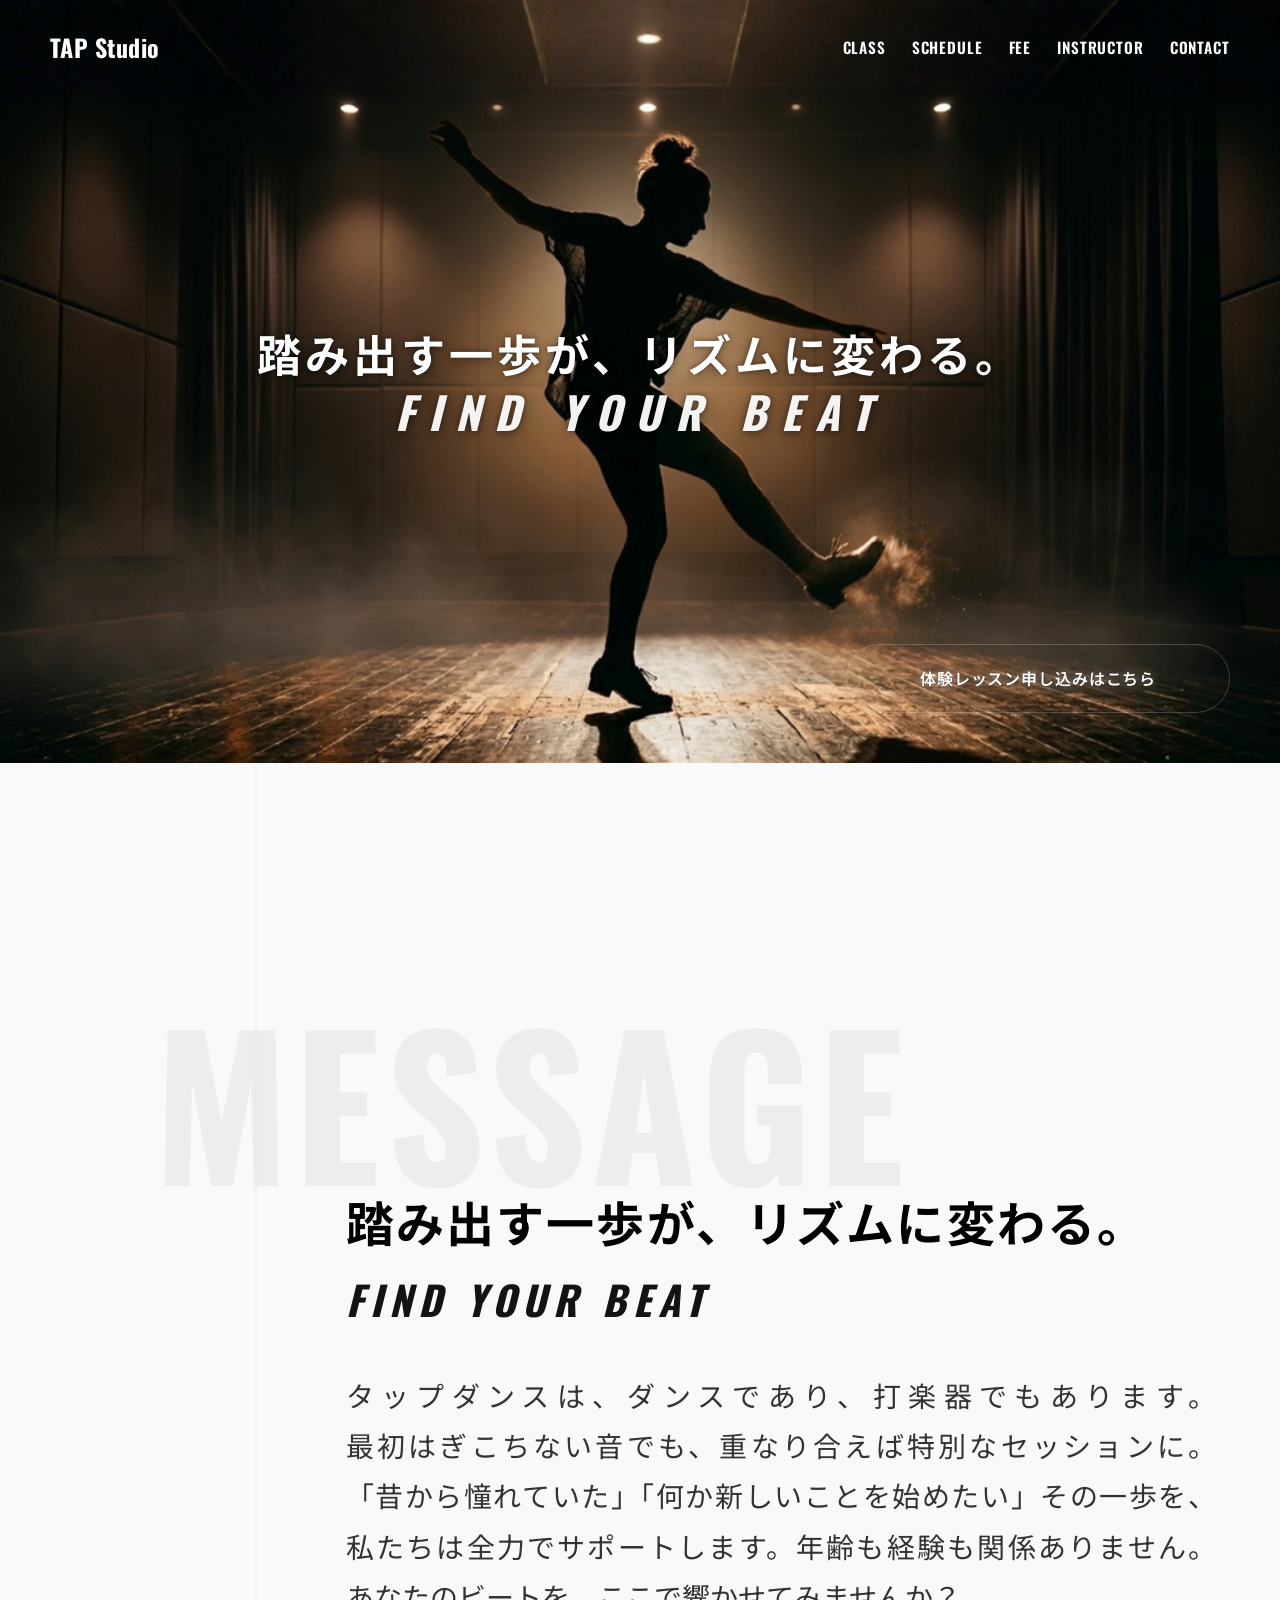
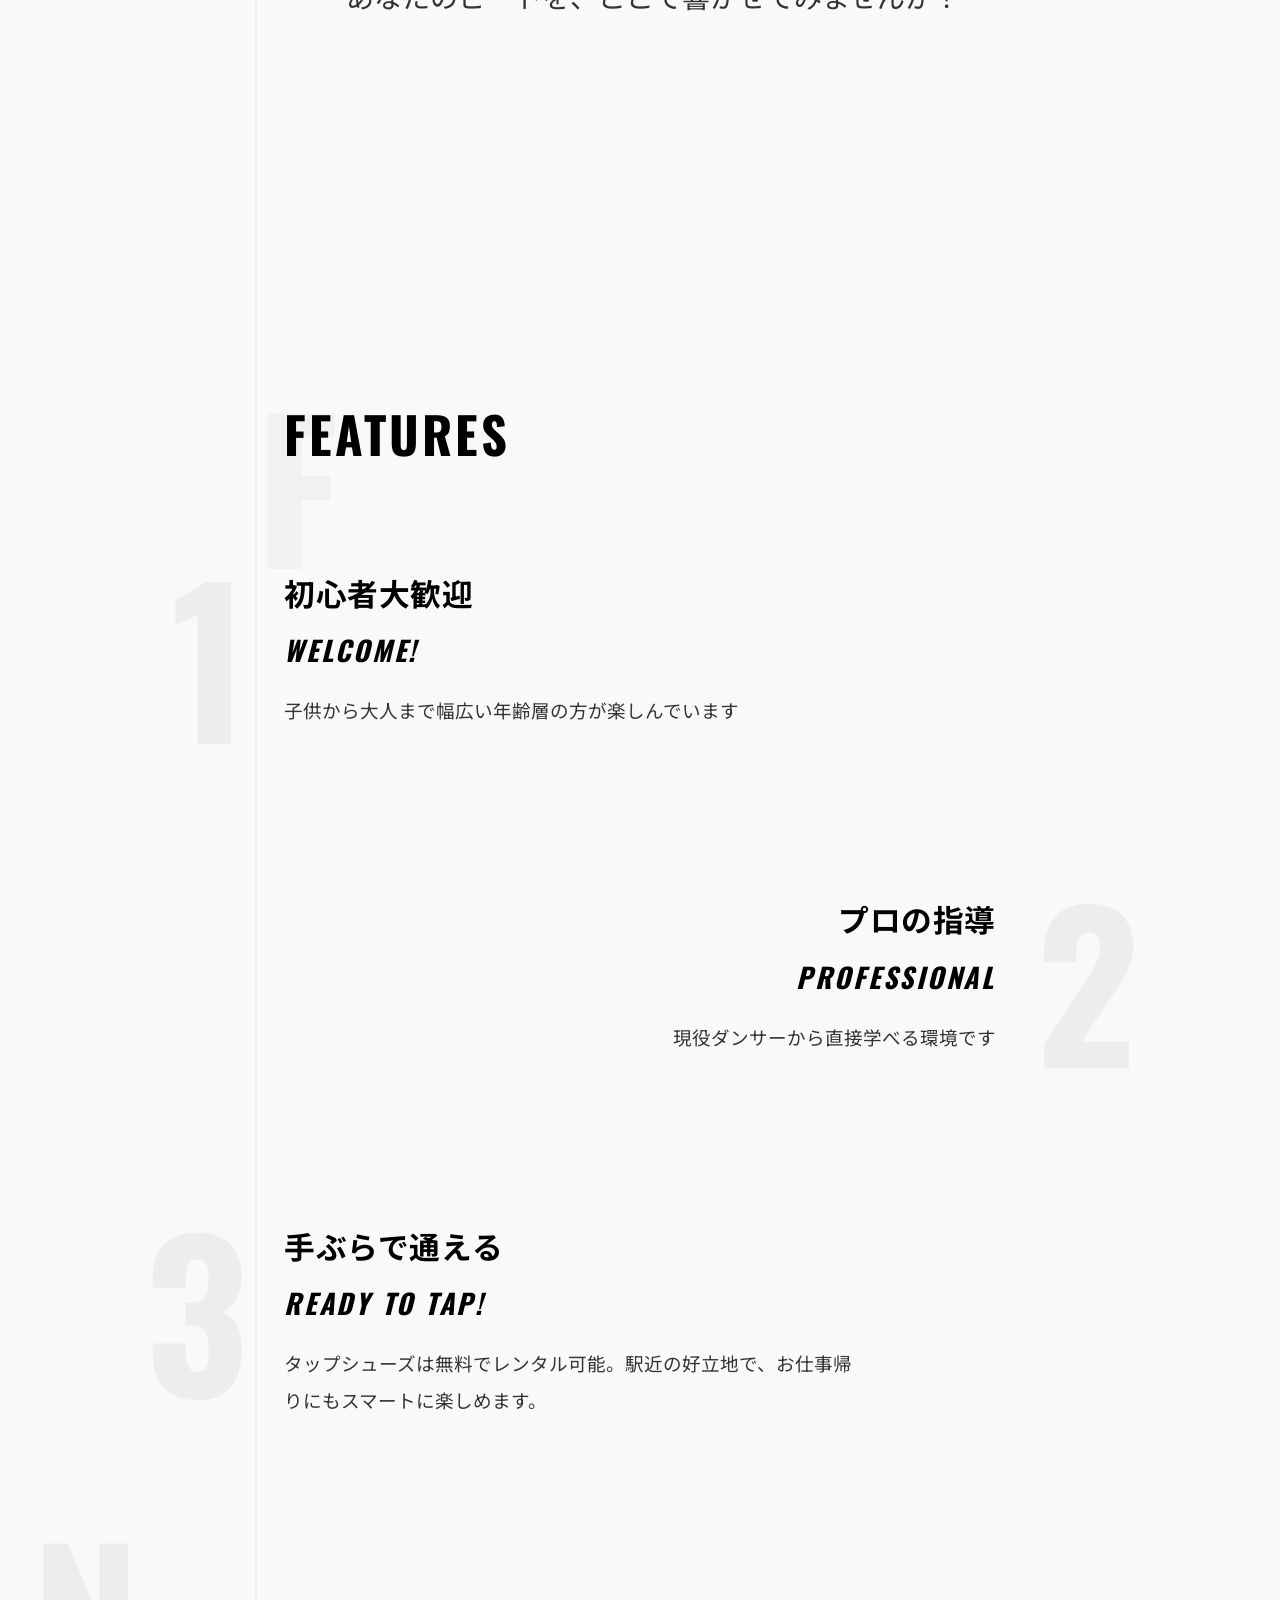
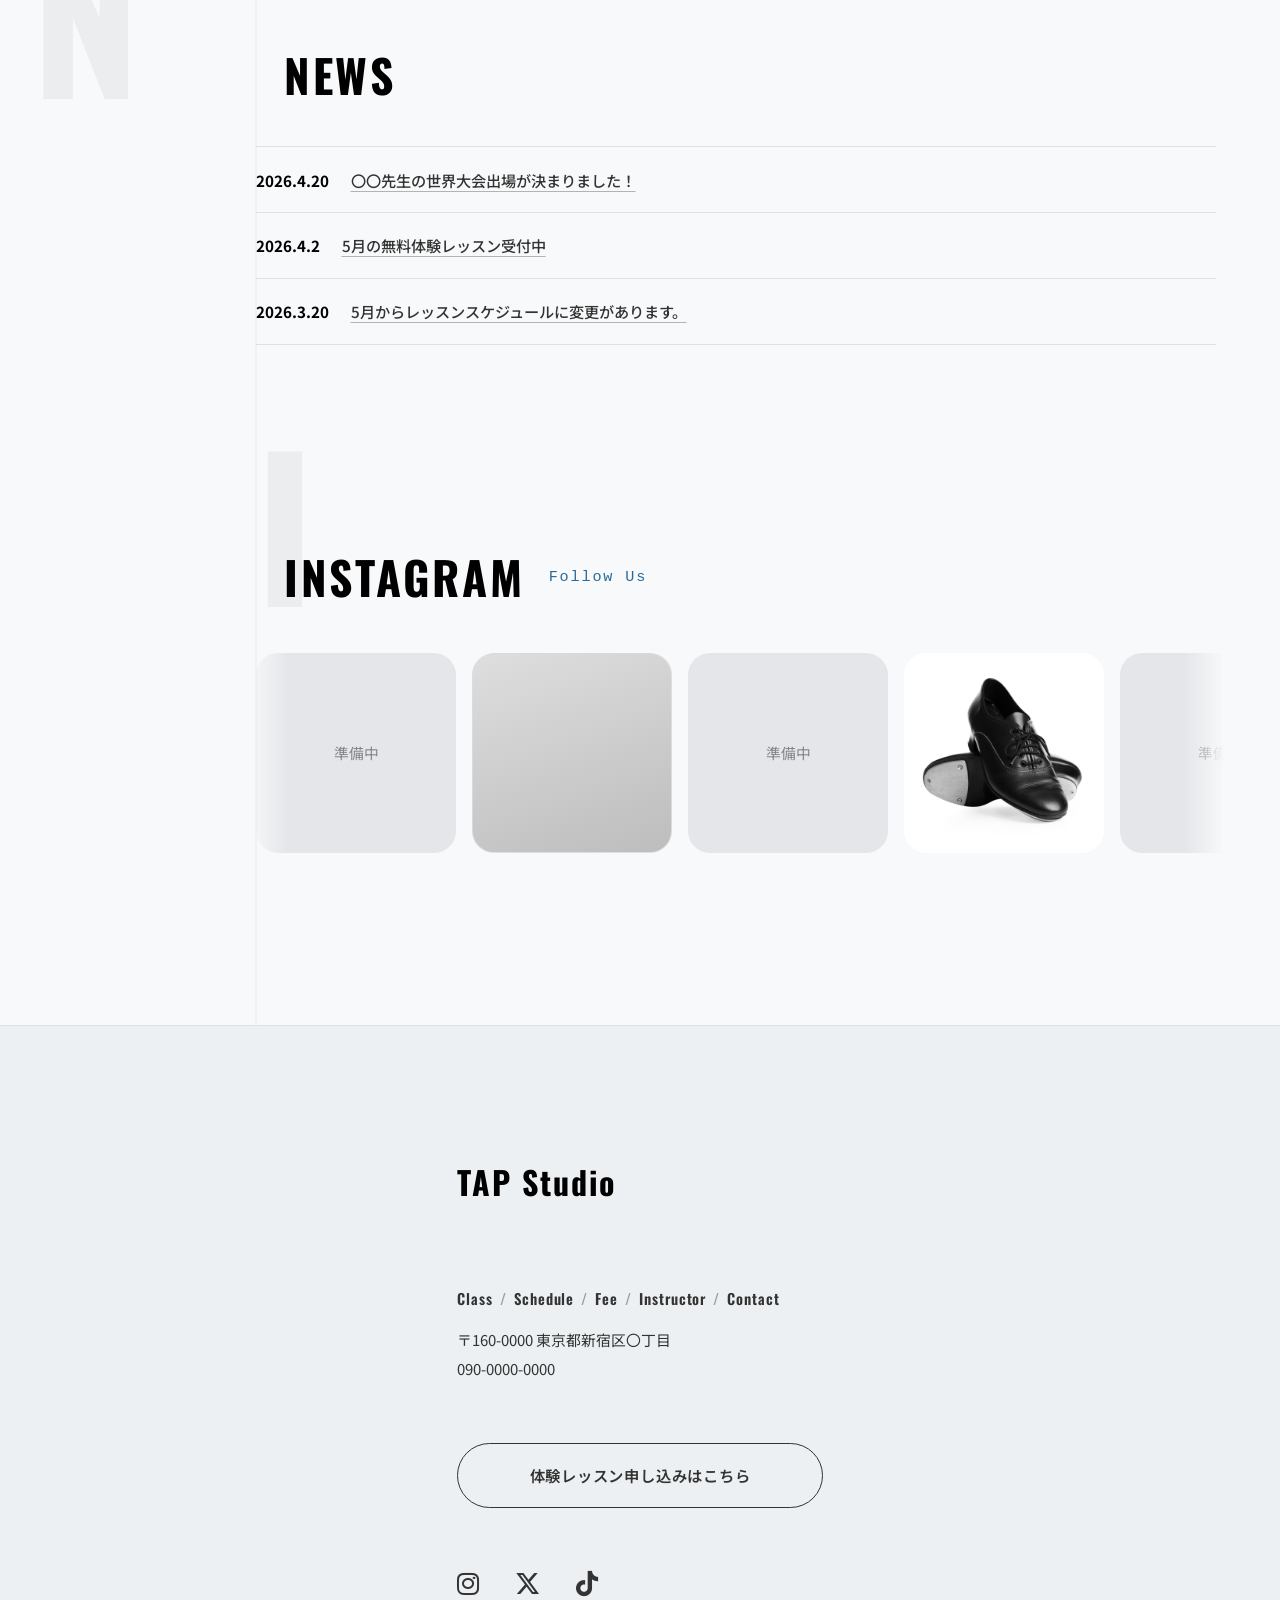
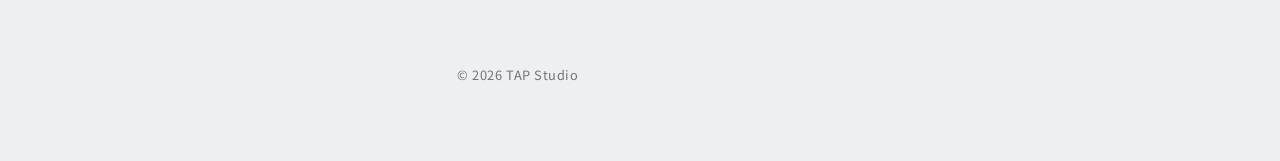
==== commit e33104af: "schedule・fee修正" ====
--- a/index.html
+++ b/index.html
@@ -7,7 +7,7 @@
         <meta name="description" content="新宿のタップダンススタジオ TAP Studio。初心者から経験者まで、あなたのビートを響かせます。">
         <link rel="preconnect" href="https://fonts.googleapis.com">
         <link rel="preconnect" href="https://fonts.gstatic.com" crossorigin>
-        <link href="https://fonts.googleapis.com/css2?family=Noto+Sans+JP:wght@400;500;700&family=Oswald:ital,wght@0,500;0,600;0,700;1,500;1,600;1,700&display=swap" rel="stylesheet">
+        <link href="https://fonts.googleapis.com/css2?family=Noto+Sans+JP:wght@400;500;700&family=Oswald:ital,wght@0,300;0,400;0,500;0,600;0,700;1,300;1,400;1,500;1,600;1,700&display=swap" rel="stylesheet">
         <link rel="stylesheet" href="https://cdnjs.cloudflare.com/ajax/libs/font-awesome/6.5.1/css/all.min.css" crossorigin="anonymous" referrerpolicy="no-referrer">
         <link rel="stylesheet" href="css/style.css">
     </head>
--- a/css/style.css
+++ b/css/style.css
@@ -9,7 +9,7 @@
     --footer-text: #333333;
     --line-guide: #e0e0e0;
     /* 薄グレー装飾: #8b9694 を透明度 ～10% */
-    --ghost-muted: rgba(139, 150, 148, 0.1);
+    --ghost-muted: rgba(139, 150, 148, 0.11);
     --ghost-soft: rgba(139, 150, 148, 0.06);
     --instagram-follow: #2a6a9a;
     --footer-cta-border: rgba(171, 213, 189, 0.45);
@@ -889,8 +889,13 @@
 /* ===== Site Header — Solid variant (non-hero pages) ===== */
 
 .site-header--solid {
-    position: relative;
-    background-color: #1f2427;
+    position: sticky;
+    top: 0;
+    z-index: 30;
+    background-color: rgba(10, 10, 10, 0.62);
+    -webkit-backdrop-filter: blur(16px) saturate(160%);
+    backdrop-filter: blur(16px) saturate(160%);
+    border-bottom: 1px solid rgba(255, 255, 255, 0.07);
 }
 
 /* ===== Page Banner (inner pages) ===== */
@@ -952,104 +957,154 @@
 
 /* ===== Class Page ===== */
 
-.site-main--class {
-    position: relative;
-}
-
-.site-main-guide-right {
-    display: none;
-}
-
-@media (min-width: 769px) {
-    .site-main-guide-right {
-        display: block;
-        position: absolute;
-        top: 0;
-        bottom: 0;
-        right: var(--guide-x-vw);
-        width: 1px;
-        background-color: var(--line-guide);
-        z-index: 0;
-        pointer-events: none;
-        transform: scaleX(0.67);
-        transform-origin: right top;
-    }
-}
-
-.class-section {
+.class-intro {
     position: relative;
     padding: clamp(4rem, 9vw, 6.5rem) clamp(1.75rem, 6vw, 4rem);
     overflow: hidden;
 }
 
+.class-intro-ghost {
+    position: absolute;
+    font-family: var(--font-en);
+    font-weight: 700;
+    font-size: clamp(6rem, 14vw, 10rem);
+    color: var(--ghost-muted);
+    top: auto;
+    bottom: clamp(2.5rem, 6vw, 4.5rem);
+    transform: none;
+    left: clamp(0.5rem, 3vw, 1.5rem);
+    pointer-events: none;
+    z-index: 0;
+    line-height: 1;
+}
+
+.class-intro-inner {
+    position: relative;
+    z-index: 1;
+}
+
+.class-page-title {
+    font-family: var(--font-en);
+    font-weight: 700;
+    font-size: clamp(3rem, 7vw, 5.5rem);
+    color: var(--text-heading);
+    letter-spacing: 0.04em;
+    line-height: 1;
+}
+
+.class-section {
+    position: relative;
+    padding: clamp(3rem, 7vw, 5rem) clamp(1.75rem, 6vw, 4rem);
+    overflow: hidden;
+}
+
 .class-ghost {
     position: absolute;
     font-family: var(--font-en);
     font-weight: 700;
-    font-size: clamp(7rem, 20vw, 14rem);
+    font-size: clamp(22rem, 52vw, 42rem);
     line-height: 1;
     color: var(--ghost-muted);
     pointer-events: none;
     z-index: 0;
     top: 50%;
-    transform: translateY(-45%);
+    transform: translateY(-50%);
     white-space: nowrap;
 }
 
 .class-ghost--left {
-    left: clamp(0.5rem, 3vw, 1.5rem);
+    left: -1rem;
 }
 
 .class-ghost--right {
-    right: clamp(0.5rem, 3vw, 1.5rem);
+    right: -1rem;
     left: auto;
 }
 
-@media (min-width: 769px) {
-    .class-ghost--left {
-        left: var(--guide-x-vw);
-    }
-
-    .class-ghost--right {
-        right: var(--guide-x-vw);
-        left: auto;
-    }
-}
-
-.class-content {
+.class-inner {
     position: relative;
     z-index: 1;
-    display: flex;
-    align-items: center;
-    gap: clamp(2rem, 5vw, 4rem);
-}
-
-.class-content--lr {
-    flex-direction: row;
-}
-
-.class-content--rl {
-    flex-direction: row-reverse;
-}
-
-@media (min-width: 769px) {
-    .class-content--lr {
-        margin-left: calc(var(--guide-x-vw) - clamp(1.75rem, 6vw, 4rem) + var(--guide-gap));
-    }
-
-    .class-content--rl {
-        margin-right: calc(var(--guide-x-vw) - clamp(1.75rem, 6vw, 4rem) + var(--guide-gap));
-    }
-}
-
-.class-body {
-    flex: 1;
-    min-width: 0;
+    max-width: 600px;
+}
+
+.class-section--rl .class-inner {
+    margin-left: auto;
+}
+
+.class-name-en {
+    font-family: var(--font-en);
+    font-weight: 700;
+    font-style: italic;
+    font-size: clamp(2.2rem, 4.5vw, 3.5rem);
+    color: var(--text-heading);
+    letter-spacing: 0.08em;
+    text-transform: uppercase;
+    line-height: 1;
+    margin-bottom: 0.1rem;
+}
+
+.class-name-ja {
+    font-family: var(--font-jp);
+    font-weight: 700;
+    font-size: clamp(1.5rem, 3vw, 2.2rem);
+    color: var(--text-heading);
+    letter-spacing: 0.04em;
+    margin-bottom: 0.35rem;
+    line-height: 1.3;
+}
+
+.class-target {
+    display: inline-block;
+    font-family: var(--font-jp);
+    font-size: 1rem;
+    color: rgba(51, 51, 51, 0.6);
+    letter-spacing: 0.06em;
+    margin-bottom: 0.45rem;
+    padding-left: 0.75rem;
+    border-left: 2px solid var(--line-guide);
+}
+
+.class-section--rl .class-target {
+    border-left: 2px solid var(--line-guide);
+    padding-left: 0.75rem;
+    display: inline-block;
+}
+
+.class-desc {
+    font-family: var(--font-jp);
+    font-size: clamp(1.05rem, 2.2vw, 1.35rem);
+    color: var(--text-body);
+    line-height: 1.85;
+}
+
+.class-desc strong {
+    display: block;
+    font-weight: 700;
+    font-size: clamp(1.2rem, 2.5vw, 1.75rem);
+    color: var(--text-heading);
+    margin-bottom: 0.1rem;
+}
+
+.class-extra-line {
+    font-family: var(--font-jp);
+    font-size: clamp(1.05rem, 2.3vw, 1.35rem);
+    color: var(--text-body);
+    line-height: 1.9;
+    margin-top: clamp(0.4rem, 0.8vw, 0.65rem);
+}
+
+.class-extra-line strong {
+    font-weight: 700;
+    color: var(--text-heading);
 }
 
 .class-img-wrap {
-    flex: 0 0 clamp(180px, 36vw, 420px);
-    max-width: clamp(180px, 36vw, 420px);
+    margin-top: clamp(0.85rem, 2vw, 1.35rem);
+    max-width: 340px;
+}
+
+.class-section--rl .class-img-wrap {
+    margin-left: 0;
 }
 
 .class-img-wrap img {
@@ -1060,90 +1115,56 @@
     object-fit: cover;
 }
 
-.class-name-en {
-    font-family: var(--font-en);
-    font-weight: 700;
-    font-style: italic;
-    font-size: clamp(2rem, 4.5vw, 3rem);
-    color: var(--text-heading);
-    letter-spacing: 0.08em;
-    text-transform: uppercase;
-    line-height: 1;
-    margin-bottom: 0.3rem;
-}
-
-.class-name-ja {
-    font-family: var(--font-jp);
-    font-weight: 700;
-    font-size: clamp(1.2rem, 2.3vw, 1.55rem);
-    color: var(--text-heading);
-    letter-spacing: 0.04em;
-    margin-bottom: 0.75rem;
-    line-height: 1.4;
-}
-
-.class-target {
-    display: inline-block;
-    font-family: var(--font-jp);
-    font-size: 0.88rem;
-    color: rgba(51, 51, 51, 0.6);
-    letter-spacing: 0.06em;
-    margin-bottom: 1.25rem;
-    padding-left: 0.75rem;
-    border-left: 2px solid var(--line-guide);
-}
-
-.class-desc {
-    font-family: var(--font-jp);
-    font-size: clamp(0.9rem, 1.75vw, 1rem);
-    color: var(--text-body);
-    line-height: 2;
-}
-
-.class-desc strong {
-    font-weight: 700;
-    color: var(--text-heading);
-}
-
-.class-section--rl .class-body {
-    text-align: right;
-}
-
-.class-section--rl .class-target {
-    border-left: none;
-    border-right: 2px solid var(--line-guide);
-    padding-left: 0;
-    padding-right: 0.75rem;
-    margin-left: auto;
-    display: block;
-    text-align: right;
-}
-
-@media (max-width: 768px) {
-    .class-content--lr,
-    .class-content--rl {
-        flex-direction: column;
-    }
-
-    .class-img-wrap {
-        flex: none;
-        width: 100%;
-        max-width: 440px;
-        margin: 0 auto;
-    }
-
-    .class-section--rl .class-body {
-        text-align: left;
-    }
-
-    .class-section--rl .class-target {
-        border-left: 2px solid var(--line-guide);
-        border-right: none;
-        padding-left: 0.75rem;
-        padding-right: 0;
-        margin-left: 0;
-        display: inline-block;
-        text-align: left;
+.site-main .class-section:last-child {
+    padding-bottom: clamp(6rem, 12vw, 9rem);
+}
+
+.class-guide-right {
+    display: none;
+}
+
+@media (min-width: 769px) {
+    .class-guide-right {
+        display: block;
+        position: absolute;
+        top: 0;
+        bottom: 0;
+        width: 1px;
+        background-color: var(--line-guide);
+        z-index: 4;
+        right: var(--guide-x-vw);
+        transform: translateX(50%) scaleX(0.67);
+        transform-origin: center top;
+    }
+
+    .class-intro-ghost {
+        left: var(--guide-x-vw);
+    }
+
+    .class-intro-inner {
+        margin-left: calc(var(--guide-x-vw) + var(--guide-gap) - clamp(1.75rem, 6vw, 4rem));
+    }
+
+    .class-ghost--left {
+        left: var(--guide-x-vw);
+        transform: translateX(-50%) translateY(-50%);
+    }
+
+    .class-ghost--right {
+        right: var(--guide-x-vw);
+        left: auto;
+        transform: translateX(50%) translateY(-50%);
+    }
+
+    .class-section--lr .class-inner {
+        max-width: clamp(420px, 62vw, 840px);
+        margin-left: calc(var(--guide-x-vw) - clamp(1.75rem, 6vw, 4rem));
+    }
+
+    .class-section--rl .class-inner {
+        max-width: clamp(420px, 62vw, 840px);
+        margin-right: calc(var(--guide-x-vw) - clamp(1.75rem, 6vw, 4rem));
+        margin-left: auto;
     }
 }
 
@@ -1151,7 +1172,7 @@
 
 .schedule-intro {
     position: relative;
-    padding: clamp(2.5rem, 6vw, 4.5rem) clamp(1.75rem, 6vw, 4rem);
+    padding: clamp(4.5rem, 10vw, 7rem) clamp(1.75rem, 6vw, 4rem) clamp(2.5rem, 6vw, 4.5rem);
     overflow: hidden;
 }
 
@@ -1164,8 +1185,9 @@
     color: var(--ghost-muted);
     pointer-events: none;
     z-index: 0;
-    top: 50%;
-    transform: translateY(-50%);
+    top: auto;
+    bottom: clamp(2.5rem, 6vw, 4.5rem);
+    transform: none;
     left: clamp(0.5rem, 3vw, 1.5rem);
 }
 
@@ -1184,7 +1206,7 @@
     }
 
     .schedule-intro-inner {
-        margin-left: calc(var(--guide-x-vw) + var(--guide-gap) - clamp(1.75rem, 6vw, 4rem));
+        margin-left: calc(var(--guide-x-vw) + var(--guide-gap) - clamp(1.75rem, 6vw, 4rem) + 2rem);
     }
 }
 
@@ -1211,7 +1233,7 @@
 
 /* Schedule grid */
 .schedule-section {
-    padding: clamp(1rem, 3vw, 2rem) clamp(1.75rem, 6vw, 4rem) clamp(6rem, 14vw, 10rem);
+    padding: clamp(4rem, 8vw, 6rem) clamp(1.75rem, 6vw, 4rem) clamp(9rem, 20vw, 15rem);
 }
 
 .schedule-table-wrap {
@@ -1221,9 +1243,10 @@
 
 .schedule-table {
     display: grid;
-    grid-template-columns: clamp(3rem, 6.5vw, 5rem) repeat(6, 1fr);
-    min-width: 520px;
-    width: 100%;
+    grid-template-columns: clamp(3rem, 6.5vw, 5rem) repeat(6, clamp(90px, 10vw, 120px));
+    width: fit-content;
+    margin: 0 auto;
+    font-family: var(--font-en);
 }
 
 /* Corner cell */
@@ -1234,10 +1257,10 @@
 /* Day headers */
 .sg-day-head {
     font-family: var(--font-en);
-    font-weight: 700;
+    font-weight: 400;
     font-size: clamp(1.3rem, 2.6vw, 1.9rem);
-    color: var(--text-heading);
-    letter-spacing: 0.04em;
+    color: #333333;
+    letter-spacing: 0.07em;
     text-align: center;
     padding-bottom: clamp(0.75rem, 2vw, 1.25rem);
 }
@@ -1252,13 +1275,13 @@
     position: absolute;
     font-family: var(--font-en);
     font-weight: 700;
-    font-size: clamp(1.85rem, 3.5vw, 2.75rem);
+    font-size: clamp(3.1rem, 6vw, 4.8rem);
     color: var(--ghost-muted);
     letter-spacing: 0.02em;
     white-space: nowrap;
     left: 0;
-    top: 50%;
-    transform: translateY(-50%);
+    top: 0;
+    transform: translateX(-25%) translateY(-18%);
     pointer-events: none;
     z-index: 0;
 }
@@ -1267,7 +1290,7 @@
 .sg-cell {
     position: relative;
     z-index: 1;
-    padding: clamp(1.1rem, 2.8vw, 1.9rem) clamp(0.2rem, 0.8vw, 0.4rem);
+    padding: clamp(1.8rem, 4.5vw, 3.2rem) clamp(0.2rem, 0.8vw, 0.4rem);
     text-align: center;
     display: flex;
     flex-direction: column;
@@ -1279,21 +1302,21 @@
 .sg-cell b {
     display: block;
     font-family: var(--font-en);
-    font-weight: 700;
-    font-size: clamp(0.8rem, 1.55vw, 0.98rem);
-    color: var(--text-heading);
-    letter-spacing: 0.04em;
+    font-weight: 400;
+    font-size: clamp(1rem, 2vw, 1.25rem);
+    color: #333333;
+    letter-spacing: 0.07em;
     line-height: 1.2;
 }
 
 .sg-cell em {
     display: block;
-    font-family: var(--font-jp);
+    font-family: var(--font-en);
     font-style: normal;
-    font-weight: 400;
-    font-size: clamp(0.68rem, 1.25vw, 0.8rem);
-    color: var(--text-body);
-    letter-spacing: 0.02em;
+    font-weight: 300;
+    font-size: clamp(0.76rem, 1.52vw, 0.95rem);
+    color: #333333;
+    letter-spacing: 0.14em;
 }
 
 .sg-cell--empty {
@@ -1318,8 +1341,9 @@
     color: var(--ghost-muted);
     pointer-events: none;
     z-index: 0;
-    top: 50%;
-    transform: translateY(-50%);
+    top: auto;
+    bottom: clamp(2.5rem, 6vw, 4.5rem);
+    transform: none;
     left: clamp(0.5rem, 3vw, 1.5rem);
 }
 
@@ -1334,7 +1358,7 @@
     }
 
     .fee-intro-inner {
-        margin-left: calc(var(--guide-x-vw) + var(--guide-gap) - clamp(1.75rem, 6vw, 4rem));
+        margin-left: calc(var(--guide-x-vw) + var(--guide-gap) - clamp(1.75rem, 6vw, 4rem) + 2rem);
     }
 }
 
@@ -1350,7 +1374,7 @@
 /* CAMPAIGN section */
 .fee-campaign {
     position: relative;
-    padding: clamp(2rem, 5vw, 3.5rem) clamp(1.75rem, 6vw, 4rem);
+    padding: clamp(3rem, 7vw, 5rem) clamp(1.75rem, 6vw, 4rem);
     overflow: hidden;
 }
 
@@ -1358,7 +1382,7 @@
     position: absolute;
     font-family: var(--font-en);
     font-weight: 700;
-    font-size: clamp(8rem, 20vw, 14rem);
+    font-size: clamp(16rem, 35vw, 26rem);
     line-height: 1;
     color: var(--ghost-muted);
     pointer-events: none;
@@ -1375,7 +1399,7 @@
 
 @media (min-width: 769px) {
     .fee-campaign-ghost {
-        left: var(--guide-x-vw);
+        left: calc(var(--guide-x-vw) - 6rem);
     }
 
     .fee-campaign-inner {
@@ -1385,24 +1409,24 @@
 
 .fee-campaign-header {
     display: flex;
-    align-items: baseline;
+    align-items: center;
     flex-wrap: wrap;
-    gap: 0.4rem 1.25rem;
+    gap: 0.4rem 1.5rem;
     margin-bottom: clamp(1rem, 2.5vw, 1.5rem);
 }
 
 .fee-campaign-title {
     font-family: var(--font-en);
     font-weight: 700;
-    font-size: clamp(1.5rem, 3.2vw, 2.1rem);
-    color: var(--text-heading);
-    letter-spacing: 0.06em;
+    font-size: clamp(3.5rem, 7.5vw, 5.5rem);
+    color: var(--text-body);
+    letter-spacing: 0.04em;
 }
 
 .fee-campaign-note {
     font-family: var(--font-jp);
     font-weight: 700;
-    font-size: clamp(0.85rem, 1.65vw, 0.96rem);
+    font-size: clamp(1.2rem, 2.4vw, 1.5rem);
     color: var(--text-body);
 }
 
@@ -1422,7 +1446,7 @@
 .fee-campaign-row dt {
     font-family: var(--font-jp);
     font-weight: 700;
-    font-size: clamp(0.88rem, 1.65vw, 0.96rem);
+    font-size: clamp(1.1rem, 2.1vw, 1.25rem);
     color: var(--text-body);
     white-space: nowrap;
     padding-top: 0.05rem;
@@ -1432,7 +1456,7 @@
 .fee-campaign-row dd {
     font-family: var(--font-jp);
     font-weight: 700;
-    font-size: clamp(0.88rem, 1.65vw, 0.96rem);
+    font-size: clamp(1.1rem, 2.1vw, 1.25rem);
     color: var(--text-body);
     line-height: 1.85;
 }
@@ -1448,12 +1472,12 @@
 
 /* Fee pricing items */
 .fee-pricing {
-    padding: 0 clamp(1.75rem, 6vw, 4rem) clamp(7rem, 16vw, 11rem);
+    padding: clamp(3rem, 7vw, 5rem) clamp(1.75rem, 6vw, 4rem) clamp(7rem, 16vw, 11rem);
 }
 
 .fee-item {
     position: relative;
-    padding: clamp(2rem, 5vw, 3.5rem) 0;
+    padding: clamp(2.5rem, 6vw, 4.5rem) 0;
     overflow: hidden;
 }
 
@@ -1479,7 +1503,7 @@
     position: absolute;
     font-family: var(--font-en);
     font-weight: 700;
-    font-size: clamp(5rem, 13vw, 9.5rem);
+    font-size: clamp(7rem, 16vw, 13rem);
     line-height: 1;
     color: var(--ghost-muted);
     pointer-events: none;
@@ -1490,18 +1514,27 @@
 }
 
 @media (min-width: 769px) {
-    /* text-only items: ghost fills the space left of the guide */
+    /* text-only items: ghost straddles left guide */
     .fee-item--text .fee-item-num {
-        width: calc(var(--guide-x-vw) - clamp(1.75rem, 6vw, 4rem));
-        text-align: right;
-        padding-right: clamp(4px, 0.6vw, 8px);
-        box-sizing: border-box;
-    }
-
-    /* image items: ghost is smaller, behind the text block */
+        left: calc(var(--guide-x-vw) - clamp(1.75rem, 6vw, 4rem) - 4rem);
+        width: auto;
+        text-align: left;
+        padding-right: 0;
+        box-sizing: content-box;
+    }
+
+    /* image items: ghost straddles left guide, same large size */
     .fee-item--img-right .fee-item-num {
-        font-size: clamp(3rem, 7vw, 5.5rem);
-        left: 0;
+        font-size: clamp(7rem, 16vw, 13rem);
+        left: calc(var(--guide-x-vw) - clamp(1.75rem, 6vw, 4rem) - 4rem);
+    }
+
+    .fee-item--img-right {
+        padding-left: calc(var(--guide-x-vw) - clamp(1.75rem, 6vw, 4rem) + var(--guide-gap));
+    }
+
+    .fee-item--img-right .fee-item-body {
+        max-width: clamp(16rem, 34vw, 28rem);
     }
 }
 
@@ -1513,7 +1546,7 @@
 
 @media (min-width: 769px) {
     .fee-item--text .fee-item-body {
-        margin-left: calc(var(--guide-x-vw) - clamp(1.75rem, 6vw, 4rem) + var(--guide-gap));
+        margin-left: calc(var(--guide-x-vw) - clamp(1.75rem, 6vw, 4rem) + clamp(5rem, 11vw, 9rem));
     }
 }
 
@@ -1531,7 +1564,8 @@
 }
 
 .fee-item-img {
-    flex: 0 0 clamp(110px, 20vw, 200px);
+    flex: 0 0 clamp(150px, 25vw, 250px);
+    width: clamp(150px, 25vw, 250px);
     position: relative;
     z-index: 1;
 }
@@ -1547,19 +1581,20 @@
 /* Shared body styles */
 .fee-item-title {
     font-family: var(--font-en);
-    font-weight: 700;
-    font-size: clamp(1.2rem, 2.6vw, 1.75rem);
-    color: var(--text-heading);
-    letter-spacing: 0.05em;
+    font-weight: 400;
+    font-size: clamp(1.5rem, 3vw, 2.2rem);
+    color: var(--text-heading);
+    letter-spacing: 0.12em;
     text-transform: uppercase;
     margin-bottom: 0.4rem;
     line-height: 1.2;
 }
 
 .fee-item-price {
-    font-family: var(--font-jp);
-    font-weight: 700;
-    font-size: clamp(0.92rem, 1.8vw, 1.05rem);
+    font-family: var(--font-en);
+    font-weight: 400;
+    font-size: clamp(1.5rem, 3.2vw, 2.2rem);
+    letter-spacing: 0.08em;
     color: var(--text-body);
     margin-bottom: 0.55rem;
 }
@@ -1578,9 +1613,10 @@
 }
 
 .fee-tier-price {
-    font-family: var(--font-jp);
-    font-weight: 700;
-    font-size: clamp(0.9rem, 1.75vw, 1.02rem);
+    font-family: var(--font-en);
+    font-weight: 400;
+    font-size: clamp(1.3rem, 2.8vw, 2rem);
+    letter-spacing: 0.08em;
     color: var(--text-body);
 }
 
@@ -1592,7 +1628,7 @@
 
 .fee-item-desc {
     font-family: var(--font-jp);
-    font-size: clamp(0.88rem, 1.7vw, 0.98rem);
+    font-size: clamp(1rem, 2vw, 1.15rem);
     color: var(--text-body);
     line-height: 1.9;
 }
@@ -1642,7 +1678,7 @@
 
     .fee-item-img {
         flex: none;
-        width: clamp(110px, 32vw, 160px);
+        width: clamp(140px, 38vw, 200px);
     }
 }
 
@@ -1650,6 +1686,7 @@
 
 .site-footer {
     position: relative;
+    z-index: 5;
     background-color: var(--footer-bg);
     color: var(--footer-text);
     border-top: 1px solid var(--line-guide);
@@ -1791,15 +1828,15 @@
 @media (min-width: 769px) {
     .footer-inner {
         align-items: flex-start;
+        width: fit-content;
     }
 
     .footer-logo {
-        width: 100%;
-        margin-bottom: clamp(1.85rem, 3.5vw, 2.65rem);
+        margin-bottom: clamp(3.25rem, 6.5vw, 4.75rem);
     }
 
     .footer-aligned {
-        margin-left: min(calc(var(--guide-x-pct) + var(--guide-gap)), 17.25rem);
+        margin-left: 0;
         text-align: left;
         display: flex;
         flex-direction: column;
@@ -1812,6 +1849,13 @@
 
     .footer-social {
         justify-content: flex-start;
+        margin-left: -0.375rem;
+    }
+
+    .footer-social-link {
+        width: auto;
+        height: auto;
+        padding: 0.375rem;
     }
 }
 
